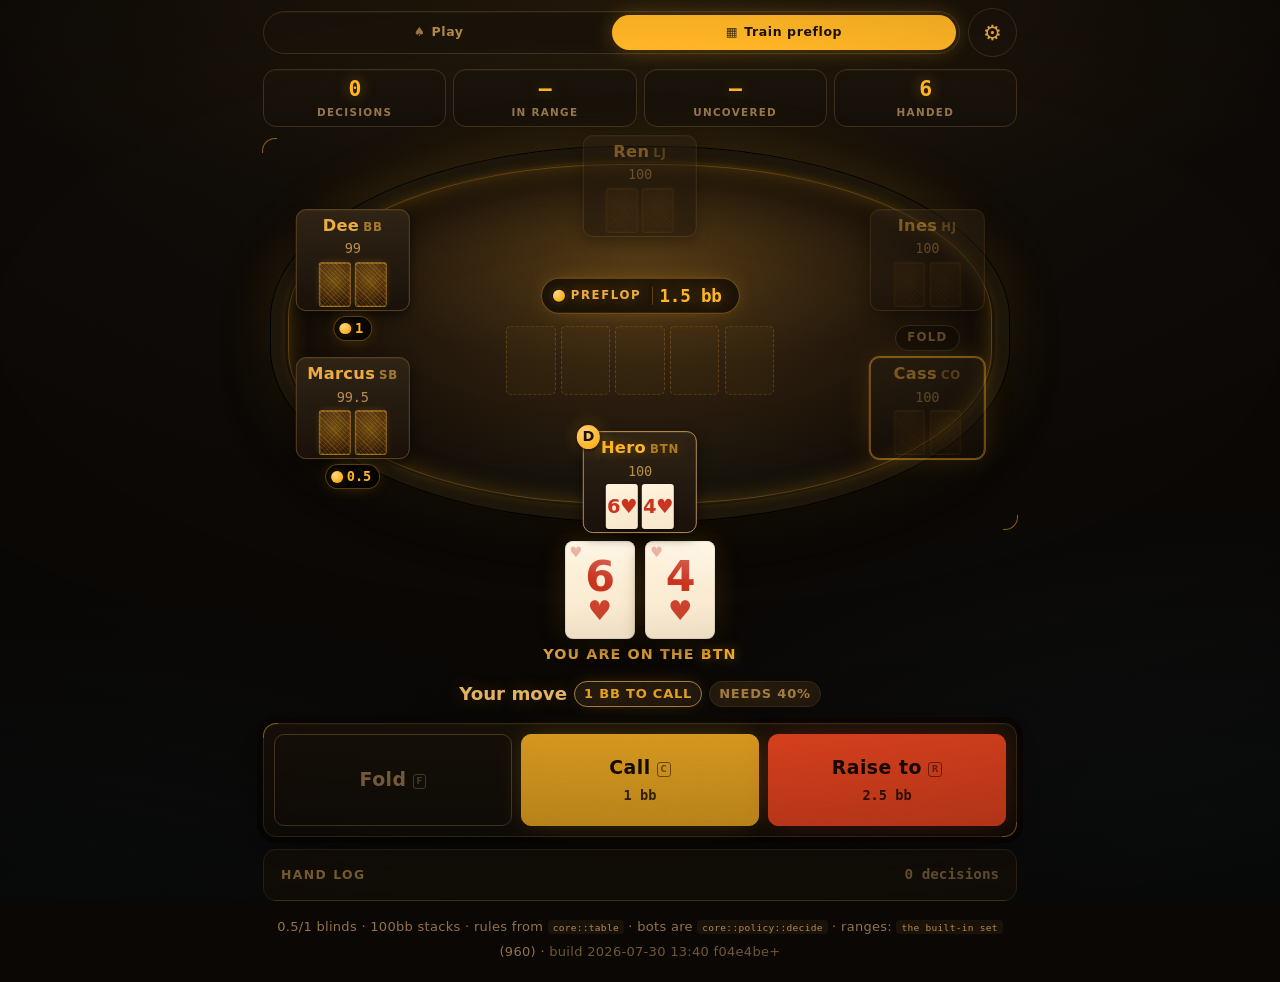
==== play.html @ 9b0150e5 "Ship the rebuilt default charts and the depth-aware engine charts.json is the regenerated set: 960 c" ====
<!DOCTYPE html>
<html lang="en">
<meta charset="utf-8">
<meta name="viewport" content="width=device-width,initial-scale=1,viewport-fit=cover">
<meta name="theme-color" content="#0a0705">
<meta name="apple-mobile-web-app-capable" content="yes">
<meta name="apple-mobile-web-app-status-bar-style" content="black-translucent">
<meta name="apple-mobile-web-app-title" content="Play">
<meta name="description" content="Play poker against the trainer's bot. Free, offline, in your browser.">
<title>Play — Poker Trainer</title>
<!-- Icons. Same artwork as the trainer, so the two are one app on a home
     screen. Referenced rather than inlined: the trainer is a single file and
     has to carry its icon as a data URI, but this page already needs the
     .wasm and charts.json beside it, so a third sibling costs nothing and
     saves ~22 KB of base64 that gzip cannot compress. The service worker
     caches it, so it is there offline. -->
<link rel="icon" href="icon.png">
<link rel="apple-touch-icon" href="icon.png">
<link rel="manifest" href="manifest.webmanifest">
<!-- `apple-mobile-web-app-capable` above is the deprecated spelling and is
     kept for older iOS; this is the standard one. -->
<meta name="mobile-web-app-capable" content="yes">
<!-- A shared link is how most people will first see this. Without these it
     unfurls as a bare URL. -->
<meta property="og:type" content="website">
<meta property="og:title" content="Poker Trainer — play and drill preflop">
<meta property="og:description" content="Play poker against a bot that explains itself, and drill your preflop ranges. Free, offline, no account.">
<meta name="twitter:card" content="summary">
<!--
  A playable 2-6 seat table: you at the bottom, bots around the oval, refereed by
  the compiled `core::table` rules engine and played by `core::policy::decide`.

  ## The table layout is the trainer's, on purpose

  `template.html` already solved multiway rendering: an oval felt inside a rail,
  seats placed round an ellipse by `seatXY(k, n)` with **hero rotated to bottom
  centre**, a dealer button, per-seat pods showing position/stack/cards, bet chips
  outside the pod, and action tags. That is also the layout every real poker
  client converges on (hero bottom centre, actor highlighted, bets between seat
  and pot).

  The first version of this page ignored all of it and drew a vertical list of
  seat cards, which is why it was hard to read. This one reuses the trainer's
  geometry and pod structure so the two pages feel like one app.

  ## No poker rule is implemented in this file

  Every question of what is legal, what the minimum raise is, who owes what, who
  won and how side pots split is answered by the engine across the wasm boundary.
  This file renders the snapshot, draws one button per entry in the engine's own
  `legal` array, clamps the slider to the engine's own [min_raise_to,
  max_raise_to], and posts the choice back to be accepted or refused.

  Two models of the same quantity disagree; one of this project's worst bugs was
  two disagreeing min-raise rules. A JS rules engine would be a third model,
  validated by nothing. So when this page needs a rule, it asks.

  The one place that comes close is the action **replay** (`revealTo`), which
  redraws the pot and the chips in front of each seat as the opponents act. It
  does not accumulate anything: every number it draws is a field the engine put
  on the event itself (`pot` before the action, `in` for that seat's street
  total), and the frame after the last event is the authoritative snapshot. So a
  drift would last one animation frame and then correct itself in view.

  ## Degrading when a field is missing

  Optional snapshot fields (`hero_hand`, `hands`) are read with a guard rather
  than assumed. The `.wasm` and this page are separate files served from the
  same directory and a browser can hold a cached copy of one and a fresh copy
  of the other, so "the engine is older than the page" is a state that happens
  to real users. It must degrade to less information, never to a broken page.
-->
<style>
/* ==================================================================== *
 * Design tokens. The whole theme lives here — nothing below names a
 * colour, so a retheme is a token swap.
 *
 * ## The look: an amber instrument at night, with the lights low
 *
 * Four rules, and everything else falls out of them.
 *
 * 1. **One illuminant.** A single amber lamp and a single red-orange
 *    needle. Amber near 590 nm is the least disruptive light to a
 *    dark-adapted eye — it is why night instrument panels have been this
 *    colour since the 1970s, and it is why it is the right palette for
 *    playing in a dark room.
 *
 * 2. **Warm key, cool fill.** The light is amber; the shadow it does not
 *    reach carries a trace of deep teal (`--cool`). That complementary
 *    pair is where the cyberpunk lives, and it is held under about 6%
 *    opacity so it reads as *depth* rather than as a second colour. Two
 *    saturated hues fighting each other is the look being avoided.
 *
 * 3. **Meaning is intensity, not hue.** Fold is unlit, call is lit, raise
 *    is the needle. A panel tells you things by how brightly a thing is
 *    lit, and that survives being read at a glance on a phone in a way
 *    that "green means call" does not.
 *
 * 4. **Retro vibe, modern build.** No scanlines, no dot matrix, no pixel
 *    type. The reference is a high-resolution screen *evoking* an old
 *    instrument, not a scan of one: real type, real spacing, soft bloom,
 *    fine grain. Every piece of text is legible first and atmospheric
 *    second.
 * ==================================================================== */
:root{
  /* ground — warm near-black, never pure #000 */
  --bg:#0a0705;
  --bg2:#130e08;
  --panel:#191209;
  --panel2:#231a0f;
  --line:#3d2e1b;
  --line2:#584223;

  /* the illuminant, hot to cold */
  --amber:#ffb224;        /* the lamp: primary actions, key numbers */
  --amber-hi:#ffe0b0;     /* filament: headline text */
  --amber-mid:#eda93f;    /* lit, secondary */
  --amber-dim:#b48949;    /* backlit label */
  --amber-faint:#927348;  /* barely lit: hints, disabled */
  --amber-ink:#1a1003;    /* text ON amber */
  --glow:rgba(255,178,36,.4);
  --glow-soft:rgba(255,178,36,.14);

  /* the needle */
  /* The unlit end of the action ramp. It was only ever written as a literal
     fallback inside `var(--fold-bar,#4a3922)`, so the fold bar stayed this
     dark brown in the light theme too — a token that is never defined is not
     a token. Defined here and overridden below, it is now the third member of
     the ramp alongside `--needle` (raise) and `--amber` (call), and the grade
     bars and the range grid both draw from it. */
  --fold-bar:#4a3922;
  /* The needle is red-orange, and it had drifted toward plain orange: at hue
     16 deg it sat only ~23 deg from the amber lamp at 39 deg, which is not much
     separation for the two colours that have to mean "raise" and "call" side
     by side in a range grid. Pulled to ~11 deg — clearly red-orange, still not
     red, and still bright enough to carry dark ink (5.7:1 against
     `--needle-ink`). */
  --needle:#ff4a22;
  --needle-ink:#1c0900;
  --needle-glow:rgba(255,74,34,.45);

  /* the cool fill — shadows and edges only, never text */
  --cool:rgba(64,180,200,.055);

  /* semantic */
  --txt:var(--amber-hi);
  --dim:var(--amber-dim);
  --faint:var(--amber-faint);

  /* felt: a table lit from above by one warm lamp */
  --felt1:#3d2a13; --felt2:#1e1409; --felt3:#0c0805;
  --rail:#1c1509;

  /* ---- playing card stock ----
     ## Why the "white" of a card is not #ffffff
     The eye adapts its white point to whatever is lighting a scene. In a room
     lit only by this interface that white point sits on the amber, and a truly
     neutral patch dropped into it reads *cyan* — cooler than everything the eye
     has adapted to. So the stock is white shifted toward the illuminant: about
     16% of the amber mixed in for the lit face, ~26% for the shaded half.
     Enough to belong to the scene, not enough to read as cream. */
  --card:#fff3dc;         /* lit face  — white + 16% amber */
  --card2:#f7e6c9;        /* shaded    — white + 26% amber */
  --card-back:#f0dcb8;    /* face down — a white card back, not a dark hole */
  --card-back2:#d6bd92;
  --card-blk:#221b12;     /* spades   L≈0.01 */
  --card-red:#c8321e;     /* hearts   L≈0.18 */
  --card-blue:#6450bd;    /* diamonds L≈0.12 — blue-violet, not blue */
  --card-green:#0f6640;   /* clubs    L≈0.10 — deliberately below hearts */

  --safeT:env(safe-area-inset-top); --safeB:env(safe-area-inset-bottom);
  --r:13px;               /* corner radius, one value */
  --hud:rgba(255,178,36,.55);
  --mono:ui-monospace,"SF Mono",SFMono-Regular,Menlo,"Roboto Mono","DejaVu Sans Mono",monospace;
}
/* A daylight variant of the same instrument: burnt amber ink on warm
   parchment. Same tokens, so nothing below this block changes. */
:root[data-theme="light"]{
  --bg:#f4ecdd; --bg2:#ebe0ca; --panel:#fffbf2; --panel2:#f6ebd4;
  --line:#d9c8a6; --line2:#bfa87e;
  --amber:#95500a; --amber-hi:#2f1d08; --amber-mid:#7d450a;
  --amber-dim:#6a5024; --amber-faint:#8f7a58; --amber-ink:#fffbf2;
  --glow:rgba(149,80,10,.2); --glow-soft:rgba(149,80,10,.08);
  --needle:#b62408; --needle-ink:#fffbf2; --needle-glow:rgba(182,36,8,.22);
  --fold-bar:#ddcaa6;     /* unlit, but on paper: the light theme's "off" */
  --cool:rgba(40,90,110,.05);
  --felt1:#cdae7d; --felt2:#b0916a; --felt3:#8a7050;
  --rail:#6a5539;
  --card:#fffdf7; --card2:#f3ecdd; --card-back:#efe6d6; --card-back2:#dccfb8;
  --card-blk:#241a0c; --card-red:#bd3208; --card-blue:#4f3da3; --card-green:#0d5c39;
  --hud:rgba(149,80,10,.5);
}

*{box-sizing:border-box;-webkit-tap-highlight-color:transparent}
/* `overflow-x: clip`, not `hidden`, and this is the difference between the
   page scrolling and not. `hidden` on `body` forces `overflow-y` to compute to
   `auto`, which turns `body` into a scroll container: the document gets a
   second competing scrollport and `position: sticky` on the action pad starts
   resolving against `body` — which never scrolls, because it grows to fit its
   content — so the pad stops sticking and takes the raise slider off the bottom
   of the screen with it. `clip` does the same visual job (seat pods overhang
   the table edge and must not widen the page) without creating a scrollport. */
html,body{margin:0}
body{
  overflow-x:clip;
  /* One lamp above and behind the table, a cool fill at the corners.
     Everything else falls to black, which is what makes it read as "lit"
     rather than merely "brown". */
  background:
    radial-gradient(85% 42% at 50% -2%, rgba(255,178,36,.07), transparent 70%),
    radial-gradient(70% 50% at 6% 100%, var(--cool), transparent 70%),
    radial-gradient(70% 50% at 94% 90%, var(--cool), transparent 70%),
    radial-gradient(130% 95% at 50% 6%, var(--bg2), var(--bg) 56%),
    var(--bg);
  background-attachment:fixed;
  color:var(--txt);
  font:15px/1.5 ui-sans-serif,system-ui,-apple-system,"Segoe UI",Roboto,
       "Helvetica Neue",Arial,sans-serif;
  -webkit-font-smoothing:antialiased;
  text-rendering:optimizeLegibility;
  display:flex;flex-direction:column;align-items:center;
  padding:var(--safeT) 10px var(--safeB);
  min-height:100dvh;
}
/* Fine film grain. High-frequency noise at very low opacity is what keeps
   large dark gradients from banding on an OLED phone, and it is the texture
   that reads as "high resolution" rather than "retro filter". */
body::after{
  content:"";position:fixed;inset:0;pointer-events:none;z-index:200;opacity:.14;
  background-image:url("data:image/svg+xml;utf8,\
<svg xmlns='http://www.w3.org/2000/svg' width='160' height='160'>\
<filter id='n'><feTurbulence type='fractalNoise' baseFrequency='.9' numOctaves='3'/>\
<feColorMatrix type='saturate' values='0'/></filter>\
<rect width='160' height='160' filter='url(%23n)'/></svg>");
  mix-blend-mode:overlay;
}
/* Vignette. Pulls the eye to the table and stops the edges of a phone screen
   glowing at you in a dark room. */
body::before{
  content:"";position:fixed;inset:0;pointer-events:none;z-index:199;
  background:radial-gradient(125% 78% at 50% 36%,transparent 40%,rgba(0,0,0,.55) 100%);
}
:root[data-theme="light"] body::after{opacity:.06;mix-blend-mode:multiply}
:root[data-theme="light"] body::before{
  background:radial-gradient(125% 78% at 50% 36%,transparent 55%,rgba(90,60,20,.09) 100%)}

/* A column that fills the screen, with the felt taking whatever is left over.
   An earlier version gave the table a fixed aspect ratio, which meant the sum
   of every fixed-height row decided whether the page fitted — and on an 800px
   phone it did not: the bet slider fell off the bottom exactly when you were
   deciding how much to raise. */
.app{width:100%;max-width:580px;display:flex;flex-direction:column;gap:9px;
  padding:8px 0 18px;position:relative;z-index:1;
  min-height:calc(100dvh - var(--safeT) - var(--safeB))}

/* Instrument numerals: monospaced and tabular everywhere a number can change,
   so nothing shifts sideways as the chips move. */
.stat b,.stk,.bet,#pot,.srow .amt,summary .m,.lr .la,#btns button .sub,.delta{
  font-family:var(--mono);font-variant-numeric:tabular-nums}

/* HUD corner ticks — two short amber rules at opposite corners of a panel.
   The cyberpunk hint, applied only to the two elements that frame the game so
   it stays an accent rather than a motif. */
.hud{position:relative}
.hud::before,.hud::after{content:"";position:absolute;width:14px;height:14px;
  pointer-events:none;opacity:.9}
.hud::before{top:-1px;left:-1px;border-top:1.5px solid var(--hud);
  border-left:1.5px solid var(--hud);border-top-left-radius:var(--r)}
.hud::after{bottom:-1px;right:-1px;border-bottom:1.5px solid var(--hud);
  border-right:1.5px solid var(--hud);border-bottom-right-radius:var(--r)}

/* ---- top bar: app switcher + settings ---- */
#top{display:flex;align-items:center;gap:8px}
.swap{display:flex;background:var(--panel);border:1px solid var(--line);
  border-radius:999px;padding:3px;gap:2px;flex:1;min-width:0;
  box-shadow:inset 0 1px 0 rgba(255,178,36,.06)}
.swap button{flex:1;text-align:center;border:0;cursor:pointer;background:transparent;
  color:var(--dim);font:inherit;
  font-size:12.5px;font-weight:700;letter-spacing:.6px;padding:8px 6px;
  border-radius:999px;white-space:nowrap;overflow:hidden;text-overflow:ellipsis;
  transition:color .16s,background .16s,box-shadow .16s}
.swap button .g{opacity:.85;margin-right:6px}
.swap button.on{background:var(--amber);color:var(--amber-ink);
  box-shadow:0 0 22px -3px var(--glow)}
.swap button:not(.on):hover{color:var(--amber-hi);background:var(--panel2)}
.iconbtn{background:var(--panel);border:1px solid var(--line);color:var(--amber-mid);
  border-radius:999px;width:38px;height:38px;font-size:16px;cursor:pointer;
  display:flex;align-items:center;justify-content:center;flex:0 0 auto;
  transition:color .15s,border-color .15s,box-shadow .15s}
.iconbtn:hover{color:var(--amber);border-color:var(--amber-dim);
  box-shadow:0 0 18px -4px var(--glow)}

/* ---- session strip ---- */
#strip{display:flex;gap:7px}
.stat{flex:1;background:linear-gradient(var(--panel),var(--bg2));
  border:1px solid var(--line);border-radius:var(--r);
  padding:7px 4px 6px;text-align:center;min-width:0;
  box-shadow:inset 0 1px 0 rgba(255,178,36,.05)}
.stat b{display:block;font-size:16.5px;font-weight:700;line-height:1.15;
  color:var(--amber);text-shadow:0 0 15px var(--glow);letter-spacing:-.5px}
.stat b.neg{color:var(--needle);text-shadow:0 0 15px var(--needle-glow)}
.stat span{font-size:8px;letter-spacing:1.3px;color:var(--faint);text-transform:uppercase;
  display:block;margin-top:3px;font-weight:700}

/* ---- the table ---- */
#tableWrap{position:relative;width:100%;flex:1 1 auto;
  /* The floor depends on how many seats there are, and it has to. Six-handed
     the felt must stack a top seat, its chips, the pot, five board cards, the
     hero seat and *its* chips — about 300px before anything overlaps. Heads-up
     there is no top-and-bottom crowding at all. `--tmin` is set from the seat
     count in `newTable`. The ceiling is generous because on a tall desktop
     window the felt is the part worth the extra pixels. */
  min-height:calc(var(--tmin,300px) * var(--u));
  max-height:min(64vh, calc(590px * var(--u)))}
#table{position:absolute;inset:8px;border-radius:48% / 46%;
  background:
    radial-gradient(ellipse 60% 44% at 50% 28%, rgba(255,178,36,.115), transparent 72%),
    radial-gradient(ellipse 80% 60% at 50% 108%, var(--cool), transparent 65%),
    radial-gradient(ellipse at 50% 36%,var(--felt1),var(--felt2) 55%,var(--felt3) 100%);
  border:calc(11px * var(--u)) solid var(--rail);
  box-shadow:
    0 0 0 1px #000,
    inset 0 0 74px rgba(0,0,0,.82),
    inset 0 2px 0 rgba(255,178,36,.1),
    0 20px 44px rgba(0,0,0,.7),
    0 0 70px -24px var(--glow)}
/* the rim light — the single strongest cue that this is a lit instrument */
#table::after{content:"";position:absolute;inset:3px;border-radius:47%/45%;
  border:1px solid rgba(255,178,36,.32);
  box-shadow:0 0 28px -7px var(--glow) inset, 0 0 16px -6px var(--glow);
  pointer-events:none;transition:border-color .3s,box-shadow .3s}
/* a new street: the rim flares for a beat, then settles */
#table.sweep::after{border-color:rgba(255,178,36,.85);
  box-shadow:0 0 48px -6px var(--glow) inset, 0 0 36px -6px var(--glow);
  transition-duration:.1s}

/* centre: pot + board */
#centre{position:absolute;left:50%;top:51%;transform:translate(-50%,-50%);
  text-align:center;width:78%;z-index:3}
#pot{display:inline-flex;align-items:center;gap:6px;
  background:rgba(0,0,0,.58);border:1px solid rgba(255,178,36,.36);
  border-radius:999px;padding:3px 13px 3px 9px;font-size:13.5px;font-weight:700;
  color:var(--amber);white-space:nowrap;text-shadow:0 0 15px var(--glow);
  box-shadow:0 0 24px -8px var(--glow);letter-spacing:-.2px}
/* The street used to be a large watermark word across the felt. On a phone the
   felt is ~250-300px tall and has to hold a top seat and its chips, the pot,
   five board cards, the hero seat and *its* chips — there is no band left that
   a decorative word can occupy without landing on one of them, and at two seats
   it collided with both the opponent's pod and the pot. So the street is now
   part of the pot readout, where it is always legible and never collides. */
#pot .ps{font-size:9px;font-weight:800;letter-spacing:1.6px;color:var(--amber-mid);
  font-family:ui-sans-serif,system-ui,sans-serif;padding-right:8px;margin-right:1px;
  border-right:1px solid rgba(255,178,36,.28)}
#board{display:flex;gap:4px;justify-content:center;margin-top:9px;min-height:58px;align-items:center}

/* ==================================================================== *
 * Playing cards — shared by poker-trainer.html and play.html.
 *
 * Inlined into both at build time by `build.py`, so there is one card
 * recipe rather than two that drift. It was two: the four-colour deck
 * had to be written twice on the day it was added, which is exactly the
 * duplication this removes.
 *
 * Colour tokens live in each page's own `:root` (they are theme, not
 * card structure) and are named identically in both.
 * ==================================================================== */

/* One recipe, sized by a modifier class.
   **The rank is the biggest thing on the card.** An earlier draft made the
   suit the large centre pip, which looks handsome and inverts what you need:
   at a glance you read "king", and the suit only matters when it might be a
   flush. The corner mark is a small suit glyph, for the character of a real
   card rather than a second thing to read. */
.pc{position:relative;background:linear-gradient(158deg,var(--card),var(--card2));
  box-shadow:0 3px 10px rgba(0,0,0,.72),0 0 22px -6px var(--glow),
             inset 0 0 0 1px rgba(0,0,0,.09);
  display:flex;flex-direction:column;align-items:center;justify-content:center;
  overflow:hidden;line-height:.92}
.pc .ix{position:absolute;top:2px;left:3.5px;line-height:1;opacity:.42}
.pc .r{font-weight:800;letter-spacing:-1px}
.pc .s{opacity:.92}
.pc::after{content:"";position:absolute;inset:0;pointer-events:none;
  background:linear-gradient(200deg,rgba(255,255,255,.4),transparent 44%)}

/* ---- the four-colour deck ----
   Black spades, red hearts, blue diamonds, green clubs: the scheme every
   online room and study tool standardised on, so it is already familiar.
   Each is warm-shifted to sit on this cream rather than glow off it.

   The weakness of four colours is that **red and green is exactly the pair
   ~8% of men cannot separate by hue**. So they are separated by *lightness*
   too — clubs sit well below hearts, spades below both — and the suit glyph
   carries the meaning regardless. Colour here is reinforcement, never the
   only cue. */
.pc.s,.mini.s{color:var(--card-blk)}
.pc.h,.mini.h{color:var(--card-red)}
.pc.d,.mini.d{color:var(--card-blue)}
.pc.c,.mini.c{color:var(--card-green)}

/* ---- the back ----
   A face-down card is a *card*, and on this table it is a lit one: the back is
   the only surface in the deck that belongs to the interface rather than to the
   paper, so it is the one place the amber can come through.
   It used to be pale stock with a brown weave, which read as a blank rather
   than as something switched on.

   Four layers, and each is doing a job at 17px, which is the size that decides
   whether this works at all:

   1. a **fine diagonal circuit hatch** in amber, the etched-trace look, kept
      under 22% so it reads as texture and not as stripes;
   2. a **second hatch at the opposite angle**, much fainter, so the two cross
      into a weave instead of a corduroy — one direction alone looks like a
      barcode when six of these sit side by side;
   3. a **centre bloom**, the lamp behind the card;
   4. a **dark amber ground** so the glow has something to sit in.

   The inset ring is the card's edge catching the light, and the outer glow is
   deliberately tiny — six backs at a six-handed table, each with a big halo,
   turns the felt into a smear. */
.mini.back{
  background:
    repeating-linear-gradient(45deg,
      transparent 0 2px, rgba(255,178,36,.20) 2px 3px),
    repeating-linear-gradient(-45deg,
      transparent 0 4px, rgba(255,178,36,.07) 4px 5px),
    radial-gradient(120% 90% at 50% 40%,
      rgba(255,178,36,.30), rgba(255,97,39,.10) 55%, transparent 72%),
    linear-gradient(155deg,#3a2a12,#241906 60%,#1a1206);
  border:1px solid rgba(255,178,36,.42);
  color:transparent;
  box-shadow:
    inset 0 0 0 1px rgba(255,178,36,.13),
    inset 0 1px 0 rgba(255,214,140,.20),
    0 1px 3px rgba(0,0,0,.6),
    0 0 7px -2px var(--glow);
}
/* On paper the same card is printed, not lit: the amber becomes ink on a warm
   stock rather than a lamp behind it, or the backs turn into six dark holes in
   a light table. */
:root[data-theme="light"] .mini.back{
  background:
    repeating-linear-gradient(45deg,
      transparent 0 2px, rgba(149,80,10,.20) 2px 3px),
    repeating-linear-gradient(-45deg,
      transparent 0 4px, rgba(149,80,10,.09) 4px 5px),
    radial-gradient(120% 90% at 50% 40%,
      rgba(200,120,30,.20), transparent 70%),
    linear-gradient(155deg,#f0e2c6,#e3d0aa);
  border:1px solid rgba(149,80,10,.34);
  box-shadow:
    inset 0 0 0 1px rgba(149,80,10,.10),
    0 1px 3px rgba(0,0,0,.18);
}


/* sizes are this page's; the recipe above is shared with the trainer */
.bcard{width:38px;height:53px;border-radius:5px;
  animation:deal .3s cubic-bezier(.2,.9,.3,1.25)}
.bcard .ix{font-size:8px}
.bcard .r{font-size:23px}
.bcard .s{font-size:15px;margin-top:1px}
.bcard.hole{background:rgba(255,178,36,.028);box-shadow:none;
  border:1px dashed rgba(255,178,36,.22)}
.bcard.hole::after{display:none}
.hcard{width:54px;height:75px;border-radius:8px;
  box-shadow:0 7px 18px rgba(0,0,0,.72),0 0 32px -8px var(--glow),
             inset 0 0 0 1px rgba(0,0,0,.09);
  animation:deal .34s cubic-bezier(.2,.9,.3,1.25)}
.hcard .ix{font-size:11px;top:4px;left:5px}
.hcard .r{font-size:33px}
.hcard .s{font-size:21px;margin-top:2px}

@keyframes deal{from{transform:translateY(-12px) rotateX(48deg) scale(.76);opacity:0}
                to{transform:none;opacity:1}}

/* seats */
.seat{position:absolute;transform:translate(-50%,-50%);width:88px;text-align:center;z-index:6;
  transition:opacity .25s;cursor:pointer}
/* A seat is a control — it opens that position's range — so it has to look
   like one on hover and be reachable and visible from the keyboard. */
@media(hover:hover){ .seat:hover .pod{border-color:var(--amber-dim)} }
.seat:focus{outline:none}
.seat:focus-visible .pod{outline:2px solid var(--amber);outline-offset:2px}
.pod{background:linear-gradient(#2d2214,#181009);border:1px solid var(--line2);
  border-radius:10px;padding:4px 3px 3px;position:relative;
  box-shadow:0 4px 12px rgba(0,0,0,.6),inset 0 1px 0 rgba(255,178,36,.07);
  transition:box-shadow .18s,border-color .18s}
.seat.hero .pod{border-color:var(--amber-dim)}
.seat.acting .pod{border-color:var(--amber);
  box-shadow:0 0 0 1px var(--amber),0 0 28px -3px var(--glow)}
.seat.won .pod{border-color:var(--amber);
  box-shadow:0 0 0 1px var(--amber),0 0 36px -2px var(--glow);
  animation:pulse 1.05s ease-in-out 2}
@keyframes pulse{50%{box-shadow:0 0 0 2px var(--amber),0 0 52px 0 var(--glow)}}
.seat.folded{opacity:.44}
.seat.folded .cards{opacity:.3}
.pos{font-size:12.5px;font-weight:800;letter-spacing:.3px;color:var(--amber-mid);
  white-space:nowrap;overflow:hidden;text-overflow:ellipsis}
/* The position, kept beside the name rather than replacing it: you need to
   know Sally is in the big blind, but you remember her as Sally. */
.pos .pl{font-weight:700;font-size:.72em;letter-spacing:.8px;opacity:.62;
  margin-left:4px}
.seat.hero .pos{color:var(--amber);text-shadow:0 0 14px var(--glow)}
.stk{font-size:10.5px;color:var(--dim);letter-spacing:-.2px}
.stk .ai{color:var(--needle);font-weight:700;letter-spacing:.4px}
/* Bigger than they were. The back is now a designed surface rather than a
   blank, and at 17x24 it was too small to show a weave — the hatch collapsed
   into mush. 21x30 keeps two cards plus the gap at 44px inside an 88px pod,
   so nothing moved sideways, and the scaled block below grows them further
   on a large window where there is room to spare. */
.cards{display:flex;gap:3px;justify-content:center;margin-top:3px;height:30px}
/* The made hand in words, under the cards at a showdown. It is the line that
   turns "they won" into something you can learn from, and the engine has been
   sending one per seat all along. A muck is dimmed for the same reason its
   cards are: it is not table information, it is here because this is a
   trainer. */
/* Seat equity, under the position. Their **range's** share of the pot, not
   their hand's — see `frame()`. Deliberately quieter than the stack: it is
   study information sitting on a live table, and it must not compete with the
   things the hand is actually made of. */
.seq{font-size:10px;font-weight:800;font-family:var(--mono);color:var(--amber-mid);
  letter-spacing:-.2px;line-height:1.1;margin-top:1px}
.seq .sqr{font-size:7.5px;font-weight:700;font-family:inherit;color:var(--faint);
  letter-spacing:.3px;margin-left:1px}
.seat.hero .seq{color:var(--amber)}
.made{font-size:9.5px;font-weight:700;letter-spacing:.2px;color:var(--amber-mid);
  margin-top:3px;line-height:1.15;white-space:nowrap;overflow:hidden;
  text-overflow:ellipsis;max-width:100%}
.made.muck{color:var(--faint);font-weight:600;font-style:italic}
.seat.won .made{color:var(--amber);text-shadow:0 0 12px var(--glow)}
.mini{width:21px;height:30px;border-radius:3px;
  background:linear-gradient(160deg,var(--card),var(--card2));color:var(--card-blk);
  font-size:13px;font-weight:800;display:flex;align-items:center;justify-content:center;
  box-shadow:0 1px 3px rgba(0,0,0,.65);line-height:1;letter-spacing:-.5px}
.mini.s{color:var(--card-blk)} .mini.h{color:var(--card-red)}
.mini.d{color:var(--card-blue)} .mini.c{color:var(--card-green)}
/* **The card back lives in `shared/cards.css` and nowhere else.** A duplicate
   of it used to sit right here, *after* the shared file is inlined, so this
   copy silently won every cascade — which meant editing the shared deck
   changed the trainer and left this page exactly as it was. That is the
   duplication the shared file was created to delete, still present in the one
   place it was hardest to notice. Do not reintroduce it: if a back needs
   changing, change it once, there. */
.mini.muck{opacity:.5;filter:saturate(.5)}
.dchip{position:absolute;top:-7px;left:-7px;width:18px;height:18px;border-radius:50%;
  background:radial-gradient(circle at 35% 30%,#ffd074,var(--amber) 70%);
  color:var(--amber-ink);font-size:11px;font-weight:900;
  display:flex;align-items:center;justify-content:center;
  box-shadow:0 1px 5px rgba(0,0,0,.85),0 0 18px -2px var(--glow);z-index:4}

/* a bet: an actual chip beside the number, so the table reads as poker */
.disc{width:9px;height:9px;border-radius:50%;flex:0 0 auto;
  background:radial-gradient(circle at 34% 30%,#ffd680,var(--amber) 62%,#c07f10);
  box-shadow:0 0 0 1px rgba(0,0,0,.5),0 0 9px -1px var(--glow)}
.bet{position:absolute;left:50%;transform:translateX(-50%);top:100%;margin-top:5px;
  font-size:10.5px;font-weight:700;color:var(--amber);background:rgba(0,0,0,.72);
  border:1px solid rgba(255,178,36,.32);box-shadow:0 0 18px -6px var(--glow);
  padding:1.5px 8px 1.5px 5px;border-radius:999px;white-space:nowrap;
  display:inline-flex;align-items:center;gap:4px}
/* Only a chip that just moved animates — see `lastBet` in `frame()`. */
.bet.pop{animation:chip .24s ease}
.seat.hero .bet{top:auto;bottom:100%;margin:0 0 5px}
@keyframes chip{from{transform:translateX(-50%) scale(.5);opacity:0}}

/* the action tag that flashes on a seat as it acts */
.tag{position:absolute;left:50%;transform:translateX(-50%);bottom:100%;margin-bottom:6px;
  font-size:9px;font-weight:800;letter-spacing:1.3px;text-transform:uppercase;
  padding:2.5px 9px;border-radius:999px;white-space:nowrap;
  background:var(--amber);color:var(--amber-ink);box-shadow:0 0 24px -3px var(--glow);
  animation:tagin .2s ease;z-index:8}
.seat.hero .tag{bottom:auto;top:100%;margin:6px 0 0}
.tag.t-fold{background:rgba(0,0,0,.6);color:var(--amber-dim);box-shadow:none;
  border:1px solid var(--line2)}
.tag.t-raise{background:var(--needle);color:var(--needle-ink);
  box-shadow:0 0 24px -3px var(--needle-glow)}
@keyframes tagin{from{transform:translateX(-50%) translateY(6px);opacity:0}}
/* what a seat won, floating up off the pod */
.delta{position:absolute;left:50%;bottom:100%;margin-bottom:26px;
  font-size:12px;font-weight:800;color:var(--amber);white-space:nowrap;z-index:9;
  text-shadow:0 0 16px var(--glow);
  animation:rise 1.6s ease-out forwards;pointer-events:none}
@keyframes rise{
  0%{transform:translate(-50%,10px);opacity:0}
  20%{transform:translate(-50%,0);opacity:1}
  72%{opacity:1}
  100%{transform:translate(-50%,-18px);opacity:0}}

/* ---- your hand ---- */
#hero{display:flex;flex-direction:column;align-items:center;gap:5px;min-height:96px;
  justify-content:center}
#heroCards{display:flex;gap:8px}
#heroRead{font-size:11px;font-weight:700;letter-spacing:1.1px;text-transform:uppercase;
  color:var(--amber-mid);min-height:15px;text-align:center}
#heroRead b{color:var(--amber);font-weight:800;text-shadow:0 0 13px var(--glow)}
#heroRead .sep{color:var(--faint);margin:0 7px;font-weight:400}

/* ---- trainer mode: what the flop is worth ---- */
#equity{background:linear-gradient(var(--panel),var(--bg2));border:1px solid var(--line);
  border-radius:var(--r);padding:10px 13px;box-shadow:inset 0 1px 0 rgba(255,178,36,.05)}
#equity .erow{display:flex;align-items:baseline;gap:10px;padding:3px 0}
#equity .elab{flex:1;font-size:11.5px;letter-spacing:.6px;text-transform:uppercase;
  color:var(--dim);font-weight:700}
#equity b{font-family:var(--mono);font-variant-numeric:tabular-nums;font-size:16px;
  color:var(--amber);text-shadow:0 0 14px var(--glow)}
#equity b.soft{color:var(--amber-dim);text-shadow:none}
#equity sup{color:var(--needle);font-weight:800}
/* Opponents sit under hero's row and read as a breakdown of it, not as three
   competing headlines: indented, smaller, unlit. Their shares plus hero's are
   the whole pot. */
#equity .erow.opp{padding:1px 0 1px 12px}
#equity .erow.opp .elab{font-size:10.5px;color:var(--faint);text-transform:none;
  letter-spacing:.2px}
#equity .erow.opp .elab i{font-style:normal;font-family:var(--mono);
  color:var(--amber-dim);font-size:9.5px;margin-left:4px}
#equity .erow.opp b{font-size:12.5px;color:var(--dim);text-shadow:none}
/* Hero's range is a reference, not a fourth player: ruled off above. */
#equity .erow.ref{margin-top:6px;padding-top:7px;border-top:1px solid var(--line)}
/* The price. Green when your hand clears it, needle when it does not — this is
   the one row where the comparison, not the number, is the point. */
#equity .erow.odds{margin-top:4px}
#equity .erow.odds .elab i{font-style:normal;text-transform:none;letter-spacing:0;
  color:var(--faint);font-weight:600;font-size:10px;margin-left:5px}
#equity b.good{color:var(--amber)}
#equity b.bad{color:var(--needle);text-shadow:0 0 14px var(--needle-glow)}
#equity .enote{margin:7px 0 0;font-size:10.5px;color:var(--faint);line-height:1.5}

/* ---- trainer mode: the grade for your preflop decision ---- */
#grade{background:linear-gradient(var(--panel),var(--bg2));border:1px solid var(--line);
  border-radius:var(--r);padding:11px 13px;box-shadow:inset 0 1px 0 rgba(255,178,36,.05)}
#grade .gh{display:flex;align-items:baseline;gap:9px;margin-bottom:9px}
#grade .verdict{font-size:15px;font-weight:800;letter-spacing:.3px}
#grade .verdict.ok{color:var(--amber);text-shadow:0 0 16px var(--glow)}
#grade .verdict.no{color:var(--needle)}
#grade .verdict.none{color:var(--faint)}
#grade .gspot{font-size:10px;letter-spacing:1.2px;text-transform:uppercase;
  color:var(--faint);margin-left:auto;font-weight:700}
/* **Hand notation is case-significant and must never be transformed.** The
   trailing `s`/`o` in `KQs`/`KQo` IS the suited/offsuit marker, so the
   uppercase treatment the rest of this label wants turned `KQo` into `KQO` —
   which is not a hand, and reads as a typo to anyone who knows the notation.
   The scenario beside it is prose and is still uppercased. */
#grade .gspot .hand{text-transform:none;font-family:var(--mono);
  letter-spacing:0;color:var(--dim)}
/* The chart row as three bars, the same encoding the range grid uses, so a
   mix reads the same way in both places. */
#grade .bars{display:flex;height:22px;border-radius:6px;overflow:hidden;
  border:1px solid var(--line2)}
#grade .bars i{display:block;position:relative}
#grade .bars i.r{background:var(--needle)}
#grade .bars i.c{background:var(--amber)}
#grade .bars i.f{background:var(--fold-bar,#4a3922)}
#grade .key{display:flex;gap:14px;margin-top:8px;font-size:11px;color:var(--dim);
  flex-wrap:wrap}
#grade .key span{display:inline-flex;align-items:center;gap:5px;
  font-variant-numeric:tabular-nums}
#grade .key i{width:10px;height:10px;border-radius:3px}
#grade .key b{color:var(--txt);font-family:var(--mono)}
#grade .yours{margin-left:auto;color:var(--amber-mid);font-weight:700}
#grade .note{margin-top:8px;font-size:11px;color:var(--faint);line-height:1.5}
/* One block per decision in the spot. The rule separates them without adding
   another panel — three verdicts in three boxes would out-shout the flop. */
#grade .gblk + .gblk{margin-top:11px;padding-top:11px;border-top:1px solid var(--line)}
#grade .gcount{font-size:10px;letter-spacing:1.2px;text-transform:uppercase;
  color:var(--faint);font-weight:700;margin-bottom:8px}

/* ---- prompt ---- */
/* Warmer than the body text on purpose: this is the line that tells you it is
   your turn, and in a dark room a near-white prompt is the one cold thing on
   screen. Amber-forward, still light enough to read at a glance. */
#say{text-align:center;font-size:14px;font-weight:650;min-height:26px;
  display:flex;align-items:center;justify-content:center;gap:7px;flex-wrap:wrap;
  color:#ffc96e;text-shadow:0 0 18px rgba(255,178,36,.28)}
#say .pill{font-size:10px;font-weight:700;padding:2.5px 9px;border-radius:999px;
  background:var(--panel2);border:1px solid var(--line);color:var(--dim);
  letter-spacing:.8px;text-transform:uppercase;font-variant-numeric:tabular-nums}
#say .pill.hot{border-color:var(--amber-dim);color:var(--amber);
  box-shadow:0 0 18px -6px var(--glow)}
#say.win{color:var(--amber);text-shadow:0 0 20px var(--glow)}
#say.lose{color:var(--needle)}
#say.bug{color:var(--needle)}
#say .think{display:inline-flex;gap:5px;align-items:center;color:var(--dim);
  font-weight:700;letter-spacing:1.4px;text-transform:uppercase;font-size:10.5px}
#say .think i{width:5px;height:5px;border-radius:50%;background:var(--amber);
  box-shadow:0 0 9px var(--glow);animation:blink 1s infinite}
#say .think i:nth-child(2){animation-delay:.15s}
#say .think i:nth-child(3){animation-delay:.3s}
@keyframes blink{0%,60%,100%{opacity:.18}30%{opacity:1}}

/* ---- action pad ---- */
/* Sticky, so the controls are reachable whatever the screen height.
   The alternative was making everything else small enough to guarantee a fit,
   which fails on the one layout that matters most: a short phone with the
   raise slider open. Now the page may scroll, and the thing you need to touch
   never leaves the screen. */
#pad{background:linear-gradient(var(--panel),var(--bg2));
  border:1px solid var(--line);border-radius:var(--r);padding:10px;
  position:sticky;bottom:calc(6px + var(--safeB));z-index:20;
  box-shadow:inset 0 1px 0 rgba(255,178,36,.05),0 10px 30px -14px #000,
             0 0 0 6px var(--bg)}
#btns{display:flex;gap:7px}
#btns button{flex:1;padding:15px 6px;border-radius:10px;border:1px solid var(--line2);
  background:var(--panel2);color:var(--amber-mid);font:inherit;font-weight:700;font-size:14.5px;
  cursor:pointer;letter-spacing:.5px;position:relative;
  transition:transform .07s,filter .15s,box-shadow .15s,opacity .15s}
#btns button:active{transform:translateY(1px) scale(.995)}
#btns button .sub{display:block;font-size:10.5px;font-weight:600;opacity:.85;
  margin-top:3px;letter-spacing:0}
#btns button .k{display:none}
@media(hover:hover) and (min-width:430px){
  #btns button .k{display:inline-block;opacity:.55;font-size:8.5px;margin-left:6px;
    border:1px solid currentColor;border-radius:3px;padding:0 3px;vertical-align:2px;
    font-weight:700;letter-spacing:0}
}
/* fold is unlit, call is lit, raise is the needle */
#btns button.b-fold{color:var(--faint);border-color:var(--line2);background:transparent}
#btns button.b-fold:hover:not(:disabled){color:var(--amber-dim);border-color:var(--amber-faint)}
#btns button.b-check,#btns button.b-call{background:var(--amber);color:var(--amber-ink);
  border-color:var(--amber);box-shadow:0 0 28px -7px var(--glow)}
#btns button.b-raise{background:var(--needle);color:var(--needle-ink);border-color:var(--needle);
  box-shadow:0 0 28px -7px var(--needle-glow)}
#btns button.b-next{background:var(--amber);color:var(--amber-ink);border-color:var(--amber);
  box-shadow:0 0 28px -7px var(--glow)}
#btns button:hover:not(:disabled){filter:brightness(1.1)}
#btns button:disabled{opacity:.32;cursor:default;filter:none;box-shadow:none}

#sizer{margin-top:10px;padding-top:11px;border-top:1px solid var(--line)}
.srow{display:flex;align-items:center;gap:12px}
.srow .amt{font-size:19px;font-weight:800;min-width:92px;text-align:right;color:var(--amber);
  text-shadow:0 0 18px var(--glow);letter-spacing:-.8px}
/* A custom track, because the platform range input is the one control that
   would announce itself as somebody else's widget. */
input[type=range]{-webkit-appearance:none;appearance:none;flex:1;min-width:0;
  height:26px;background:transparent;cursor:pointer}
/* The groove has to be visible on its own.
   It used to be `--panel2` with a dark border and an inset black shadow, which
   on a near-black panel is indistinguishable from the panel — so at a low bet
   size, where the amber fill is a couple of percent, there was no bar at all:
   just the thumb apparently floating in space. The unfilled part is now an
   amber-tinted groove, so the control reads as a track with a thumb on it at
   every value. */
input[type=range]::-webkit-slider-runnable-track{height:8px;border-radius:999px;
  background:linear-gradient(90deg,var(--amber) var(--pct,0%),
             rgba(255,178,36,.17) var(--pct,0%));
  border:1px solid rgba(255,178,36,.32);
  box-shadow:inset 0 1px 2px rgba(0,0,0,.45)}
input[type=range]::-moz-range-track{height:8px;border-radius:999px;
  background:rgba(255,178,36,.17);border:1px solid rgba(255,178,36,.32)}
input[type=range]::-moz-range-progress{height:8px;border-radius:999px;background:var(--amber)}
input[type=range]::-webkit-slider-thumb{-webkit-appearance:none;appearance:none;
  width:22px;height:22px;border-radius:50%;margin-top:-8px;
  background:radial-gradient(circle at 34% 30%,#ffd680,var(--amber) 64%,#c07f10);
  border:1px solid #8a5a08;box-shadow:0 2px 6px rgba(0,0,0,.8),0 0 18px -2px var(--glow)}
input[type=range]::-moz-range-thumb{width:22px;height:22px;border-radius:50%;border:1px solid #8a5a08;
  background:radial-gradient(circle at 34% 30%,#ffd680,var(--amber) 64%,#c07f10);
  box-shadow:0 2px 6px rgba(0,0,0,.8),0 0 18px -2px var(--glow)}
#quick{display:flex;gap:5px;margin-top:10px}
#quick button{flex:1;padding:8px 2px;font-size:11.5px;font-weight:700;border-radius:8px;
  border:1px solid var(--line2);background:transparent;color:var(--dim);cursor:pointer;
  transition:color .12s,border-color .12s,box-shadow .12s,background .12s}
#quick button:hover{color:var(--amber);border-color:var(--amber-dim)}
#quick button.on{color:var(--amber-ink);background:var(--amber);border-color:var(--amber);
  box-shadow:0 0 20px -6px var(--glow)}
#shint{font-size:10.5px;color:var(--faint);text-align:center;margin-top:10px;
  font-variant-numeric:tabular-nums;letter-spacing:.3px}

/* ---- log ---- */
details{background:var(--panel);border:1px solid var(--line);border-radius:var(--r)}
summary{cursor:pointer;padding:11px 13px;font-size:9.5px;font-weight:700;
  display:flex;justify-content:space-between;align-items:center;list-style:none;
  letter-spacing:1.5px;text-transform:uppercase;color:var(--dim)}
summary::-webkit-details-marker{display:none}
summary .m{color:var(--faint);font-weight:600;text-transform:none;letter-spacing:0;font-size:11px}
#log{padding:0 13px 11px;max-height:216px;overflow-y:auto}
/* The platform scrollbar is a white stripe on a page this dark, and it is the
   one piece of chrome that gives away that this is a web page. */
#log,#sheetBox,#sheet{scrollbar-width:thin;scrollbar-color:var(--amber-faint) transparent}
#log::-webkit-scrollbar,#sheetBox::-webkit-scrollbar,#sheet::-webkit-scrollbar{width:9px}
#log::-webkit-scrollbar-track,#sheetBox::-webkit-scrollbar-track,
#sheet::-webkit-scrollbar-track{background:transparent}
#log::-webkit-scrollbar-thumb,#sheetBox::-webkit-scrollbar-thumb,
#sheet::-webkit-scrollbar-thumb{
  background:var(--amber-faint);border-radius:999px;border:2px solid transparent;
  background-clip:content-box}
#log::-webkit-scrollbar-thumb:hover,#sheetBox::-webkit-scrollbar-thumb:hover{
  background:var(--amber-faint);background-clip:content-box}
.lr{display:flex;gap:9px;font-size:12px;padding:4.5px 0;border-top:1px solid var(--line);
  align-items:baseline}
.lr:first-child{border-top:0}
.lr .lw{font-weight:700;min-width:58px;color:var(--amber-mid);flex:0 0 auto}
.lr .lw.me{color:var(--amber)}
.lr .la{color:var(--dim);font-size:11.5px;flex:1}
.lr .lp{color:var(--faint);font-size:10.5px;flex:0 0 auto;text-align:right;
  font-family:var(--mono);font-variant-numeric:tabular-nums}
.lr .lp::before{content:"pot ";font-family:inherit;opacity:.7}
.lr.brk{color:var(--amber-faint);justify-content:center;letter-spacing:2.4px;
  text-transform:uppercase;font-size:9px;font-weight:800;padding:7px 0 5px}
/* The build stamp. Dim — it is diagnostic, not decoration. */
.foot .build{color:var(--faint);opacity:.75;cursor:help}
.foot{font-size:10px;color:var(--faint);text-align:center;line-height:1.9;margin:2px 0 0;
  letter-spacing:.3px}
.foot code{background:var(--panel);padding:1.5px 5px;border-radius:4px;color:var(--amber-dim);
  font-family:var(--mono);font-size:9.5px}
.err{color:var(--needle)}
.note.ok{color:var(--amber-mid)}
/* The banner doubles as the failure line — see `fail()`. It has to read as an
   error there and as information otherwise. */
#banner.err{border-color:var(--needle);color:var(--needle);
  background:rgba(255,74,34,.07)}
#banner{background:rgba(255,178,36,.09);border:1px solid var(--amber-dim);color:var(--amber);
  border-radius:10px;padding:9px 12px;font-size:12px;text-align:center;font-weight:600;
  box-shadow:0 0 26px -10px var(--glow)}

/* ---- settings sheet ---- */
/* Bottom sheet on a phone, dialog on anything bigger.
   Anchoring to the bottom is right when the only thing that reaches the
   controls is a thumb. On a desktop window it means the panel opens 40% of the
   way down the screen for no reason, which is where it was starting. The wide
   layout below puts it near the top instead. */
#sheet{position:fixed;inset:0;z-index:300;display:flex;align-items:flex-end;justify-content:center;
  background:rgba(0,0,0,.78);backdrop-filter:blur(5px);padding:0;
  /* A wheel over the dark backdrop must not scroll the table behind it. */
  overscroll-behavior:contain}
#sheet[hidden]{display:none}
/* The amber glow at the top/bottom edge appears **only while there is more
   content in that direction** and fades out as you reach the end. Two of the
   four layers are `local` (they scroll with the content and cover the glow at
   the ends) and two are `scroll` (fixed to the box). It is pure CSS, needs no
   scroll listener, and it is the affordance this panel was missing: it scrolled
   perfectly well, it just looked like it ended where the screen did. */
#sheetBox{
  background:
    linear-gradient(var(--bg2) 30%, transparent) top / 100% 44px no-repeat local,
    linear-gradient(transparent, var(--bg2) 72%) bottom / 100% 44px no-repeat local,
    radial-gradient(farthest-side at 50% 0, rgba(255,178,36,.3), transparent)
      top / 100% 16px no-repeat scroll,
    radial-gradient(farthest-side at 50% 100%, rgba(255,178,36,.3), transparent)
      bottom / 100% 16px no-repeat scroll,
    var(--bg2);
  width:100%;max-width:580px;
  border:1px solid var(--line);border-bottom:0;border-radius:20px 20px 0 0;
  padding:15px 16px calc(24px + var(--safeB));max-height:88dvh;overflow-y:auto;
  overscroll-behavior:contain;
  box-shadow:0 -24px 70px -22px var(--glow);
  animation:up .26s cubic-bezier(.2,.9,.3,1)}
@keyframes up{from{transform:translateY(28px);opacity:0}}
.sh{display:flex;align-items:center;margin-bottom:4px}
.sh h2{font-size:14px;margin:0;flex:1;letter-spacing:2px;color:var(--amber);
  text-transform:uppercase;text-shadow:0 0 15px var(--glow);font-weight:800}
.grp{margin-top:17px}
.grp h3{font-size:8.5px;letter-spacing:1.8px;text-transform:uppercase;color:var(--faint);
  margin:0 0 9px;font-weight:700}
.chips{display:flex;gap:6px;flex-wrap:wrap}
.chips button{padding:10px 15px;border-radius:999px;border:1px solid var(--line2);
  background:transparent;color:var(--dim);font:inherit;font-size:12.5px;font-weight:700;
  cursor:pointer;transition:all .14s}
.chips button.on{background:var(--amber);color:var(--amber-ink);border-color:var(--amber);
  box-shadow:0 0 24px -5px var(--glow)}
.chips button:not(.on):hover{color:var(--amber);border-color:var(--amber-dim)}
.chips button small{opacity:.62;font-weight:600}
.note{font-size:11px;color:var(--faint);margin:9px 0 0;line-height:1.65}
.rowt{display:flex;align-items:center;gap:10px;padding:11px 0;border-top:1px solid var(--line)}
.rowt:first-of-type{border-top:0}
.rowt .lab{flex:1;font-size:13px;font-weight:600;color:var(--txt)}
.rowt .lab small{display:block;font-size:10.5px;color:var(--faint);font-weight:400;
  margin-top:3px;line-height:1.55}
/* the villain picker */
.vrow{display:flex;align-items:center;gap:10px;padding:7px 0;border-top:1px solid var(--line)}
.vrow:first-child{border-top:0}
.vrow .vseat{flex:0 0 auto;min-width:52px;font-size:11px;font-weight:800;letter-spacing:1px;
  text-transform:uppercase;color:var(--faint)}
.vrow select{flex:1;min-width:0;background:var(--panel2);color:var(--txt);
  border:1px solid var(--line2);border-radius:9px;padding:9px 10px;font:inherit;
  font-size:13px;font-weight:700}
.vrow select:focus{outline:none;border-color:var(--amber-dim)}
.sw{width:46px;height:26px;border-radius:999px;border:1px solid var(--line2);
  background:var(--panel2);position:relative;cursor:pointer;flex:0 0 auto;transition:all .17s}
.sw::after{content:"";position:absolute;top:2px;left:2px;width:20px;height:20px;border-radius:50%;
  background:var(--amber-faint);transition:all .17s}
.sw.on{background:var(--amber);border-color:var(--amber);box-shadow:0 0 22px -5px var(--glow)}
.sw.on::after{left:22px;background:var(--amber-ink)}

/* ==================================================================== *
 * the range viewer
 *
 * Tap a seat, see what that position plays here. It reuses `#sheet`'s
 * geometry and backdrop so there is one panel shape in this app rather
 * than two.
 *
 * The grid uses the intensity ramp the trainer's grid uses and the grade
 * bars above already use: **fold unlit, call lit, raise hot**. A mixed cell
 * lands visually between its two parents, which is what a mix means — the
 * red/green/blue it replaced mixed to a muddy olive that read as a fourth
 * category, and was illegible to a red-green colourblind player. Because the
 * ramp spans dark to bright, the label colour cannot be a constant: it is
 * picked from the cell's own luminance.
 * ==================================================================== */
#rsheet{position:fixed;inset:0;z-index:320;display:flex;align-items:flex-end;
  justify-content:center;background:rgba(0,0,0,.82);backdrop-filter:blur(5px);
  overscroll-behavior:contain;overflow:auto}
#rsheet[hidden]{display:none}
#rbox{width:100%;max-width:580px;background:var(--panel);border-radius:var(--r) var(--r) 0 0;
  border:1px solid var(--line);border-bottom:none;padding:16px 15px calc(18px + env(safe-area-inset-bottom));
  max-height:92vh;overflow:auto;overscroll-behavior:contain}
#rsheet .sh{display:flex;align-items:center;justify-content:space-between;margin-bottom:2px}
#rsheet h2{font-size:15px;margin:0;color:var(--txt)}
#rsheet .rsub{font-size:11px;color:var(--faint);margin:2px 0 11px}
#rsheet .rsub b{color:var(--amber-mid);font-family:var(--mono)}
/* Who you are looking at, and which node. Two rows of chips, same control as
   the settings sheet so there is one chip in this app. */
#rwho,#rscen,#rvs{display:flex;flex-wrap:wrap;gap:6px;margin-bottom:9px;align-items:center}
#rwho button,#rscen button,#rvs button{background:var(--panel2);color:var(--dim);
  border:1px solid var(--line2);border-radius:999px;padding:7px 12px;font:inherit;
  font-size:11.5px;font-weight:700;cursor:pointer}
#rwho button.on,#rscen button.on,#rvs button.on{background:var(--amber);
  color:var(--amber-ink);border-color:var(--amber)}
#rvs .vlab{font-size:10px;letter-spacing:1px;text-transform:uppercase;color:var(--faint);
  font-weight:700;margin-right:2px}
#rvs[hidden]{display:none}
#rwho button.me{border-color:var(--amber-dim)}
#rgrid{display:grid;grid-template-columns:repeat(13,1fr);gap:1px;
  border:1px solid var(--line2);border-radius:8px;overflow:hidden}
#rgrid i{font-style:normal;display:flex;align-items:center;justify-content:center;
  aspect-ratio:1;font-size:8.5px;font-weight:800;font-family:var(--mono);
  letter-spacing:-.4px;line-height:1;overflow:hidden;position:relative;
  background:var(--fold-bar);cursor:default}
/* The label sits across up to three different bar colours — bright orange,
   bright amber, dark brown — so no single ink is readable on all of them and
   the luminance test the blended version used has nothing to test any more.
   A light label with a dark halo is legible over every one of them. */
#rgrid i span{position:relative;z-index:1;color:#fff6e6;
  text-shadow:0 0 2px rgba(0,0,0,.95),0 1px 1px rgba(0,0,0,.85)}
:root[data-theme="light"] #rgrid i span{color:#1a1003;
  text-shadow:0 0 2px rgba(255,255,255,.95),0 1px 1px rgba(255,255,255,.85)}
/* A class the chart has no row for. Not the same as a hand it always folds. */
#rgrid i.gap{background:repeating-linear-gradient(45deg,
  var(--panel2) 0 3px, var(--panel) 3px 6px)}
#rgrid i.gap span{opacity:.45}
#rkey .hint{margin-left:auto;color:var(--faint)}
/* Your own hand, when you are looking at your own seat and holding one. */
#rgrid i.you{box-shadow:inset 0 0 0 2px var(--txt);position:relative;z-index:2}
/* The same cell when the app opened this to tell you the line was off chart:
   it has to be findable in a 169-cell grid at a glance. */
#rgrid i.dev{box-shadow:inset 0 0 0 2px var(--needle),0 0 0 2px var(--needle),
  0 0 18px var(--needle-glow);z-index:3;animation:devpulse 1.1s ease-out 3}
@keyframes devpulse{0%,100%{transform:scale(1)}45%{transform:scale(1.14)}}
#rwarn .hand{font-family:var(--mono);text-transform:none}
#rkey{display:flex;gap:13px;margin-top:9px;font-size:11px;color:var(--dim);flex-wrap:wrap}
#rkey span{display:inline-flex;align-items:center;gap:5px}
#rkey i{width:10px;height:10px;border-radius:3px;font-style:normal}
#rnone{font-size:12px;color:var(--faint);padding:22px 4px;text-align:center;line-height:1.6}
/* Exact frequencies on hover. `pointer-events:none` matters: the tooltip
   follows the cursor, so a tooltip that could be hovered would sit under the
   pointer and flicker the cell out from beneath it. */
#rtip{position:fixed;z-index:400;pointer-events:none;background:var(--panel2);
  border:1px solid var(--amber-dim,var(--line2));border-radius:8px;
  padding:7px 9px;font-size:11.5px;font-weight:700;color:var(--txt);
  box-shadow:0 6px 20px rgba(0,0,0,.6);white-space:nowrap;max-width:90vw}
#rtip[hidden]{display:none}
#rtip .th{font-family:var(--mono);color:var(--amber);margin-bottom:4px;
  font-size:12.5px}
#rtip .tr{display:flex;align-items:center;gap:6px;justify-content:space-between}
#rtip .tr i{width:9px;height:9px;border-radius:2px;font-style:normal;flex:0 0 auto}
#rtip .tr b{font-family:var(--mono);margin-left:10px}
#rtip .tn{color:var(--dim);font-weight:600}
#rtip .tgap{color:var(--faint);font-weight:600}
/* The peek warning, in trainer mode only. */
#rwarn{font-size:11px;color:var(--needle);margin:0 0 10px;line-height:1.55;
  border:1px solid var(--needle);border-radius:9px;padding:8px 10px;
  background:rgba(255,97,39,.06)}
@media (min-width:700px){
  #rsheet{align-items:flex-start;padding:34px 16px}
  #rbox{border-radius:var(--r);border-bottom:1px solid var(--line);max-height:none}
  #rgrid i{font-size:11px}
}

/* Wide screens: a dialog that opens near the top of the window, not a sheet
   glued to the bottom edge. */
@media (min-width:700px){
  /* **The overlay scrolls, not the panel inside it.**
     With a 928px dialog in a 1600px window there is ~350px of dark backdrop
     down each side, and a mouse wheel over that backdrop is not over the
     panel — so it scrolled the table behind the dialog instead, and the
     settings appeared to be stuck. Moving the scrollport out to the overlay
     means the wheel works anywhere over the dimmed area, which is what a
     pointer user expects. `flex-start` is what makes this safe: with
     `flex-end` an overflowing flex item has its *top* clipped and becomes
     unreachable, which is the usual way this pattern goes wrong. */
  #sheet{align-items:flex-start;padding:clamp(20px,7vh,110px) 14px 28px;
    overflow-y:auto}
  #sheetBox{border-radius:20px;border-bottom:1px solid var(--line);
    max-height:none;overflow:visible;padding-bottom:22px;
    box-shadow:0 30px 80px -24px #000, 0 0 60px -22px var(--glow)}
}

/* Short screens: the table gives up height first, because the action pad and
   your own two cards are what you actually need to see. */
@media (max-height:740px){
  #tableWrap{min-height:200px}
  .hcard{width:50px;height:70px}
  .hcard .r{font-size:30px}
  .hcard .s{font-size:19px}
  #hero{min-height:86px;gap:5px}
  #btns button{padding:13px 6px}
  .foot{display:none}          /* the credits are the first thing to go */
}
/* ==================================================================== *
 * Bigger screens
 *
 * The layout above is designed for a phone, and on a desktop it left a
 * 580px column stranded in the middle of a 1900px window. Widening the
 * container alone would have given a large table with tiny cards on it,
 * so instead there is **one scale factor** and everything that should
 * grow is expressed against it. Proportions are therefore identical at
 * every size — it is the same design, larger.
 *
 * Both dimensions are in each query on purpose. Width alone would blow
 * the table up on a short landscape laptop and push the action buttons
 * off the bottom, which is the one thing that must never happen.
 * ==================================================================== */
/* `--ucard` runs ahead of `--u`: the seat pods have slack that the rest of
   the layout does not, and the card back is the one element that gets better
   the more pixels it has. */
:root{--u:1;--us:1;--ucard:1}
@media (min-width:700px)  and (min-height:720px){ :root{--u:1.15;--us:1.12;--ucard:1.25} }
@media (min-width:900px)  and (min-height:860px){ :root{--u:1.3; --us:1.18;--ucard:1.5} }
@media (min-width:1150px) and (min-height:1000px){ :root{--u:1.45;--us:1.22;--ucard:1.75} }
@media (min-width:1500px) and (min-height:1200px){ :root{--u:1.6; --us:1.25;--ucard:2} }

.app{max-width:calc(580px * var(--u));gap:calc(9px * var(--u))}
#sheetBox{max-width:calc(580px * var(--u))}

/* table */
/* The ceiling is deliberately more generous than the phone default: on a
   tall desktop window the felt is the part worth the extra pixels, and the
   old cap left several hundred px of empty page below the log. The floor
   still scales with `--u`, because seats that are 1.6x bigger need 1.6x the
   vertical room before they touch the board. */
#tableWrap{min-height:calc(var(--tmin,300px) * var(--u));
  max-height:min(64vh, calc(590px * var(--u)))}
#table{border-width:calc(11px * var(--u))}
#pot{font-size:calc(13.5px * var(--u));padding:calc(3px * var(--u)) calc(13px * var(--u))
     calc(3px * var(--u)) calc(9px * var(--u))}
#pot .ps{font-size:calc(9px * var(--u));padding-right:calc(8px * var(--u))}
.disc{width:calc(9px * var(--u));height:calc(9px * var(--u))}
#board{gap:calc(4px * var(--u));min-height:calc(58px * var(--u))}

/* cards */
.bcard{width:calc(38px * var(--u));height:calc(53px * var(--u))}
.bcard .ix{font-size:calc(8px * var(--u))}
.bcard .r{font-size:calc(23px * var(--u))}
.bcard .s{font-size:calc(15px * var(--u))}
.hcard{width:calc(54px * var(--u));height:calc(75px * var(--u))}
.hcard .ix{font-size:calc(11px * var(--u))}
.hcard .r{font-size:calc(33px * var(--u))}
.hcard .s{font-size:calc(21px * var(--u))}
#heroCards{gap:calc(8px * var(--u))}
#hero{min-height:calc(96px * var(--u))}

/* seats */
.seat{width:calc(88px * var(--u))}
.pos{font-size:calc(12.5px * var(--u))}
.stk{font-size:calc(10.5px * var(--u))}
.cards{height:calc(30px * var(--ucard)); gap:calc(3px * var(--ucard))}
.mini{width:calc(21px * var(--ucard));height:calc(30px * var(--ucard));
  font-size:calc(13px * var(--ucard))}
.dchip{width:calc(18px * var(--u));height:calc(18px * var(--u));font-size:calc(11px * var(--u))}
.bet{font-size:calc(10.5px * var(--u))}
.tag{font-size:calc(9px * var(--u));padding:calc(2.5px * var(--u)) calc(9px * var(--u))}
.delta{font-size:calc(12px * var(--u))}

/* chrome */
.swap a{font-size:calc(12.5px * var(--u));padding:calc(8px * var(--u)) calc(6px * var(--u))}
.iconbtn{width:calc(38px * var(--u));height:calc(38px * var(--u));font-size:calc(16px * var(--u))}
.stat b{font-size:calc(16.5px * var(--u))}
.stat span{font-size:calc(8px * var(--u))}
#heroRead{font-size:calc(11px * var(--u))}
#say{font-size:calc(14px * var(--u));min-height:calc(26px * var(--u))}
#say .pill{font-size:calc(10px * var(--u))}

/* controls */
#btns{gap:calc(7px * var(--u))}
#btns button{padding:calc(15px * var(--u)) calc(6px * var(--u));font-size:calc(14.5px * var(--u))}
#btns button .sub{font-size:calc(10.5px * var(--u))}
.srow .amt{font-size:calc(19px * var(--u));min-width:calc(92px * var(--u))}
input[type=range]{height:calc(26px * var(--u))}
input[type=range]::-webkit-slider-runnable-track{height:calc(8px * var(--u))}
input[type=range]::-moz-range-track{height:calc(8px * var(--u))}
input[type=range]::-moz-range-progress{height:calc(8px * var(--u))}
input[type=range]::-webkit-slider-thumb{width:calc(22px * var(--u));height:calc(22px * var(--u));
  margin-top:calc(-8px * var(--u))}
input[type=range]::-moz-range-thumb{width:calc(22px * var(--u));height:calc(22px * var(--u))}
#quick button{font-size:calc(11.5px * var(--u));padding:calc(8px * var(--u)) 2px}
#shint{font-size:calc(10.5px * var(--u))}

/* log + settings */
summary{font-size:calc(9.5px * var(--u));padding:calc(11px * var(--u)) calc(13px * var(--u))}
summary .m{font-size:calc(11px * var(--u))}
#log{max-height:calc(216px * var(--u))}
.lr{font-size:calc(12px * var(--u))}
.lr .lw{min-width:calc(58px * var(--u))}
.lr .la{font-size:calc(11.5px * var(--u))}
.lr .lp{font-size:calc(10.5px * var(--u))}
.foot{font-size:calc(10px * var(--u))}
.sh h2{font-size:calc(14px * var(--us))}
.grp h3{font-size:calc(8.5px * var(--us))}
.chips button{font-size:calc(12.5px * var(--us));padding:calc(9px * var(--us)) calc(14px * var(--us))}
.rowt .lab{font-size:calc(13px * var(--us))}
.rowt .lab small{font-size:calc(10.5px * var(--us))}
.note{font-size:calc(11px * var(--us))}

/* Respect a stated preference for less motion: the replay still happens, it
   just stops sliding and pulsing. */
@media (prefers-reduced-motion: reduce){
  *{animation-duration:.01ms !important;animation-iteration-count:1 !important;
    transition-duration:.01ms !important}
}
</style>

<div class="app">
  <div id="top">
    <!-- Not a <nav>: these switch a mode, they do not navigate. -->
    <div class="swap" id="modes" role="group" aria-label="Mode">
      <button id="mPlay" aria-pressed="false"><span class="g">♠</span>Play</button>
      <button id="mTrain" class="on" aria-pressed="true"><span class="g">▦</span>Train preflop</button>
    </div>
    <button class="iconbtn" id="setBtn" title="Settings" aria-label="Settings">⚙</button>
  </div>

  <div id="strip">
    <div class="stat"><b id="sHands">0</b><span id="sHandsU">hands</span></div>
    <div class="stat"><b id="sNet">0</b><span id="sNetU">net bb</span></div>
    <div class="stat"><b id="sRate">–</b><span id="sRateU">bb / 100</span></div>
    <div class="stat"><b id="sTable">6</b><span>handed</span></div>
  </div>

  <div id="banner" role="status" aria-live="polite" hidden></div>

  <div id="tableWrap" class="hud">
    <div id="table"></div>
    <div id="seats"></div>
    <div id="centre">
      <div id="pot"><i class="disc"></i><span class="ps" id="potStreet">PREFLOP</span><span id="potN">0</span></div>
      <div id="board"></div>
    </div>
  </div>

  <!-- The grade sits **above** the equity: it is the answer to the question you
       just answered, and the equity is context for the flop that followed. -->
  <div id="grade" role="status" aria-live="polite" hidden></div>
  <div id="equity" hidden></div>

  <div id="hero">
    <div id="heroCards"></div>
    <div id="heroRead"></div>
  </div>
  <!-- The running commentary: whose move, the price, the result. It is the
     only place several of those are said at all, so it has to be announced.
     `polite` and not `assertive`: it must not interrupt. -->
  <div id="say" role="status" aria-live="polite" aria-atomic="true"></div>

  <div id="pad" class="hud">
    <div id="btns"></div>
    <div id="sizer" hidden>
      <div class="srow">
        <input type="range" id="slider" min="0" max="0" step="1" aria-label="Raise amount">
        <span class="amt" id="amt">0</span>
      </div>
      <div id="quick"></div>
      <div id="shint"></div>
    </div>
  </div>

  <details id="logBox">
    <summary><span>Hand log</span><span class="m" id="logMeta"></span></summary>
    <div id="log"></div>
  </details>

  <p class="foot" id="foot">loading engine…</p>
</div>

<!-- settings -->
<div id="sheet" hidden role="dialog" aria-modal="true" aria-labelledby="setTitle">
  <div id="sheetBox">
    <div class="sh"><h2 id="setTitle">Settings</h2><button class="iconbtn" id="setClose" aria-label="Close">✕</button></div>
    <p class="note">Changing the table or the stacks starts a fresh session.</p>

    <div class="grp"><h3>Table</h3><div class="chips" id="cTable"></div></div>
    <div class="grp"><h3>Who you are playing</h3>
      <div id="cVillains"></div>
      <div class="chips" style="margin-top:9px">
        <button id="shuffleBtn">Shuffle the table</button>
      </div>
      <p class="note">A seat left on <b>Random</b> draws someone new each time you
        shuffle or start a session. Pick a name and they keep that seat, including
        through a shuffle. Each name always plays its own settings — working out
        what those are is the exercise.</p>
    </div>
    <div class="grp"><h3>Starting stacks</h3><div class="chips" id="cDepth"></div></div>
    <div class="grp"><h3>Where you sit</h3><div class="chips" id="cSeat"></div>
      <p class="note" id="seatNote">Position is most of preflop and the ranges you
        are marked against are per-position, so <b>Rotate</b> moves you one seat
        every hand and deals you the whole table over time. Pick a position to
        drill it. Applies to <b>both</b> Play and Train.</p>
    </div>
    <div class="grp"><h3>Preflop ranges</h3>
      <p class="note" id="chartNow"></p>
      <div class="chips">
        <button id="chartPick">Load a range file…</button>
        <button id="chartReset">Use the built-in set</button>
      </div>
      <input type="file" id="chartFile" accept=".json,application/json" hidden>
      <p class="note" id="chartMsg"></p>
      <p class="note">One file does both jobs: the opponents open, 3-bet and
        defend from it, and trainer mode marks you against the same rows. Load
        your own to drill a different set of spots.</p>
    </div>
    <div class="grp"><h3>Show chips as</h3><div class="chips" id="cUnits"></div></div>
    <div class="grp"><h3>Speed</h3>
      <div class="chips" id="cSpeed"></div>
      <p class="note">How fast the opponents' actions play out. The bots think at
        the same speed either way — this is only the replay.</p>
    </div>
    <div class="grp"><h3>Theme</h3><div class="chips" id="cTheme"></div></div>
    <div class="grp"><h3>Help me learn</h3>
      <div class="rowt"><div class="lab">Name my hand
        <small>Reads your two cards against the board. No advice — just what you have.</small></div>
        <div class="sw" id="tRead"></div></div>
      <div class="rowt"><div class="lab">Pot odds
        <small>The price you are being laid, and the equity it needs to be worth calling.</small></div>
        <div class="sw" id="tOdds"></div></div>
      <div class="rowt"><div class="lab">Show mucked cards
        <small>What they had when nobody had to show. Not table-legal — it is here to learn from.</small></div>
        <div class="sw" id="tMuck"></div></div>
      <div class="rowt"><div class="lab">Warn me off chart
        <small>Playing (not drilling): if you take a preflop line the chart plays under 5% of the time, show the range and where you were.</small></div>
        <div class="sw" id="tNudge"></div></div>
    </div>
    <div class="grp"><h3>This session</h3>
      <div class="chips"><button id="resetBtn">Start a fresh session</button></div>
      <p class="note" id="resetNow"></p>
      <p class="note">Changing the table, the stacks or the ranges already does
        this as a side effect. This is the way to do it on purpose.</p>
    </div>
    <p class="note" id="setFoot"></p>
  </div>
</div>

<!-- range viewer -->
<div id="rsheet" hidden role="dialog" aria-modal="true" aria-labelledby="rtitle">
  <div id="rbox">
    <div class="sh"><h2 id="rtitle">Range</h2>
      <button class="iconbtn" id="rClose" aria-label="Close">✕</button></div>
    <p class="rsub" id="rsub"></p>
    <p id="rwarn" hidden></p>
    <div id="rwho"></div>
    <div id="rscen"></div>
    <div id="rvs" hidden></div>
    <div id="rgrid"></div>
    <div id="rkey"></div>
    <p id="rnone" hidden></p>
  </div>
  <div id="rtip" hidden role="tooltip"></div>
</div>

<script>
/* ==================================================================== *
 * wasm boundary. Raw extern "C" + manual pointers, the convention this
 * project's wasm surface already uses (no wasm-bindgen in the toolchain).
 * ==================================================================== */
const WASM_URL = "preflop_wasm.wasm";

/* Three wasm-bindgen imports we must satisfy. They are NOT ours and nothing
   calls them: rs_poker -> rand -> getrandom/default, built with
   `--cfg getrandom_backend="wasm_js"`. Every RNG in the engine is explicitly
   seeded (the replay design requires it), so these are dead references the
   linker could not drop. Instantiating with {} throws "expected 3 imports,
   found 0" and the page dies before the first hand — a real failure this page
   hit. They throw rather than returning 0: a silent stub would hand the engine
   a predictable "random" number, surfacing as subtly bad play instead of an
   error. Verified unreachable over hundreds of hands. */
const IMPORTS = {
  __wbindgen_placeholder__:{ __wbindgen_describe:()=>{throw new Error("__wbindgen_describe called")} },
  __wbindgen_externref_xform__:{
    __wbindgen_externref_table_set_null:()=>{throw new Error("externref_table_set_null called")},
    __wbindgen_externref_table_grow:()=>{throw new Error("externref_table_grow called")},
  },
};
let W=null, PTR=0, CAP=8192, hasProfiles=false, hasCharts=false, hasHero=false;
const enc=new TextEncoder();
let chartsJson=null, chartEntries=0, chartName="";
const dec=new TextDecoder();
const $=id=>document.getElementById(id);
const sleep=ms=>new Promise(r=>setTimeout(r,ms));
/* A filename is data from outside this page and several readouts put it into
   `innerHTML`. Everything else interpolated here is the engine's own JSON. */
const esc=s=>String(s).replace(/[&<>"']/g,c=>
  ({"&":"&amp;","<":"&lt;",">":"&gt;",'"':"&quot;","'":"&#39;"}[c]));

/* Let the browser paint before a call that blocks it. The bot's decisions all
   happen inside one synchronous wasm call, so without this the "thinking"
   state is queued and painted only after the thinking has finished.

   **The timeout is not belt-and-braces, it is the whole correctness argument.**
   `requestAnimationFrame` does not fire at all while a tab is hidden, occluded
   or backgrounded, so `await`ing it can wait for ever — and because this is
   awaited inside `act()`, "for ever" means the hand freezes on "thinking" with
   every button disabled and nothing in the console. Tapping an action and then
   switching apps is completely ordinary on a phone, so this has to make
   progress without a frame. Whichever fires first wins: on a visible tab the
   two frames land in ~33 ms and a real paint happens; on a hidden one the timer
   keeps the game moving. */
const paint=()=>new Promise(r=>{
  let done=false;
  const go=()=>{ if(!done){ done=true; r(); } };
  requestAnimationFrame(()=>requestAnimationFrame(go));
  setTimeout(go,80);
});

/* The preflop ranges, fetched once. They do two jobs: the bots open, 3-bet and
   defend from them, and trainer mode grades your preflop decision against the
   row for the hand you were dealt. One file for both, so the range you are
   marked against is by construction the range they are playing.

   A failure here is **not fatal**. Without charts the bots fall back to the
   engine's chartless pricer and trainer mode says so rather than grading you
   against nothing. */
const CHART_KEY="play.charts", CHART_NAME_KEY="play.charts.name";
async function loadCharts(){
  if(!hasCharts) return;
  /* **A range file you loaded wins over the shipped default, and survives a
     reload.** Training a different set of spots is the whole reason to load
     one, so having to pick the file again on every visit would defeat it. */
  try{
    const saved=localStorage.getItem(CHART_KEY);
    if(saved){
      chartsJson=saved;
      chartName=localStorage.getItem(CHART_NAME_KEY)||"your range file";
      return;
    }
  }catch(e){}
  try{
    const r = await fetch("charts.json");
    if(!r.ok) throw new Error("charts.json " + r.status);
    chartsJson = await r.text();
    chartName = "the built-in set";
  }catch(e){ console.warn("no preflop charts:", e.message); return; }
  // Fetch only. Handing them to the engine needs a session to hand them *to*,
  // and there is none until `wasm_play_new` — an earlier version pushed them
  // here and got the no-session sentinel back, which looks identical to a file
  // that failed to parse.
}

/* Applied after every `wasm_play_new`, which is what creates the session and
   also what clears any charts it already had.

   `wasm_play_set_charts` returns the number of entries it accepted and **0 for
   every failure** — null pointer, empty, oversized, not UTF-8, or not a chart
   set. So `chartEntries` is the single honest answer to "are we grading against
   anything", and it is what trainer mode and the settings readout both test. */
/* The buffer the chart file is handed across in.
   **Allocated once and reused.** `wasm_alloc` is `Vec::with_capacity` +
   `mem::forget`, so every call leaks by construction, and `wasm_dealloc` — which
   exists, at `lib.rs:80` — had no caller anywhere in the JS. Trainer mode calls
   `reapplyCharts` once per hand (`wasm_play_new` clears the charts, so it must),
   and trainer mode is the default, so a drill leaked the whole chart file every
   spot: measured at **917,504 bytes per hand**, monotonic, ~103 MiB per hundred
   spots on the shipped set. A profiling session drove one tab from 7 MiB to
   335 MiB.

   Reuse rather than `wasm_dealloc` after each call: dealloc measured 9x better
   but still left ~85 KB per call of fragmentation, and reuse measured exactly
   zero growth. The cost is one more pointer beside `PTR`/`CAP`. */
let CPTR=0, CCAP=0;
function reapplyCharts(){
  chartEntries = 0;
  if(!hasCharts || !chartsJson) return;
  const bytes = enc.encode(chartsJson);
  // Grow only when a larger file arrives — that leaks the old buffer once, which
  // is the price of `wasm_alloc` having no shrink, and happens on a file change
  // rather than on a hand.
  if(bytes.length > CCAP){
    const p = W.wasm_alloc(bytes.length);
    if(!p) return;
    CPTR = p; CCAP = bytes.length;
  }
  // The view is built after any allocation and used immediately: growing wasm
  // memory detaches every older view onto the buffer.
  new Uint8Array(W.memory.buffer, CPTR, bytes.length).set(bytes);
  chartEntries = W.wasm_play_set_charts(CPTR, bytes.length);
}

/* Swap in a different range file. Returns the entry count, or 0.

   **On failure the previous set is put back.** A file that does not parse must
   cost you the file, not the ranges you were already using: the alternative is
   a drill that silently stops grading, which looks exactly like a drill where
   you are getting everything right. */
function useCharts(text, name){
  const prevJson=chartsJson, prevName=chartName;
  chartsJson=text; chartName=name;
  reapplyCharts();
  if(chartEntries) return chartEntries;
  chartsJson=prevJson; chartName=prevName;
  reapplyCharts();               // restores both the set and the count
  return 0;
}

/* Remember it across reloads. A chart set is ~1 MB and `localStorage` is
   typically capped around 5 MB, so this genuinely can fail — and when it does
   the right answer is to keep using the file and say it will not survive a
   reload, not to refuse the file. */
function saveCharts(text,name){
  try{
    localStorage.setItem(CHART_KEY,text);
    localStorage.setItem(CHART_NAME_KEY,name);
    return true;
  }catch(e){ return false; }
}

/* Equity for the spot on screen, or null before there is a board. */
function equityNow(){
  if(!("wasm_play_equity" in W)) return null;
  const n = Number(W.wasm_play_equity(PTR, CAP));
  if(n < 0) return null;
  try{ return JSON.parse(dec.decode(new Uint8Array(W.memory.buffer, PTR, n))); }
  catch(e){ return null; }
}

/* Hero's chart row for the spot on screen, or null when there is nothing to
   grade. **Null means "do not grade", never "you were wrong"** — a gap in the
   chart file is not a mistake by the player. */
function heroChart(){
  if(!hasCharts || !chartEntries) return null;
  const n = Number(W.wasm_play_hero_chart(PTR, CAP));
  if(n < 0) return null;
  try{ return JSON.parse(dec.decode(new Uint8Array(W.memory.buffer, PTR, n))); }
  catch(e){ return null; }
}

/* ==================================================================== *
 * the range viewer
 *
 * Tap a seat, see what that position plays. Everything about *which* chart
 * that is comes from the engine: `wasm_play_seat_chart` calls
 * `ChartSet::by_seat`, which is the one place that knows seat 0 is the
 * button, that a small table drops the earliest positions, that heads-up is
 * a different tree, and that the big blind in an unraised pot is facing a
 * limp. Re-deriving any of that here would be a second model of chart
 * selection — the named sin — and the two would disagree the first time
 * either changed.
 * ==================================================================== */
const SCENARIOS=[["Open",0],["vs Open",1],["vs 3-Bet",2],["vs 4-Bet",3],["vs 5-Bet",4]];
const SCEN_IDX={rfi:0,vs_rfi:1,vs_3bet:2,vs_4bet:3,vs_5bet:4};
const RANKS13=["A","K","Q","J","T","9","8","7","6","5","4","3","2"];
const ACTS=["Raise","Call","Fold"];
/* **A cell is three bars, not one blended colour.**
   The blend put a 50/50 raise/fold hand at the same visual point as a hand the
   chart always calls, because mixing the two ends of the ramp lands you in the
   middle of it — the encoding could not tell "half the time I jam" from "every
   time I flat". Three hard-stopped segments show the actual split, and the
   width *is* the frequency, so a 15% raise is a 15%-wide bar you can compare
   across the grid by eye.

   Built as one `linear-gradient` rather than three child nodes: 169 cells x 3
   would be 507 extra elements repainted on every scenario change, and a
   gradient with hard stops draws exactly the same thing.

   The colours are `var()`, not literals, so the grid, the grade bars and the
   legend cannot drift apart and the light theme works — which is what the old
   hardcoded `RAMP` table could not promise. */
function cellBars(pc){
  const a=pc[0], b=pc[0]+pc[1];
  return "linear-gradient(90deg,"+
    "var(--needle) 0 "+a.toFixed(3)+"%,"+
    "var(--amber) "+a.toFixed(3)+"% "+b.toFixed(3)+"%,"+
    "var(--fold-bar) "+b.toFixed(3)+"% 100%)";
}
/* One decimal, but only when it earns one: "100%" reads better than "100.0%",
   and a chart weight of 0.0725 is a real 7.3% that must not round to 7%. */
const freq=x=>(Math.abs(x-Math.round(x))<0.05?x.toFixed(0):x.toFixed(1))+"%";

let rSeat=0, rScen=0, rVs=null;   // whose range, at which node, against whom
let rVsOpen=null;     // the opponent the engine says hero is facing, if any
/* Play mode: the preflop action you just took was one the chart barely plays.
   `{row, idx}` — the chart row you were on, and which of raise/call/fold you
   chose. Null the rest of the time. */
let deviation=null;

/* Ask the engine for a seat's grid. `-1` is "no particular opponent", which is
   what a browser asking "what does the cutoff open?" means. */
function seatChart(seat, scen, vs){
  if(!("wasm_play_seat_chart" in W) || !chartEntries) return null;
  // A 169-class grid is ~5.5 KB and the shared buffer starts at 8 KB, which is
  // too close to rely on: the engine returns the same sentinel for "no chart
  // here" as for "it did not fit", so a buffer a few hundred bytes short would
  // report a missing range rather than a truncated one.
  if(!ensureCap(24576)) return null;
  const n = Number(W.wasm_play_seat_chart(seat, vs==null?-1:vs, scen, PTR, CAP));
  if(n < 0) return null;
  try{ return JSON.parse(dec.decode(new Uint8Array(W.memory.buffer, PTR, n))); }
  catch(e){ return null; }
}

/* The 13x13, high card first along both axes: suited above the diagonal,
   offsuit below, pairs on it. That is the layout every chart in poker uses and
   the one the trainer draws, so a range has the same silhouette in both. */
function classAt(i,j){
  const a=RANKS13[i], b=RANKS13[j];
  return i===j ? a+a : (i<j ? a+b+"s" : b+a+"o");
}

/* Play mode's off-chart nudge. Trainer mode grades every spot and shows the
   verdict afterwards; play mode is a game, not a drill, so it stays quiet —
   **except** when you take a line the chart hardly ever takes. That is the
   moment the information is worth interrupting for, and it is the one case
   where "you are not being graded" and "nobody told me" are the same
   complaint.

   The threshold is `GRADE_MIN`, the same 5% trainer mode marks against, so the
   two modes cannot disagree about what "off chart" means. */
function offChartCheck(code){
  const row=heroChart();
  if(!row) return null;                 // no chart here: nothing to be off
  const i=RCF[code], w=row.w||[0,0,0];
  return (w[i]||0) >= GRADE_MIN ? null : {row, idx:i};
}
function showOffChart(dev){
  deviation=dev;
  // Open on the node the decision was actually made at, not the one the hand
  // has since moved to.
  openRange(ST.hero_seat, {scen: SCEN_IDX[dev.row.scenario]||0,
                           vs: Number.isFinite(dev.row.vs)?dev.row.vs:null, auto:true});
}

function openRange(seat, opts){
  if(!chartEntries) return;
  opts=opts||{};
  /* **Peeking in a drill is allowed and is recorded.** Hiding the study
     material would be the wrong trade — you learn a range by looking at it —
     but a spot you looked up before acting is not evidence that you knew it,
     so it must not count towards the accuracy figure. It is marked here, at
     the moment of looking, and only while a decision is still outstanding. */
  // `opts.auto` means the app opened this, not you — the off-chart nudge. It
  // must not be charged as a peek: you did not look anything up, you were told.
  if(training && !opts.auto && !peeked && ST && ST.phase!=="complete" && ST.street===0){
    peeked=true; drill.peeks++;
  }
  /* Open on the node hero is actually at, so the first thing you see is the
     spot in front of you rather than an opening range you did not ask for.
     The node comes from the engine's own detection (`hero_chart_row`), not
     from counting raises in the event log here. */
  const hr = (ST && ST.street===0) ? heroChart() : null;
  rSeat=seat;
  rScen = opts.scen!=null ? opts.scen : (hr ? (SCEN_IDX[hr.scenario]||0) : 0);
  /* **Open on the opponent hero is actually facing.** `hero_chart_row` now sends
     `vs`, so this no longer has to guess — and `drawRange`'s guess was the
     lowest-numbered seat with any chart, i.e. almost always the small blind. On
     the button facing a big-blind 3-bet that drew the SB's grid, asserted "vs SB"
     in the chip row, and showed KQs raising 16% where the node hero was graded on
     says 7.5%. The nudge was worse: it quoted the correct node's numbers and
     outlined a cell from a different one. */
  rVsOpen = opts.vs!=null ? opts.vs : (hr && Number.isFinite(hr.vs) ? hr.vs : null);
  /* **The big blind has no open.** It is never first in, so no chart set has a
     `BB` `rfi` row — the only unraised-pot node it has is facing a limp, which
     needs a limper named. Landing there by default means the first thing you
     see on the BB is a tab that cannot answer until you pick someone. Asking
     the engine whether this seat has a plain open, rather than hard-coding
     "seat 2 is the big blind", keeps the rule in one place and gets heads-up
     right for free. */
  if(opts.scen==null && rScen===0 && !seatChart(seat, 0, null)) rScen=1;
  rVs=rVsOpen;
  rOpener=document.activeElement;
  $("rsheet").hidden=false;
  document.body.style.overflow="hidden";
  drawRange();
  $("rClose").focus({preventScroll:true});
}
let rOpener=null;     // what had focus before the viewer opened
function closeRange(){
  // The nudge describes one decision. It must not still be on screen the next
  // time you open a range for your own reasons.
  deviation=null;
  $("rsheet").hidden=true;
  document.body.style.overflow="";
  // Focus goes back where it came from. `sheet(false)` already did this; the
  // range viewer left it on a button inside a now-hidden dialog, which loses the
  // keyboard user's place on the felt entirely.
  /* Focus goes back to whatever opened this, and **if that cannot take focus,
     it is taken away from the dialog anyway**. `body.focus()` is a no-op, so
     when the viewer was opened from something unfocusable the ring stayed on
     `#rClose` — inside an element that is now `hidden`, which is a worse place
     to leave a keyboard user than nowhere. */
  const back = rOpener;
  rOpener=null;
  if(back && document.body.contains(back)){
    try{ back.focus({preventScroll:true}); }catch(e){}
  }
  if($("rsheet").contains(document.activeElement)) {
    try{ document.activeElement.blur(); }catch(e){}
  }
}

function drawRange(){
  const who=$("rwho"), scen=$("rscen"), grid=$("rgrid"), key=$("rkey"),
        none=$("rnone"), warn=$("rwarn");
  // Who: one chip per seat, hero included and marked. Tapping a chip is the
  // same action as tapping the seat on the felt.
  who.innerHTML="";
  for(let s=0;s<(ST?ST.seats:0);s++){
    const b=document.createElement("button");
    b.textContent=(seatName(s)||"Seat "+s)+" · "+((ST.labels&&ST.labels[s])||"");
    b.className=(s===rSeat?"on":"")+(s===ST.hero_seat?" me":"");
    b.onclick=()=>{ rSeat=s; drawRange(); };
    who.appendChild(b);
  }
  scen.innerHTML="";
  for(const [lab,idx] of SCENARIOS){
    const b=document.createElement("button");
    b.textContent=lab; if(idx===rScen) b.className="on";
    b.onclick=()=>{ rScen=idx; rVs=null; drawRange(); };
    scen.appendChild(b);
  }

  /* **Which nodes need a named opponent is the engine's rule, so ask it.**
     `resolve_node` keys any node facing aggression by who put the money in and
     refuses to answer without one — "falling back to *some* `vs` would be
     inventing an opponent", which is right. But it is not only the non-open
     scenarios: the **big blind in an unraised pot is facing a limp**, so `Rfi`
     at the BB is also keyed by whoever entered. Deciding here that "Open needs
     no opponent" reimplemented that rule and got it wrong, and the symptom was
     a flat "no chart for this seat" on the big blind with a perfectly good
     range file loaded.

     So: try without an opponent, and if the engine declines, that is the node
     telling us it needs one. No rule about which nodes those are lives here. */
  let c = seatChart(rSeat, rScen, null);
  const needsVs = !c;
  const vsRow=$("rvs");
  if(!needsVs){ vsRow.hidden=true; rVs=null; }
  else{
    const others=[];
    for(let s=0;s<ST.seats;s++) if(s!==rSeat) others.push(s);
    // Land on an opponent the file actually covers, rather than on an error you
    // then have to click your way out of.
    // Only guess when the engine had no opinion — browsing a seat that is not
    // hero, or a node hero never faced.
    if(rVs===null || rVs===rSeat || !seatChart(rSeat,rScen,rVs))
      rVs = others.find(s=>seatChart(rSeat,rScen,s)) ?? (others[0] ?? null);
    c = rVs===null ? null : seatChart(rSeat, rScen, rVs);
    vsRow.hidden=false; vsRow.innerHTML="";
    const lab=document.createElement("span");
    lab.className="vlab";
    lab.textContent = rScen===0 ? "limp from" : "vs";
    vsRow.appendChild(lab);
    for(const s of others){
      const b=document.createElement("button");
      b.textContent=(ST.labels&&ST.labels[s])||("seat "+s);
      if(s===rVs) b.className="on";
      // Grey out an opponent this file has nothing for, rather than letting
      // you click into an empty grid and wonder which choice was wrong.
      if(!seatChart(rSeat,rScen,s)) b.disabled=true;
      b.onclick=()=>{ rVs=s; drawRange(); };
      vsRow.appendChild(b);
    }
  }

  /* Two things can want this slot, and only one of them is ever true at a
     time: you looked a spot up in a drill, or the app is telling you the line
     you just took is off the chart. */
  if(deviation){
    const {row, idx} = deviation;
    const w=row.w.map(x=>Math.max(0,+x||0));
    const tot=w.reduce((a,b)=>a+b,0)||1;
    const pcs=w.map(x=>x/tot*100);
    const mine=pcs[idx];
    // What it does instead: the heaviest action that is not the one you took.
    let alt=0; for(let k=0;k<3;k++) if(k!==idx && pcs[k]>pcs[alt]) alt=k;
    if(alt===idx) alt=(idx+1)%3;
    warn.hidden=false;
    warn.innerHTML='<b>Off chart — you '+ACT_PAST[idx]+' '+
      '<span class="hand">'+esc(row.hand)+'</span>.</b> '+
      'This chart '+ACTS[idx].toLowerCase()+'s it '+freq(mine)+' of the time here'+
      (pcs[alt]>0 ? '; it '+ACTS[alt].toLowerCase()+'s '+freq(pcs[alt])+'.'
                  : '.')+
      ' Your hand is outlined below.';
  } else {
    warn.hidden = !(training && peeked);
    if(!warn.hidden)
      warn.textContent="You looked this spot up before acting, so it will not "+
        "count towards your in-range score.";
  }

  // `c` was resolved above, together with whether this node needs an opponent.
  // `seatName` already returns "Hero" for the human, so do not label it twice.
  const nm=seatName(rSeat)||("Seat "+rSeat);
  $("rtitle").textContent=nm;
  if(!c){
    grid.innerHTML=""; key.innerHTML=""; none.hidden=false;
    $("rsub").textContent="";
    none.textContent = needsVs
      ? "This file has no chart for "+nm+" here against any of the other seats."
      : "This file has no chart for "+nm+" at this node. That is a gap in the "+
        "file, not a range that folds everything.";
    return;
  }
  none.hidden=true;
  $("rsub").innerHTML=c.label+" · "+
    (SCENARIOS.find(s=>s[1]===rScen)||["",""])[0]+
    (Number.isFinite(c.size) ? " · raise to <b>"+c.size+"bb</b>" : "");

  // Your own hand, so you can find it without hunting — only on your own seat,
  // and only from your own two cards, which are yours to look at.
  // On a deviation, outline the class that was actually graded rather than
  // re-deriving it from the cards — the hand has moved on by the time this
  // opens, and the two must not be able to disagree about which cell is yours.
  const mine = deviation ? deviation.row.hand
             : (rSeat===ST.hero_seat && ST.hero && ST.hero.length===2)
             ? handClass(ST.hero[0], ST.hero[1]) : null;

  let out="";
  for(let i=0;i<13;i++) for(let j=0;j<13;j++){
    const cls=classAt(i,j), w=c.grid[cls];
    const raw=[(w&&+w[0])||0, (w&&+w[1])||0, (w&&+w[2])||0];
    const sum=raw[0]+raw[1]+raw[2];
    /* **A class the file does not cover is absent, not "folds 100%".** The
       blend drew both as the same unlit brown, so a hole in a chart was
       indistinguishable from a hand it genuinely never plays. An uncovered
       cell gets no bars and says so on hover. */
    const have = !!w && sum>0;
    const pc = have ? raw.map(x=>x/sum*100) : null;
    const cl = (cls===mine ? (deviation?"you dev":"you") : "") + (have?"":" gap");
    // `aria-label` carries the same sentence the tooltip shows, so the exact
    // frequencies are available without a pointer at all.
    const lab = have
      ? cls+" — "+ACTS.map((n,k)=>n+" "+freq(pc[k])).join(", ")
      : cls+" — not in this chart";
    out+='<i class="'+cl.trim()+'" data-cls="'+cls+'"'+
         (have?' data-w="'+pc.map(x=>x.toFixed(2)).join(",")+'"':"")+
         ' aria-label="'+esc(lab)+'"'+
         (have?' style="background:'+cellBars(pc)+'"':"")+
         '><span>'+cls+'</span></i>';
  }
  grid.innerHTML=out;
  key.innerHTML=
    '<span><i style="background:var(--needle)"></i>Raise</span>'+
    '<span><i style="background:var(--amber)"></i>Call</span>'+
    '<span><i style="background:var(--fold-bar)"></i>Fold</span>'+
    '<span class="hint">'+(mine?"your hand is outlined · ":"")+
      'hover a hand for exact frequencies</span>';
}

/* The class name for two card ids, the way `core::range::combo_class` writes
   it — high card first, `s`/`o` suffix, pairs unsuffixed. */
function handClass(a,b){
  const ra=a>>2, rb=b>>2, suited=(a&3)===(b&3);
  const hi=Math.max(ra,rb), lo=Math.min(ra,rb);
  return hi===lo ? R[hi]+R[hi] : R[hi]+R[lo]+(suited?"s":"o");
}

/* ---- exact frequencies, on hover ----
   The bars answer "roughly how often"; this answers "how often exactly", which
   is the number you are actually trying to memorise. Delegated, because the
   grid is rebuilt whole on every seat, scenario and opponent change. */
function showTip(el, x, y){
  const tip=$("rtip");
  const cls=el.dataset.cls, w=el.dataset.w;
  if(!w){
    tip.innerHTML='<div class="th">'+esc(cls)+'</div>'+
      '<div class="tgap">not in this chart</div>';
  } else {
    const pc=w.split(",").map(Number);
    tip.innerHTML='<div class="th">'+esc(cls)+'</div>'+
      ACTS.map((n,k)=>'<div class="tr"><span class="tn"><i style="background:'+
        ["var(--needle)","var(--amber)","var(--fold-bar)"][k]+'"></i>'+n+
        '</span><b>'+freq(pc[k])+'</b></div>').join("");
  }
  tip.hidden=false;
  // Place it clear of the cursor, then pull it back inside the window rather
  // than letting it run off the right or bottom edge.
  const r=tip.getBoundingClientRect(), pad=10;
  let left=x+14, top=y+16;
  if(left+r.width+pad>innerWidth)  left=x-r.width-14;
  if(top+r.height+pad>innerHeight) top=y-r.height-14;
  tip.style.left=Math.max(pad,left)+"px";
  tip.style.top=Math.max(pad,top)+"px";
}
const hideTip=()=>{ $("rtip").hidden=true; };

$("rgrid").addEventListener("pointermove", e=>{
  // Touch has no hover, so a drag across the grid reads frequencies instead.
  const el=e.target.closest("i[data-cls]");
  if(el) showTip(el, e.clientX, e.clientY); else hideTip();
});
$("rgrid").addEventListener("pointerleave", hideTip);
$("rgrid").addEventListener("pointerdown", e=>{
  const el=e.target.closest("i[data-cls]");
  if(el) showTip(el, e.clientX, e.clientY);
});
// Scrolling the panel would leave the tooltip behind, pointing at nothing.
$("rbox").addEventListener("scroll", hideTip, {passive:true});

$("rClose").onclick=()=>{ hideTip(); closeRange(); };
$("rsheet").onclick=e=>{ if(e.target.id==="rsheet"){ hideTip(); closeRange(); } };
/* Delegated, because `#seats` is rebuilt on every replayed action — a listener
   attached to a pod would be discarded a frame later. */
$("seats").addEventListener("click",e=>{
  const el=e.target.closest("[data-seat]");
  if(el) openRange(Number(el.dataset.seat));
});
$("seats").addEventListener("keydown",e=>{
  if(e.key!=="Enter" && e.key!==" ") return;
  const el=e.target.closest("[data-seat]");
  if(el){ e.preventDefault(); openRange(Number(el.dataset.seat)); }
});

/* ==================================================================== *
 * the opponents
 *
 * Twelve named seats. A name is bound to a profile id **permanently**: Sally
 * is always resolved through the `sally` profile, so once you have worked out
 * how Sally plays, that is worth something the next time you see her. That is
 * the whole point of naming them, and it is why the binding lives in code
 * rather than being reassigned per session.
 *
 * **The names say nothing about how they play, deliberately.** Labelling a
 * seat "Calling Station" does the reading for you, and reading the opponent is
 * the skill this is meant to build. So they are just people's names.
 *
 * Right now every profile resolves to the same numbers — the parameter set is
 * fitted, and inventing five more by hand would be five unmeasured constants
 * wearing a profile's clothes. What exists today is the *structure*: each seat
 * already resolves its own `Params` through `core::params`, so dialling one in
 * is an edit to `PROFILE_DOC` below and nothing else. `ProfileSpec` is
 * `#[serde(default)]` at container level, so a profile overrides only the
 * dials it cares about and inherits the rest.
 * ==================================================================== */
const ROSTER = [
  {id:"sally",  name:"Sally"},   {id:"marcus", name:"Marcus"},
  {id:"dee",    name:"Dee"},     {id:"ollie",  name:"Ollie"},
  {id:"priya",  name:"Priya"},   {id:"ren",    name:"Ren"},
  {id:"bo",     name:"Bo"},      {id:"ines",   name:"Ines"},
  {id:"yuki",   name:"Yuki"},    {id:"cass",   name:"Cass"},
  {id:"tomas",  name:"Tomas"},   {id:"nina",   name:"Nina"},
];
const BY_ID = Object.fromEntries(ROSTER.map(r=>[r.id,r]));

/* The profile document handed to `core::params`. Every entry is currently the
   balanced set; the object exists so a future one is a data edit. */
const PROFILE_DOC = {
  schema: 2,
  default: "balanced",
  profiles: Object.fromEntries(
    [["balanced",{name:"balanced"}]].concat(ROSTER.map(r=>[r.id,{name:r.id}]))),
};

/* Who is sitting down. `null` in a slot means "pick someone at random when the
   session starts", which is the default: a fresh table should be a table you
   have not seen before. A pinned name stays pinned across sessions. */
function lineup(nBots){
  const picked = (cfg.villains||[]).slice(0,nBots);
  const used = new Set(picked.filter(Boolean));
  const pool = ROSTER.map(r=>r.id).filter(id=>!used.has(id));
  // Fisher-Yates over the unpinned remainder, so a random table never seats
  // the same person twice and never reorders a name you chose.
  for(let i=pool.length-1;i>0;i--){ const j=Math.floor(Math.random()*(i+1));
    [pool[i],pool[j]]=[pool[j],pool[i]]; }
  const out=[];
  for(let i=0;i<nBots;i++) out.push(picked[i] || pool.pop() || "balanced");
  return out;
}

/* Hand the engine the profile document plus this table's seating. Seat 0 is
   the human and takes no profile. */
function applyLineup(ids){
  seated = ids.slice();
  if(!hasProfiles) return 0;      // older engine: everyone plays the default
  // The engine indexes profiles by **seat**, and `seated` is indexed by chair,
  // so this is where the two meet. It used to be `[""].concat(ids)` — the human
  // hard-coded into slot 0 — which put the blank on whichever bot happened to
  // be on the button and dropped one bot's profile entirely.
  const bySeat = new Array(cfg.seats).fill("");
  for(let c=1;c<cfg.seats;c++) bySeat[seatOfChair(c)] = ids[c-1] || "";
  const json = JSON.stringify({doc:PROFILE_DOC, seats:bySeat});
  const bytes = enc.encode(json);
  const p = W.wasm_alloc(bytes.length);
  if(!p) return 0;
  // The view is built after the allocation and used immediately: growing wasm
  // memory detaches any older view onto the buffer.
  new Uint8Array(W.memory.buffer, p, bytes.length).set(bytes);
  const matched = W.wasm_play_set_profiles(p, bytes.length);
  // Handed back. Small — ~400 bytes a hand, which the allocator does reuse — but
  // `wasm_alloc` leaks unless something frees it, and this runs every hand.
  // Safe here: `set_profiles` parses into owned values and keeps no borrow.
  if("wasm_dealloc" in W) W.wasm_dealloc(p, bytes.length);
  if(matched !== ids.length)
    console.warn("seated "+matched+" of "+ids.length+" named profiles");
  return matched;
}
/* ==================================================================== *
 * chairs, and why a name is not bound to a seat
 *
 * The engine numbers seats by **position**: seat 0 is the button, always.
 * So once the human can sit anywhere, binding a name to a seat index means
 * every name changes position when the human moves — Sally is the cutoff this
 * hand and the big blind the next, and the table you spent an orbit reading
 * dissolves.
 *
 * A real table is the other way round. The *people* sit still and the *button*
 * moves, so a player's position changes hand to hand while the player on your
 * left stays the player on your left. That is the thing worth modelling,
 * because reading an opponent is the skill this app exists to build and it is
 * worthless if the opponent is a different person every hand.
 *
 * So names are bound to a **chair**: the clockwise offset from the human.
 * Chair 0 is you, chair 1 is the seat to your left, and they never move —
 * on screen or in the roster. `ST.labels[seat]` still gives the position,
 * which is what changes.
 *
 * The felt already worked this way: `frame()` draws chair `i` at `seatXY(i,n)`
 * with the human at bottom centre. Only the naming disagreed.
 * ==================================================================== */
const chairOf = seat => ((seat - heroSeat) % cfg.seats + cfg.seats) % cfg.seats;
const seatOfChair = chair => (heroSeat + chair) % cfg.seats;
const seatName = seat => {
  const c = chairOf(seat);
  if(c === 0) return "Hero";
  const id = seated[c-1];
  return BY_ID[id] ? BY_ID[id].name : "";
};

/* ==================================================================== *
 * settings
 * ==================================================================== */
const DEF={seats:6,depth:100,units:"bb",speed:"fast",theme:"dark",
           muck:true,odds:true,read:true,nudge:true,
           /* which seat you sit in; "rotate" moves you round every hand */
           seat:"rotate",
           /* one slot per bot seat; "" means "surprise me" */
           villains:["","","","",""]};
let cfg=Object.assign({},DEF);
try{ Object.assign(cfg, JSON.parse(localStorage.getItem("play.cfg")||"{}")); }catch(e){}
const saveCfg=()=>{ try{ localStorage.setItem("play.cfg",JSON.stringify(cfg)); }catch(e){} };
const SB=50, BB=100;                 // blinds, in chips
const stackChips=()=>cfg.depth*BB;   // depth is in big blinds
/* Replay pacing, in ms per opponent action. **Fast is the default**: 400 ms a
   seat means five opponents take two seconds before the action reaches you,
   and you spend most of a session waiting to play rather than playing. 170 ms
   is still slow enough to read who did what — the tags and chips land one at a
   time — without the wait being the dominant experience. Normal stays for
   anyone who wants to watch it unfold. */
const SPEED={off:0,fast:170,normal:400};
const stepMs=()=>SPEED[cfg.speed]??SPEED.fast;

function applyTheme(){
  const t = cfg.theme==="auto"
    ? (matchMedia("(prefers-color-scheme: light)").matches?"light":"dark")
    : cfg.theme;
  document.documentElement.setAttribute("data-theme",t);
  const m=document.querySelector('meta[name=theme-color]');
  if(m) m.setAttribute("content", t==="light"?"#f4ecdd":"#0a0705");
}
applyTheme();
matchMedia("(prefers-color-scheme: light)").addEventListener("change",()=>{
  if(cfg.theme==="auto") applyTheme();
});

/* ==================================================================== *
 * money. One function, so nothing shows chips where the rest of the page
 * shows blinds.
 * ==================================================================== */
function money(chips){
  const n=Number(chips)||0;
  if(cfg.units==="chips") return n.toLocaleString();
  const bb=n/BB;
  // Whole blinds read as whole numbers; fractions get one decimal. Two
  // decimals on a half-blind is noise, and rounding 0.5 to 0 is a lie.
  return (Number.isInteger(bb)?bb.toFixed(0):bb.toFixed(1)).replace(/\.0$/,"");
}
const unit=()=>cfg.units==="chips"?"":"bb";
const m2=chips=>{const s=money(chips),u=unit();return u?s+" "+u:s;};

/* ==================================================================== *
 * boot
 * ==================================================================== */
async function boot(){
  let mod;
  /* `cache:'no-cache'` for the same reason `sw.js` uses it on documents: a
     plain `fetch` goes through the browser's HTTP cache, so a rebuilt engine
     can sit on the server while the page keeps instantiating last week's. It
     is invisible when it happens — the page tests for new exports and degrades
     by dropping a feature, so a stale engine looks like a feature that was
     never built. That is exactly what it looked like on 2026-07-28.

     With the service worker installed this costs nothing: the worker answers
     from its own cache and never reaches the network. Without it, it is a
     conditional request — headers and a 304, not 890 KB. */
  const wreq = () => fetch(WASM_URL, {cache:'no-cache', credentials:'same-origin'});
  try{ mod=await WebAssembly.instantiateStreaming(wreq(),IMPORTS); }
  catch(e){
    try{ mod=await WebAssembly.instantiate(await (await wreq()).arrayBuffer(),IMPORTS); }
    catch(e2){ fail("could not load "+WASM_URL+" — "+e2.message); return; }
  }
  W=mod.instance.exports;
  for(const n of ["wasm_play_new","wasm_play_deal","wasm_play_act","wasm_play_settle",
                  "wasm_play_snapshot","wasm_play_snapshot_len","wasm_play_awaiting",
                  "wasm_alloc","memory"])
    if(!(n in W)){ fail("wasm missing export "+n); return; }
  /* Newer exports are checked separately and are **allowed to be absent**.
     The `.wasm` is cached stale-while-revalidate, so the first load after any
     deploy runs a fresh page against the previous engine — that is by design
     (it is what keeps startup fast) and it must cost you a feature, never the
     app. Without named profiles every seat plays the document default, which
     is what the table did before they existed. */
  hasProfiles = "wasm_play_set_profiles" in W;
  PTR=W.wasm_alloc(CAP);
  if(!PTR){ fail("wasm_alloc returned null"); return; }
  hasCharts = ("wasm_play_set_charts" in W) && ("wasm_play_hero_chart" in W);
  hasHero = "wasm_play_set_hero" in W;
  await loadCharts();
  buildSettings();
  /* Trainer mode cannot grade without ranges, and `loadCharts` is allowed to
     fail — an offline first visit, a 404, a corrupt saved file. Falling back to
     Play is the honest degradation: the table still deals, and the mode switch
     still says why when you press it. `chartEntries` is 0 until the first
     `reapplyCharts`, which happens inside `newTable`, so the check is on
     whether the text arrived rather than on the engine's count. */
  if(training && !chartsJson){
    training=false;
    $("mTrain").classList.remove("on");
    $("mPlay").classList.add("on");
  }
  document.body.classList.toggle("training", training);
  newTable();
}
/* The one visible failure line.
   **It goes in the banner, not the footer.** `.foot` is `display:none` under
   `@media (max-height:740px)`, which a 375x667 phone matches — so on the device
   this app is mainly for, a wasm that failed to load cleared every button and
   wrote the explanation into a hidden element. The whole "route it to the visible
   failure line" argument in `APP.md` §4.1 did not hold on the primary target.
   `#banner` is always visible and is already a live region, so the message is
   announced as well as shown. The footer keeps a copy for a desktop reader. */
function fail(m){
  const b=$("banner");
  if(b){ b.className="err"; b.textContent="Engine error: "+m+
           " — reloading the page usually clears it."; b.hidden=false; }
  const f=$("foot"); f.className="foot err"; f.textContent="engine error: "+m;
  $("btns").innerHTML=""; $("sizer").hidden=true;
}
/* The standing facts about this table, including **which ranges are in play**.
   That last one used to be visible only inside the settings sheet, so loading
   your own file looked like nothing had happened — the one place it showed was
   the place you had just closed. It belongs on the permanent line, because
   "which ranges am I playing and being marked against" is a fact about the
   session, not a transient confirmation. */
/* Injected by `build.py`. See there for why this is worth a line of screen. */
const BUILD_ID = "2026-07-30 13:40 f04e4be+";
function footNote(){
  const src = chartEntries
    ? " · ranges: <code>"+esc(chartName)+"</code> ("+chartEntries+")"
    : " · <b>no ranges</b> — bots use the built-in pricer";
  $("foot").innerHTML =
    (SB/BB)+"/1 blinds · "+cfg.depth+"bb stacks · rules from <code>core::table</code>"+
    " · bots are <code>core::policy::decide</code>"+src+
    ' · <span class="build" title="If this is not the build you expect, reload. '+
    'The .wasm is cached deliberately, so a stale engine costs a feature '+
    'silently.">build '+esc(BUILD_ID)+'</span>';
}

/* Grow the shared scratch buffer to at least `n` bytes. One place, because
   every reader shares `PTR`/`CAP` and a caller that assumed the buffer was big
   enough would read a truncated answer as a missing one. */
function ensureCap(n){
  if(n<=CAP) return true;
  CAP=n; PTR=W.wasm_alloc(CAP);
  if(!PTR){ fail("wasm_alloc returned null"); return false; }
  return true;
}

/* One call, one consistent picture — never fifteen accessors that could tear. */
function snap(){
  const need=Number(W.wasm_play_snapshot_len());
  if(need<0) return null;
  if(!ensureCap(need*2)) return null;
  const n=Number(W.wasm_play_snapshot(PTR,CAP));
  if(n<0) return null;
  try{ return JSON.parse(dec.decode(new Uint8Array(W.memory.buffer,PTR,n))); }
  catch(e){ fail("snapshot was not valid JSON"); return null; }
}

/* ---- cards: mirrors core::cards, id = rank<<2|suit, suits s h d c ---- */
const R=["2","3","4","5","6","7","8","9","T","J","Q","K","A"];
const S=["s","h","d","c"], G={s:"♠",h:"♥",d:"♦",c:"♣"};
/* ==================================================================== *
 * Playing cards — shared by poker-trainer.html and play.html.
 *
 * Inlined into both at build time. Each page keeps its own adapter from
 * whatever it stores a card as into `(rank, suitLetter)`:
 *
 *   play.html   a numeric id, `rank<<2 | suit`, matching `core::cards`
 *   the trainer a two-character string, "As"
 *
 * Everything downstream of that pair is here, so the deck looks the same
 * in both and a change to it is one edit.
 * ==================================================================== */
const CARD_GLYPH = {s:"♠", h:"♥", d:"♦", c:"♣"};

/* `T`, not `10`, everywhere.
   The trainer used to print a ten as "10" on the card while its own range
   grid wrote "T9s" two inches away — one app disagreeing with itself about
   what a ten is called. Poker software is near-universally `T`, and it keeps
   every rank one character wide, which is what stops the rank jumping around
   as the board changes. */
function cardParts(rank, suit){
  return {r: rank, sym: CARD_GLYPH[suit] || "?", cls: suit};
}

/* A full card face. `size` is the modifier class that gives it dimensions
   (`bcard`, `hcard`, `boardcard`, `bigcard`, `vcard`). */
function cardFace(rank, suit, size){
  const p = cardParts(rank, suit);
  return '<div class="pc ' + (size || "") + ' ' + p.cls + '">' +
         '<span class="ix">' + p.sym + '</span>' +
         '<span class="r">' + p.r + '</span>' +
         '<span class="s">' + p.sym + '</span></div>';
}

/* The tiny card shown in a seat pod. No corner index — at 17px there is no
   room for one and it would only add noise. */
function cardMini(rank, suit, extra){
  const p = cardParts(rank, suit);
  return '<div class="mini ' + p.cls + ' ' + (extra || "") + '">' +
         p.r + p.sym + '</div>';
}

/* This page stores a card the way `core::cards` does — `rank<<2 | suit` — so
   the adapter is just the decode. Everything after this pair is shared. */
const bcard=id=>cardFace(R[id>>2], S[id&3], "bcard");
const hcard=id=>cardFace(R[id>>2], S[id&3], "hcard");
const mini =(id,cls)=>cardMini(R[id>>2], S[id&3], cls);

/* ---- ellipse seat placement, hero rotated to bottom centre.
   Same geometry as the trainer's seatXY(). ---- */
function seatXY(k,n){
  const ang=(90 + k*360/n)*Math.PI/180;
  return {x:50+44*Math.cos(ang), y:50+38*Math.sin(ang)};
}

const STREETS=["PREFLOP","FLOP","TURN","RIVER"];
const BOARD_AT=[0,3,4,5];   // cards face up on each street. Poker, not a guess.
const A={fold:0,check:1,call:2,raise:3};

let ST=null;          // latest snapshot
let shown=0;          // history entries already replayed on screen
let busy=false;       // an action or a replay is in flight
/* Bumped by `newTable`. Anything that awaits across a possible reset captures
   this at entry and abandons the rest of its work if it has moved — otherwise a
   half-finished `act()` keeps drawing the session it started in, over the top of
   the one that replaced it. */
let gen=0;
let settled=false;
let sess={hands:0,net:0};
let potShown=-1;      // for the count-up; -1 means "no previous value"
let seated=[];        // profile id per CHAIR, index 0 = chair 1 (your left)
let heroSeat=0;       // the engine seat the human is in this hand

/* ==================================================================== *
 * trainer mode
 *
 * The same table, the same opponents, the same felt — one difference: a
 * hand is a *preflop spot*, so it resets every time and stops once the
 * flop is out.
 *
 * It is a mode of this page and not a separate app because they were two
 * apps and every difference between them turned out to be an accident:
 * two tables that drifted out of size, two card renderers, two copies of
 * the theme. What is genuinely different is the four lines below.
 * ==================================================================== */
/* **The app opens in trainer mode.** Drilling preflop is what it is for; the
   cash table is the place you go to try what you drilled. Starting in Play
   put the secondary thing first.

   `setMode` is the only writer, and it early-returns when the mode already
   matches — so this is initialised to the mode the markup shows as lit, and
   the two must not be allowed to disagree. `boot()` asserts they agree. */
let training=true;    // trainer mode on
/* **Every preflop decision in the spot, in order.** It was a single verdict,
   overwritten each time you acted — so in an open / 3-bet / your-response
   sequence the only thing you were ever shown was the last one, and facing a
   3-bet was the decision you got no feedback on at all. That is the decision
   most worth feedback: opening ranges are memorised long before 3-bet
   defence is. */
let grades=[];
/* **You chose to play this spot out, so stop asking.** This used to be
   `atFlop`, meaning "the play-on choice is on screen", and the two are not the
   same question: `Play it out` cleared it, so the very next `finish()` — the
   turn, or even a second decision on the flop — saw `street > 0` with the flag
   down and put the choice back up. One click has to mean the whole hand, so
   the latch records the *decision*, not the prompt, and only `newHand()`
   clears it. */
let playOut=false;
let drill={n:0, ok:0, skipped:0, peeks:0};
let peeked=false;     // you opened a range before acting on this spot
/* **The opponents' equity lives on the felt, not in a list under yours.**
   A column of percentages under "Your hand" made you map row three back onto a
   seat before it meant anything; the number belongs beside the player it
   describes. Keyed by seat, cleared with the hand, and drawn by `frame()`. */
let seatEq=null;

/* Which of raise/call/fold an action counts as, in the chart's own indices. */
const RCF = {3:0, 2:1, 1:1, 0:2};   // raise / call / check->call / fold

/* Grade one preflop decision against the chart row for the hand dealt.
   **A frequency is not a right answer.** A chart that raises 72o 8% of the
   time is not saying "raising 72o is wrong", it is saying it belongs in the
   range 8% of the time — so anything the chart plays with meaningful weight
   counts as correct, and the bars show you the actual mix rather than a
   verdict pretending to more precision than the chart has. */
const GRADE_MIN = 0.05;
function gradePreflop(code){
  if(!training) return;
  const row = heroChart();
  /* **"No chart here" must not look like a pass.** A spot the set does not
     cover used to produce silence — no verdict, no panel, nothing — which is
     indistinguishable from a spot you got right, and limped pots have no
     scenario at all so it is not a rare case. It stays out of the accuracy
     figure, because a gap in the file is not a mistake by the player, but it
     is counted and said out loud. */
  if(!row){ grades.push({none:true}); drill.skipped++; return; }
  const i = RCF[code];
  const w = row.w || [0,0,0];
  const ok = (w[i]||0) >= GRADE_MIN;
  grades.push({row, idx:i, ok, peeked});
  // You still get the feedback — that is the part worth having — but a spot you
  // looked up is not evidence that you knew it, so it stays out of the score.
  if(peeked) return;
  drill.n++; if(ok) drill.ok++;
}

/* What the flop is worth to you, before you decide whether to play it on.
   Three numbers, and they are deliberately not equally trustworthy — which is
   why they are shown together rather than as one "equity" figure. */
function showEquity(){
  const e = equityNow();
  const el = $("equity");
  if(!e){ el.hidden = true; seatEq = null; return; }
  /* **Whole percent, because the last decimal was noise.**
     These figures are sampled, and the standard error of a pot share is at most
     `0.5/sqrt(n)`. At n = 24,000 that is 0.32 points — inside the half-point a
     1-point step needs, and *three times coarser* than the 0.1-point step this
     used to print. An audit on 2026-07-29 measured the spread across 32 seeds at
     0.49x the bound, so the bound is real and the old display was showing a
     digit it had not earned. Buying an honest tenth would take n = 250,000,
     which is not available on the main thread the moment the flop lands.

     The pot-odds row is exact arithmetic rather than sampled, but it is rounded
     the same way on purpose: it exists to be compared with the equity above it,
     and a comparison between two different precisions invites false confidence
     in whichever looks sharper. */
  const pct = x => Math.round(x*100) + "%";
  const rows = [];
  const note = [];

  /* **Hero's hand and every opponent's share, from one showdown, so they sum to
     100%.** They are not independent estimates that happen to be shown
     together: a single sampled runout scores everybody, which is the only way a
     multiway breakdown can be read as a division of one pot. If these ever stop
     summing to 100 the calculation is wrong, and that is worth being able to see
     at a glance. */
  rows.push('<div class="erow"><span class="elab">Your hand</span><b>'+
            pct(e.hand)+'</b></div>');
  /* The opponents' shares go to their seats rather than into this list — see
     `seatEq`. They still come from the same showdown as hero's, so the felt and
     this panel add up to one pot between them. */
  const opp = Array.isArray(e.opp) ? e.opp : [];
  const nextEq = {};
  for(const o of opp) nextEq[o.seat] = o.eq;
  const changed = JSON.stringify(nextEq) !== JSON.stringify(seatEq);
  seatEq = nextEq;

  /* Hero's whole range, as a reference beside the hand: it answers "is this a
     good hand for the way I got here", which is a different question from "am I
     ahead". Absent when hero's own spot has no chart node — `null`, never the
     hand figure wearing a second label. */
  if(Number.isFinite(e.range)){
    rows.push('<div class="erow ref" title="The range your line reps, against '+
      'the same opponents. Their ranges come from their PREFLOP chart node and '+
      'nothing narrows them for how they have played since."><span class="elab">'+
      'Your range</span><b>'+pct(e.range)+'</b></div>');
  } else {
    note.push('No chart covers your spot, so there is no range figure to show — '+
      'the hand figure above is unaffected.');
  }

  /* **The price, next to the equity that has to beat it.** Pot odds were only
     ever a pill in the action line, which is the wrong place to compare them
     with a number in a different panel. Arithmetic on the engine's own `pot`
     and `to_call`, not a model of anything. */
  if(ST && ST.to_call>0){
    const need = ST.to_call/(ST.pot+ST.to_call);
    const ok = e.hand>=need;
    rows.push('<div class="erow odds"><span class="elab">Pot odds '+
      '<i>'+m2(ST.to_call)+' to call into '+m2(ST.pot)+'</i></span>'+
      '<b class="'+(ok?"good":"bad")+'">'+pct(need)+'</b></div>');
    // **From the rounded figures, not the raw ones.** The panel showed 50% and
    // 40% and the note said "beats the price by about 11 points", because the gap
    // was computed from 0.5046 and 0.39773. A footnote that visibly disagrees
    // with the two numbers above it is worse than no footnote.
    const gap = Math.abs(Math.round(e.hand*100) - Math.round(need*100));
    note.push(ok
      ? 'Your hand beats the price by about '+gap+' point'+(gap===1?'':'s')+'.'
      : 'Your hand is about '+gap+' point'+(gap===1?'':'s')+' short of the price '+
        '— a call needs implied odds or a read to make up the difference.');
  }

  /* **Say how much of the field was guessed.** Chart sets routinely omit the
     blind-versus-late 3-bet and 4-bet nodes, so in exactly the spot worth
     studying an opponent may have no charted range at all. They are taken as
     any two cards, which is a real assumption and has to be visible. */
  /* **When tuple rejection collapses, say so.** `n` is how many samples actually
     survived — not the count asked for — and it is the `n` in the error bound. A
     multiway pot against narrow ranges can drop an order of magnitude: an audit
     measured 19% acceptance six-handed against the tightest column in the
     shipped chart file, and 0.5% against a synthetic aces-kings-queens field.
     Below ~10,000 the bound exceeds half a point and the whole-percent display
     stops being honest, so the figures get their uncertainty stated rather than
     being printed in the same typeface as a solid one. */
  if(Number.isFinite(e.n) && e.n>0 && e.n<10000){
    const se = Math.max(1, Math.round(50/Math.sqrt(e.n)));
    note.push('Few card combinations were dealable here ('+e.n.toLocaleString()+
      ' samples), so these are approximate — give them ±'+se+' points.');
  }
  if(e.assumed>0)
    note.push(e.assumed===1
      ? "<b>One opponent's range is not in this chart file; it was taken as "+
        "any two cards.</b>"
      : "<b>"+e.assumed+" opponents' ranges are not in this chart file; they "+
        "were taken as any two cards.</b>");

  /* Realised equity is still returned by `Game::equity_now` and still not shown.
     Its only input was position, so it was `hand` unchanged in position — a
     third label over a copy of the first number. The day there is a bot worth
     measuring realisation against it has somewhere to go. */
  el.hidden = false;
  el.innerHTML = rows.join("") +
    (note.length ? '<p class="enote">'+note.join(" ")+'</p>' : "");
  // Repaint the seats so the new numbers appear on the felt. Only when they
  // actually changed: `frame` rebuilds every pod, and doing that unprompted is
  // how the chip-pop animation ends up firing on chips that did not move.
  if(changed && ST) frame((ST.history||[]).length);
}

const SPOT_NAME = {rfi:"Open", vs_rfi:"vs Open", vs_3bet:"vs 3-Bet",
                   vs_4bet:"vs 4-Bet", vs_5bet:"vs 5-Bet"};
const ACT_NAME = ["Raise","Call","Fold"];
/* Past tense spelled out. It was `ACT_NAME[idx].toLowerCase() + "ed"`, which
   gets "called" and "folded" right and produces **"you raiseed"** — English
   drops the silent e. A rule that is correct for two thirds of a three-element
   list is a table pretending to be a rule. */
const ACT_PAST = ["raised","called","folded"];

/* One block per decision. A spot with three of them is a spot where you were
   asked three questions, and each deserves its own answer. */
function gradeBlock(g){
  if(g.none)
    return '<div class="gblk"><div class="gh">'+
      '<span class="verdict none">— Not graded</span>'+
      '<span class="gspot">no chart for this spot</span></div>'+
      '<p class="note">The range file has no row for this node, so there is '+
      'nothing to mark you against. It does not count either way.</p></div>';
  const {row, idx, ok} = g;
  const w = row.w.map(x=>Math.max(0,x));
  const sum = w.reduce((a,b)=>a+b,0) || 1;
  const pc = w.map(x=>x/sum*100);
  return '<div class="gblk"><div class="gh">'+
      '<span class="verdict '+(ok?"ok":"no")+'">'+
        (ok?"✓ In range":"✗ Not in range")+'</span>'+
      '<span class="gspot"><span class="hand">'+row.hand+'</span> · '+
        (SPOT_NAME[row.scenario]||row.scenario)+'</span></div>'+
    '<div class="bars">'+
      ['r','c','f'].map((c,i)=>'<i class="'+c+'" style="width:'+pc[i].toFixed(2)+'%"></i>').join("")+
    '</div>'+
    '<div class="key">'+
      ACT_NAME.map((n,i)=>'<span><i style="background:'+
        ['var(--needle)','var(--amber)','var(--fold-bar)'][i]+'"></i>'+
        n+' <b>'+pc[i].toFixed(pc[i]%1?1:0)+'%</b></span>').join("")+
      '<span class="yours">you '+ACT_PAST[idx]+'</span>'+
    '</div>'+
    (g.peeked?'<p class="note">You looked this one up, so it is not counted '+
           'either way.</p>':"")+
    (ok?"":'<p class="note">The chart plays this hand a different way here. '+
           'That does not make your line unplayable — it means it is not in '+
           'the range you are drilling.</p>')+
    '</div>';
}

function showGrade(){
  const el=$("grade");
  if(!training || !grades.length){ el.hidden=true; return; }
  el.hidden=false;
  const many = grades.length>1;
  el.innerHTML =
    (many?'<div class="gcount">'+grades.length+' decisions this spot</div>':"")+
    grades.map(g=>gradeBlock(g, many)).join("");
}
let lastBet=[];       // per-seat street bet as last drawn, so only new chips pop
/* Hands before a bb/100 figure is shown at all. Even this is a small sample
   for a quantity as noisy as a poker win rate; it is the point below which
   the number is not merely imprecise but actively misleading. */
const RATE_MIN=15;

/* ==================================================================== *
 * session
 * ==================================================================== */
/* Start a session.
   **Refuses while an action is in flight.** It used to replace the engine's
   session unconditionally and then delegate the deal to `newHand()`, which
   early-returns on `busy` — so any control that lands mid-replay swapped the
   session out and never dealt into it, leaving "Your move" above no buttons at
   all, with a clean console and no way back but a reload. Every chip in the
   settings sheet, the mode switch, Shuffle and the session reset all come
   through here, and none of them are disabled during a replay.

   Returning false rather than queueing: the caller has to know it did not
   happen, or it will redraw its own controls as though it had. */
function newTable(){
  /* **A reset supersedes whatever was in flight.** `gen` is bumped and `busy`
     released, so the in-flight `act()`/`newHand()` abandons its remaining
     renders instead of painting a session that no longer exists.

     Refusing while busy was the other candidate and it is wrong: every caller
     has *already* changed `cfg` — the seat, the depth, the table size — so a
     refusal leaves the settings panel and the engine describing different
     tables. Waiting was the third, and it turns a click into a lockup for the
     length of a replay. */
  gen++; busy=false;
  const seed=BigInt((Date.now()^0x9e3779b9)>>>0);
  if(W.wasm_play_new(seed,cfg.seats,BigInt(SB),BigInt(BB),BigInt(stackChips()))!==1){
    fail("engine refused "+cfg.seats+" seats at "+cfg.depth+"bb"); return;
  }
  // Who is at the table. The engine mapping is (re)sent per hand by `newHand`,
  // because it depends on where the human is sitting and that moves.
  seated = lineup(cfg.seats-1);
  reapplyCharts();
  orbit=0; heroSeat=0;
  // **The drill counters reset too.** Settings says "changing the table or the
  // stacks starts a fresh session" and only `setMode` was honouring it, so
  // switching from 100bb to 20bb pooled the old spots into the new sample —
  // two stack depths averaged under one accuracy figure.
  sess={hands:0,net:0};
  drill={n:0,ok:0,skipped:0,peeks:0};
  $("sTable").textContent=cfg.seats;
  // See `#tableWrap`: the felt needs more vertical room the more seats have to
  // fit above and below the board.
  document.documentElement.style.setProperty("--tmin", cfg.seats<=2?"270px":"300px");
  footNote();
  newHand();
}

/* Seat the human for the hand about to be dealt.
   **Rotation is by one seat per hand**, which is exactly what moving round a
   real table does: the button passes, so over a full orbit you play every
   position once. Applied before `wasm_play_deal`, because the engine deals on
   the seating it has — moving after the deal would hand you somebody else's
   cards. Optional on the JS side: an older cached `.wasm` has no such export,
   and the honest degradation is that you stay on the button, which is what the
   table did before this existed. */
let orbit=0;
/* Where the human sits for the hand about to be dealt.
   **The button moves clockwise, so your position runs backwards through the
   seat indices.** Seat 0 is the button and the indices ascend with the order of
   play, so incrementing would take you BTN, SB, BB — i.e. straight from the
   button into posting the small blind, which is not what happens at a table.
   The button passes to your left, leaving you one seat further from it:
   BTN, CO, HJ, LJ, BB, SB, BTN. Counting down is what produces that. */
/* The position name for a seat, derived the way the engine derives it.
   Mirrors `wasm::game::seat_label`; kept here rather than read off `ST.labels`
   so the settings panel can label a table that does not exist yet. The two are
   pinned to each other by `the_two_position_tables_agree_at_every_seat_count`
   on the Rust side and by the seat picker matching the felt in use. */
function seatPos(seats, seat){
  if(seats<=2) return seat===0 ? "BTN/SB" : "BB";
  if(seat===0) return "BTN";
  if(seat===1) return "SB";
  if(seat===2) return "BB";
  return {1:"CO",2:"HJ",3:"LJ",4:"UTG+1",5:"UTG"}[seats-seat] || ("Seat "+seat);
}
/* What the seat setting *effectively* is, after clamping to the current table.
   The picker highlights this rather than the raw stored value, so a pin left over
   from a bigger table shows the seat you are actually in. */
function heroSeatSetting(){
  if(cfg.seat==="rotate") return "rotate";
  return String(Math.min(cfg.seats-1, Number(cfg.seat)||0));
}
function heroSeatFor(){
  const n=cfg.seats;
  if(cfg.seat!=="rotate") return Math.min(n-1, Number(cfg.seat)||0);
  return (n - (orbit % n)) % n;
}
function seatHero(){
  heroSeat = heroSeatFor();
  if(cfg.seat==="rotate") orbit++;
  if(hasHero) W.wasm_play_set_hero(heroSeat);
  else heroSeat = 0;             // an older engine cannot move it; do not pretend
}

async function newHand(){
  if(busy) return;
  busy=true;
  const myGen=gen;
  // `finally`, not a trailing assignment — see `act()`.
  try{
    settled=false; shown=0; potShown=-1; lastBet=[];
    grades=[]; playOut=false; peeked=false; deviation=null; seatEq=null;
    $("grade").hidden=true; $("equity").hidden=true;
    $("heroCards").dataset.key="";      // a new hand really is new cards
    // **A drill is a series of independent spots, not a session.** Carrying
    // stacks would make the twentieth spot a different question from the first
    // — you would be drilling 60bb play without having asked for it. A fresh
    // table each hand is the reset, and it has to re-apply the seating and the
    // ranges because `wasm_play_new` clears both.
    if(training){
      // Checked, like `newTable()` does. An unchecked refusal here leaves the
      // page rendering the *previous* session's snapshot while the counters
      // advance — a wrong answer rather than a crash, which is this codebase's
      // documented failure shape.
      if(W.wasm_play_new(BigInt((Math.random()*0x7fffffff)>>>0),
                         cfg.seats,BigInt(SB),BigInt(BB),BigInt(stackChips()))!==1){
        fail("engine refused "+cfg.seats+" seats at "+cfg.depth+"bb"); return;
      }
      if(!seated.length) seated = lineup(cfg.seats-1);
      reapplyCharts();      // `wasm_play_new` cleared them; nothing else does
    }
    /* **Seat the human first, then map the profiles onto seats.** Both must
       happen before the deal and in this order: `seated` is indexed by chair,
       and turning a chair into a seat needs to know where the human is. Sending
       the profiles first — which is what `newTable` used to do — mapped every
       name one chair out for the whole hand.

       Re-sent every hand, not just after a fresh session: the human moves each
       hand, so the seat a given name occupies moves with them. */
    seatHero();
    applyLineup(seated);
    $("say").textContent="";            // last hand's result is not this hand's
    $("btns").innerHTML="";
    $("heroRead").textContent="";
    if(W.wasm_play_deal(BigInt((Math.random()*0x7fffffff)>>>0))!==1){ fail("deal failed"); return; }
    ST=snap(); if(!ST) return;
    const b=$("banner");
    // A deal can top up a broken seat; the engine reports it as `rebought`. The
    // session net is THIS PAGE's running total, so it must be told, or it keeps
    // accumulating against stacks that changed underneath it.
    if(ST.rebought){
      sess={hands:0,net:0};
      b.textContent="Someone ran out of chips and was given a fresh stack — session reset.";
      b.hidden=false;
    } else b.hidden=true;
    await revealTo((ST.history||[]).length);
    if(myGen!==gen) return;
    await finish();
  } finally { if(myGen===gen) busy=false; }
}

/* ==================================================================== *
 * the replay
 *
 * The tape design computes every bot decision inside one `play()` call, so
 * without this the opponents act invisibly: six-handed you would be asked
 * to act having seen nothing at all of the five seats before you.
 *
 * `revealTo` walks the engine's own event log and draws one frame per
 * action. Nothing here accumulates: `e.pot` is the pot the engine recorded
 * before the action and `e.in` is what that seat already had in on the
 * street, so every number drawn is the engine's. `finish()` then renders
 * the authoritative snapshot over the top.
 * ==================================================================== */
async function revealTo(n){
  const h=ST.history||[];
  n=Math.min(n,h.length);
  if(stepMs()===0){ shown=n; return; }
  while(shown<n){
    const prev = shown>0 ? h[shown-1].street : 0;
    const e = h[shown];
    shown++;
    // A new street: the board comes out first, on its own beat, and the rim
    // flares for it.
    if(e.street>prev){
      frame(shown-1, e.street);        // clear the bets, deal the cards
      sweep();
      await sleep(Math.round(stepMs()*1.5));
    }
    frame(shown);
    // Hero's own action needs less time on screen than a stranger's.
    await sleep(e.seat===ST.hero_seat ? Math.round(stepMs()*0.55) : stepMs());
  }
}

/* The runout after everyone is all-in: cards appear one at a time rather
   than the board snapping from three to five. */
async function revealRunout(){
  const want=(ST.board||[]).length;
  const h=ST.history||[];
  const have=BOARD_AT[h.length?h[h.length-1].street:0];
  if(want<=have||stepMs()===0) return;
  for(let k=have+1;k<=want;k++){
    drawBoard(k); sweep();
    await sleep(Math.round(stepMs()*1.2));
  }
}

function sweep(){
  const t=$("table");
  t.classList.add("sweep");
  setTimeout(()=>t.classList.remove("sweep"),240);
}

/* ==================================================================== *
 * rendering
 *
 * `frame(k, streetOverride)` draws the table as it stood after `k` events.
 * `k === history.length` with no override is the live picture.
 * ==================================================================== */
function frame(k,streetOverride){
  if(!ST) return;
  const h=(ST.history||[]).slice(0,k);
  const n=ST.seats, hs=ST.hero_seat;
  const done=ST.phase==="complete";
  const live=(k>=(ST.history||[]).length) && streetOverride===undefined;
  /* **The live street is the engine's, not the last action's.**
     Deriving it from `h[h.length-1].street` is a second model of "what street
     is it", and it disagrees in exactly one case: when the new street has no
     actions on it yet. That happens whenever *hero* is first to act on a
     street — the flop is out, the snapshot says `street: 1`, and the newest
     event is still a preflop one, so the board was drawn with `BOARD_AT[0]`
     and no flop appeared at all.

     It used to be nearly unreachable because hero was pinned to the button and
     therefore acted last on every postflop street. Letting hero into the blinds
     made a latent bug a frequent one: the small blind is first to act postflop.

     The replay still derives its street from the events, which is correct —
     those frames are deliberately showing a moment in the past. */
  const street = streetOverride!==undefined ? streetOverride
               : (live && ST.street!=null) ? ST.street
               : (h.length ? h[h.length-1].street : 0);

  // --- chips: what each seat has in front of it now, and in total ---
  //
  // `bet` is this street; `paid` is the whole hand, which is what turns a
  // starting stack into the chips actually behind. Both are read off the
  // engine's own event fields — `e.in` is the seat's street total before the
  // action, `e.amount` the raise-to total or the chips a call cost — so the
  // only arithmetic here is a difference of two numbers the engine recorded.
  const bet=new Array(n).fill(0), paid=new Array(n).fill(0),
        folded=new Array(n).fill(false);
  // Blinds are posted before any event exists, so they have to be seeded.
  // Which seat posts what is read off the engine's own position labels rather
  // than re-deriving the blind rule here.
  for(let s=0;s<n;s++){
    const l=ST.labels[s]||"";
    if(l==="BB") paid[s]=BB;
    else if(l==="SB"||l==="BTN/SB") paid[s]=SB;
    bet[s]=paid[s];
  }
  let seenStreet=0;
  for(const e of h){
    if(e.street!==seenStreet){ seenStreet=e.street; bet.fill(0); }
    if(e.act==="fold"){ folded[e.seat]=true; continue; }
    const was=bet[e.seat];
    if(e.act==="raise")      bet[e.seat]=e.amount;
    else if(e.act==="call")  bet[e.seat]=e.in+e.amount;
    else                     bet[e.seat]=e.in;
    paid[e.seat]+=Math.max(0,bet[e.seat]-was);
  }

  // --- the pot ---
  let pot=SB+BB;
  if(h.length){
    const e=h[h.length-1];
    const added = e.act==="raise" ? e.amount-e.in : e.act==="call" ? e.amount : 0;
    pot = e.pot + added;
  }
  if(live && ST.pot!=null) pot=ST.pot;   // the snapshot wins when it has one

  const el=$("seats"); let out="";
  const actor = (streetOverride===undefined && h.length && !(done&&live)) ? h[h.length-1] : null;
  const winners = (done&&live&&ST.net) ? ST.net.map(x=>x>0) : null;

  for(let i=0;i<n;i++){
    const s=(hs+i)%n, me=s===hs, xy=seatXY(i,n);
    const isFolded = folded[s] || (live && ST.status && ST.status[s]===1);
    const allin    = live && ST.status && ST.status[s]===2;
    // Live: the snapshot's own stacks. Mid-replay: starting chips less what
    // has gone in so far, so the stack falls as the bet appears rather than
    // being already spent before you see the action.
    const stack = (live && ST.stacks) ? ST.stacks[s]
                : (ST.bankroll ? ST.bankroll[s]-paid[s] : stackChips()-paid[s]);
    const back='<div class="mini back">?</div><div class="mini back">?</div>';
    let cards;
    if(me) cards=(ST.hero||[]).map(c=>mini(c)).join("");
    else if(!(done&&live&&ST.holes)) cards=back;
    else {
      // At a showdown, everyone still in shows. Anyone who folded — and every
      // seat when the hand ended without a showdown — is a *muck*: not table
      // information, shown only because this is a trainer, and marked as such.
      const shows = ST.showdown && !isFolded;
      cards = shows ? ST.holes[s].map(c=>mini(c)).join("")
            : cfg.muck ? ST.holes[s].map(c=>mini(c,"muck")).join("")
            : back;
    }

    /* **What they actually had, in words.** `hands` carries one entry per seat
       (`null` for anyone who folded) and is only present at a showdown; it is
       built through `eval::strength_checked`, so a duplicate card comes back
       `null` rather than scoring five aces as a straight flush. This page used
       to draw exactly one of them — the first seat with a positive net — in a
       pill, and threw the rest away. Reading what everyone held against the
       board is most of what a hand is worth reviewing for.

       The muck rule is the cards' rule, unchanged: a seat that did not have to
       show is behind `cfg.muck` and is marked. */
    let made="";
    if(done&&live&&ST.hands&&ST.hands[s]){
      const opened = ST.showdown && !isFolded;
      if(opened || cfg.muck)
        made='<div class="made'+(opened?"":" muck")+'">'+ST.hands[s]+'</div>';
    }

    // Seat 0 is the button — the engine's definition, not a guess.
    const d=s===0?'<div class="dchip">D</div>':"";
    const acting = actor && actor.seat===s && !done;
    const won = winners && winners[s];
    const tag = actor && actor.seat===s ? tagFor(actor) : "";
    const delta = won ? '<div class="delta">+'+money(ST.net[s])+'</div>' : "";
    // A seat is a control: tapping it opens that position's range. `data-seat`
    // rather than an inline handler because `#seats` is rebuilt wholesale on
    // every frame of the replay, so one delegated listener outlives them all.
    out+='<div class="seat'+(me?" hero":"")+(isFolded?" folded":"")+
         (acting?" acting":"")+(won?" won":"")+'"'+
         ' data-seat="'+s+'" role="button" tabindex="0"'+
         ' aria-label="Show the range for '+esc(seatName(s)||("seat "+s))+'"'+
         ' style="left:'+xy.x+'%;top:'+xy.y+'%">'+delta+tag+
         '<div class="pod">'+d+
         '<div class="pos">'+seatName(s)+
           '<span class="pl">'+(ST.labels[s]||"")+'</span></div>'+
         // Under the position, which is where it is being looked for. Not drawn
         // for a seat that has folded: an equity for someone out of the hand is
         // a number with nothing behind it.
         /* **Their RANGE's equity, never their hand's.** The number is computed
            by drawing their combo from their charted range — `equity_all` never
            reads `deck`, so the value is a function of your cards, the public
            board and the public charts alone. It is bit-identical whatever they
            are actually holding, which is what makes it safe to show. The label
            says `rng` so it cannot be misread as a peek. */
         (seatEq && seatEq[s]!=null && !isFolded
            ? '<div class="seq" title="This player\'s RANGE against yours on this '+
              'board. It is not their hand — nothing here can see their cards.">'+
              Math.round(seatEq[s]*100)+'<span class="sqr">% rng</span></div>' : "")+
         '<div class="stk">'+money(stack)+(allin?' <span class="ai">ALL IN</span>':"")+'</div>'+
         '<div class="cards">'+cards+'</div>'+made+'</div>'+
         (bet[s]>0&&!isFolded
            ? '<div class="bet'+(lastBet[s]===bet[s]?"":" pop")+'"><i class="disc"></i>'+
              money(bet[s])+'</div>'
            : "")+
         '</div>';
  }
  el.innerHTML=out;
  // Remember what each seat had in front of it, so the next frame can tell a
  // chip that just moved from one that has been sitting there. Rebuilding
  // `#seats` re-creates every child, so without this every chip on the table
  // re-popped on every single action.
  lastBet = bet.slice();

  $("potStreet").textContent = (done&&live&&ST.showdown)?"SHOWDOWN":STREETS[street];
  setPot(pot);
  // **At the end of a hand, show every card that was dealt.**
  // During the replay the board is capped to the street being replayed, which
  // is right. On the final frame it must not be: after an all-in the runout is
  // dealt past the street the last *bet* happened on, so deriving the count
  // from `BOARD_AT[lastEventStreet]` threw away the turn and river the moment
  // the hand finished — you saw the money move and never saw what won it. The
  // engine already truncates `board` to what it actually dealt, so at the end
  // its length is the answer.
  drawBoard(done&&live ? (ST.board||[]).length : BOARD_AT[street]);
  drawHero();
  heroRead();
  drawLog(h);
}

/* The pot counts up rather than jumping, because a number that changes by
   sliding is a number you notice changing. */
function setPot(v){
  const el=$("potN");
  const from=potShown;
  potShown=v;
  if(from<0 || from===v || !stepMs()){ el.textContent=m2(v); return; }
  const t0=performance.now(), ms=260;
  const step=now=>{
    if(potShown!==v){ return; }          // a newer frame owns the pot now
    const p=Math.min(1,(now-t0)/ms);
    el.textContent=m2(Math.round(from+(v-from)*(1-Math.pow(1-p,3))));
    if(p<1) requestAnimationFrame(step); else el.textContent=m2(v);
  };
  requestAnimationFrame(step);
}

/* Your own two cards.
   **Only touched when they actually change.** `frame()` runs once per replayed
   villain action, and rewriting this element's HTML re-creates the two card
   nodes, which restarts their deal animation — so every time an opponent did
   anything, your hand flashed. They are dealt once and then they sit there,
   which is what cards do. Same guard as `drawBoard`. */
function drawHero(){
  const el=$("heroCards"), h=ST.hero||[];
  const key=h.join(",");
  if(el.dataset.key!==key){ el.dataset.key=key; el.innerHTML=h.map(hcard).join(""); }
}

/* The board, showing `count` of the cards the snapshot carries. */
function drawBoard(count){
  const b=ST.board||[];
  const c=Math.max(0,Math.min(count,b.length));
  const up=b.slice(0,c).map(bcard).join("");
  const holes='<div class="bcard hole"></div>'.repeat(Math.max(0,5-c));
  const el=$("board");
  // Rebuilding identical HTML restarts the deal animation on every frame, so
  // only touch the DOM when the board actually changed.
  const key=c+"/"+b.slice(0,c).join(",");
  if(el.dataset.key!==key){ el.dataset.key=key; el.innerHTML=up+holes; }
}

/* What you are holding, and where you are sitting. Both are facts about your
   own seat — no opinion about what to do with either.

   `hero_hand` is optional: an older cached `.wasm` beside a newer page will
   not send it, and the honest degradation is to show the position alone
   rather than to break. */
function heroRead(){
  const el=$("heroRead");
  if(!cfg.read || !ST){ el.textContent=""; return; }
  const seatName = ST.labels ? ST.labels[ST.hero_seat] : "";
  const hand = ST.hero_hand ||
    (ST.phase==="complete" && ST.hands ? ST.hands[ST.hero_seat] : null);
  const bits=[];
  if(hand) bits.push("You have <b>"+hand+"</b>");
  if(seatName) bits.push(hand ? seatName : "You are on the <b>"+seatName+"</b>");
  el.innerHTML=bits.join('<span class="sep">·</span>');
}

function tagFor(e){
  const cls = e.act==="fold" ? "t-fold" : (e.act==="raise" ? "t-raise" : "");
  // **A first bet postflop is a bet.** This read `e.in>0 || e.amount>BB`, where
  // the second clause existed to catch a preflop open (`e.in` is 0 there because
  // the opener has posted nothing). Postflop the minimum bet *is* one big blind,
  // so every opening bet above exactly 1bb tripped it and the log read
  // "Bo raises to 11 bb" for the first bet on a flop. The street is what
  // distinguishes the two cases, so ask the street.
  const opened = e.street===0 || e.in>0;
  const txt = e.act==="raise" ? (opened?"raise "+money(e.amount):"bet "+money(e.amount))
            : e.act==="call"  ? "call "+money(e.amount)
            : e.act==="check" ? "check" : "fold";
  return '<div class="tag '+cls+'">'+txt+'</div>';
}

function drawLog(h){
  const hs=ST.hero_seat;
  const rows=[]; let cur=-1;
  for(const e of h){
    if(e.street!==cur){cur=e.street;rows.push('<div class="lr brk">'+STREETS[cur]+'</div>');}
    const me=e.seat===hs;
    const opened = e.street===0 || e.in>0;   // see `tagFor`
    // Third person throughout, now that hero's rows are headed "Hero" rather
    // than "You". This used to carry two forms of every verb because "You
    // calls" is wrong — changing the subject to a name removed the need for the
    // special case rather than hiding it.
    const verb = e.act==="call"  ? "calls "+m2(e.amount)
               : e.act==="raise" ? (opened ? "raises to " : "bets ")+m2(e.amount)
               : e.act==="check" ? "checks"
               : "folds";
    // The pot after the action. The street column this replaced repeated what
    // the break row above already said; the pot is the number you actually
    // want beside a bet when you are reading a hand back.
    const added = e.act==="raise" ? e.amount-e.in : e.act==="call" ? e.amount : 0;
    rows.push('<div class="lr">'+
      '<span class="lw'+(me?" me":"")+'">'+(seatName(e.seat)||ST.labels[e.seat]||"?")+'</span>'+
      '<span class="la">'+verb+'</span>'+
      '<span class="lp">'+m2(e.pot+added)+'</span></div>');
  }
  $("log").innerHTML = rows.length?rows.join(""):'<div class="lr"><span class="la">no actions yet</span></div>';
  if(training){
    // A drill has no bankroll worth reporting — every spot starts level — so
    // the strip reports what a drill is actually about.
    /* **These are decisions, not spots.** `gradePreflop` runs once per preflop
       decision, so one hand where you open, get 3-bet and respond contributes
       three — and the strip called that "3 spots", two inches below a grade panel
       already reading "3 decisions this spot".

       The third tile is also gone. It showed `drill.ok` labelled "correct", which
       is fully determined by the two tiles beside it *and* an overclaim:
       `GRADE_MIN` asks whether the chart plays your action at all, which is
       coverage, not correctness — take the aggressive branch of every mixed node
       and you score 100% while playing a materially wrong strategy. It now
       reports what is genuinely missing from the sample instead. */
    $("sHands").textContent=drill.n;
    $("sHandsU").textContent=drill.n===1?"decision":"decisions";
    const acc=drill.n?Math.round(drill.ok/drill.n*100):null;
    const nb=$("sNet"); nb.textContent=acc===null?"–":acc+"%"; nb.className="";
    $("sNetU").textContent="in range";
    const rt=$("sRate");
    rt.textContent=drill.skipped?String(drill.skipped):"–"; rt.className="";
    rt.title=drill.skipped?"Decisions the chart file has no row for. They are not "+
      "counted either way.":"";
    $("sRateU").textContent="uncovered";
    // **The two kinds of spot that are not in the score have to be visible**,
    // or the count silently stops matching the number of hands you played and
    // the difference looks like a bug rather than a rule.
    const aside=[];
    if(drill.peeks)   aside.push(drill.peeks+" looked up");
    if(drill.skipped) aside.push(drill.skipped+" not covered");
    $("logMeta").textContent=drill.n+(drill.n===1?" decision":" decisions")+
      (acc===null?"":" · "+acc+"% in range")+
      (aside.length?" · "+aside.join(" · "):"");
    return;
  }
  const net=sess.net;
  $("sHands").textContent=sess.hands;
  $("sHandsU").textContent=sess.hands===1?"hand":"hands";
  const nb=$("sNet");
  nb.textContent=(net>=0?"+":"−")+money(Math.abs(net));
  nb.className=net<0?"neg":"";
  $("sNetU").textContent= cfg.units==="chips"?"net chips":"net bb";
  // bb/100 needs more than a handful of hands to mean anything. One winning
  // hand reads as "+1725 bb/100", which is arithmetically correct and is not a
  // win rate — it is one pot, expressed in a unit that implies a sample. This
  // whole project is built around not presenting noise as a measurement, so it
  // stays a dash until there is at least something to average over.
  const rt=$("sRate");
  $("sRateU").textContent="bb / 100";
  if(sess.hands>=RATE_MIN){
    const r=(net/BB)/sess.hands*100;
    rt.textContent=(r>=0?"+":"−")+Math.abs(r).toFixed(Math.abs(r)>=100?0:1);
    rt.className=r<0?"neg":"";
    rt.title="";
  } else {
    rt.textContent="–"; rt.className="";
    rt.title=(RATE_MIN-sess.hands)+" more hands before a win rate means anything";
  }
  $("logMeta").textContent=sess.hands+(sess.hands===1?" hand · ":" hands · ")+
                           (net>=0?"+":"−")+m2(Math.abs(net));
}

/* ==================================================================== *
 * the decision point
 * ==================================================================== */
async function finish(){
  /* Trainer mode: the spot ends when the flop lands.
     **The grade is shown here, with the flop.** It used to be withheld until
     you had chosen "play it out" or "next spot", on the reasoning that range
     information would answer the question you were about to be asked. That
     reasoning does not survive contact: the question at this point is only
     whether to keep playing the hand, and the grade is a verdict on a preflop
     decision that has already happened and cannot be taken back. Withholding it
     bought nothing and cost the feedback its moment — you read the flop, then
     had to click before finding out whether you should have been there. */
  if(training && !playOut && ST.phase!=="complete" && ST.street>0){
    frame((ST.history||[]).length);
    const say=$("say"); say.className="";
    say.innerHTML='Flop is out <span class="pill">preflop spot done</span>';
    showGrade();
    showEquity();
    const bt=$("btns"); bt.innerHTML=""; $("sizer").hidden=true;
    const mk=(txt,cls,fn)=>{const b=document.createElement("button");
      b.className=cls;b.textContent=txt;b.onclick=fn;bt.appendChild(b);return b;};
    // The equity panel described the flop as it stood when you were asked. Once
    // you play on it is a snapshot of a decision already taken, and leaving it
    // above a live turn reads as a live number.
    mk("Play it out","b-call",()=>{ playOut=true; showGrade(); showTurn(); });
    const nx=mk("Next spot","b-next",()=>{ showGrade(); setTimeout(()=>newHand(),0); });
    nx.focus({preventScroll:true});
    return;
  }
  if(ST.phase==="complete"){
    // The hand is over, so the action buttons are stale. They are cleared
    // *before* the runout rather than after it: a runout can take a second or
    // more, and leaving a greyed-out "Call 19 bb" under a board that is still
    // coming out reads as a frozen app rather than as a hand you are watching.
    $("btns").innerHTML=""; $("sizer").hidden=true;
    await revealRunout();
  }
  frame((ST.history||[]).length);
  if(ST.phase==="complete"){ showDone(); return; }   // `showDone` grades too
  /* **Feedback lands with the decision, not at the end of the street.**
     `showGrade` used to run only at the flop or when the hand finished, so a
     preflop sequence that came back round — you 3-bet the button from the small
     blind, the big blind 4-bets, you are asked again — showed you nothing about
     the 3-bet you had just made. It had been graded; it simply was not drawn
     until the spot was over, by which point you were two decisions past it.

     Showing the earlier verdicts beside a live decision does not give the
     answer away: they are verdicts on different nodes, already committed. */
  if(training) showGrade();
  showTurn();
}

/* The end of a spot you folded out of.
   Draws the table **as it stood when you folded** rather than as it finished:
   `frame(i + 1)` where `i` is your fold puts the board back to that street's
   count and leaves `live` false, so no runout appears and no showdown cards are
   dealt. The verdict is already up — it went up when the action landed — so all
   this adds is the way out.

   `settle()` still runs. The engine's hand completed and its bankroll must not
   be left half-applied just because the page stopped drawing. */
function endFoldedSpot(){
  const h = ST.history||[];
  let i = h.length-1;
  while(i>=0 && !(h[i].seat===ST.hero_seat && h[i].act==="fold")) i--;
  frame(i>=0 ? i+1 : h.length);
  $("equity").hidden = true; seatEq = null;   // no board worth pricing; you are out
  if(!settled && W.wasm_play_settle()===1) settled = true;
  const say=$("say"); say.className="";
  say.innerHTML='You folded <span class="pill">spot over</span>';
  const bt=$("btns"); bt.innerHTML=""; $("sizer").hidden=true;
  const b=document.createElement("button");
  b.className="b-next"; b.innerHTML='Next spot<span class="k">↵</span>';
  b.onclick=()=>newHand();
  bt.appendChild(b);
  try{ b.focus({preventScroll:true}); }catch(e){ b.focus(); }
}

function showTurn(){
  /* **Recomputed at every postflop decision, so the price and the equity are
     the same age.** It used to be drawn once when the flop landed and then
     hidden the moment you played on, because a flop-time number sitting above a
     live turn reads as a live number. Hiding it was the wrong half of that
     problem to fix: the pot-odds row has to be compared against equity *now*,
     so the answer is to keep it current rather than to take it away.

     `showEquity` self-hides when there is no board, which is what makes this
     safe to call unconditionally — preflop it draws nothing. */
  if(ST && ST.street>0) showEquity(); else { $("equity").hidden=true; seatEq=null; }
  const say=$("say"); say.className="";
  const bits=['Your move'];
  if(ST.to_call>0){
    bits.push('<span class="pill hot">'+m2(ST.to_call)+' to call</span>');
    if(cfg.odds){
      // Pot odds: the price, and the equity that price needs. Arithmetic on
      // the engine's own pot and to_call, not a model of anything.
      const need=ST.to_call/(ST.pot+ST.to_call);
      bits.push('<span class="pill">needs '+(need*100).toFixed(0)+'%</span>');
    }
  } else {
    bits.push('<span class="pill">nothing to call</span>');
  }
  say.innerHTML=bits.join(" ");

  const bt=$("btns"); bt.innerHTML="";
  const legal=ST.legal||[];
  const mk=(txt,sub,cls,key,fn)=>{
    const b=document.createElement("button");
    b.className=cls;
    b.innerHTML=txt+(key?'<span class="k">'+key+'</span>':"")+
                (sub?'<span class="sub">'+sub+'</span>':"");
    b.onclick=fn; bt.appendChild(b); return b;
  };

  // One button per entry in the engine's legal list. Nothing here decides
  // legality; if the engine did not list it, it is not drawn.
  if(legal.indexOf("fold")>=0)  mk("Fold","","b-fold","F",()=>act(A.fold,0));
  if(legal.indexOf("check")>=0) mk("Check","","b-check","C",()=>act(A.check,0));
  if(legal.indexOf("call")>=0)  mk("Call",m2(ST.to_call),"b-call","C",()=>act(A.call,0));

  const sz=$("sizer");
  if(legal.indexOf("raise")>=0){
    // The window is the engine's, verbatim. A raise is a street TOTAL ("raise
    // to") — reading it as an increment is the documented under-raise bug.
    const lo=ST.min_raise_to, hi=ST.max_raise_to, sl=$("slider");

    /* **Trainer mode preflop offers the chart's own size, and only that.**
       You are being graded against a row that says "raise to 2.5bb", so a
       slider asks you a question the grade is not asking — and it makes the
       drill a memory test for a number the chart already names.

       `raise_size` has been crossing the wasm boundary since
       `wasm_play_hero_chart` was written and nothing read it. It is a
       total-to size in big blinds, and it is `Option<f32>`: `vs_4bet` and
       `vs_5bet` name no size, so the slider comes back there rather than a
       size being invented. */
    const crow = ST.street===0 ? heroChart() : null;
    const wants = crow && Number.isFinite(crow.size) && crow.size>0
                ? Math.round(crow.size*BB) : 0;
    if(training && wants>0){
      sz.hidden=true;
      // The engine's window still wins — it is the authority on legality and
      // this page never argues with it. But a size that had to be moved is
      // not the chart's size any more, and saying so is cheaper than letting
      // a drill quietly teach the wrong number.
      const v=Math.max(lo,Math.min(hi,wants));
      mk(ST.to_call>0?"Raise to":"Bet", m2(v)+(v===wants?"":" · table minimum"),
         "b-raise","R",()=>act(A.raise,v));
      return;
    }
    sz.hidden=false;
    sl.min=lo; sl.max=hi; sl.step=1;
    /* **Preflop, start on the size the chart names.** The pot-fraction default
       below is a reasonable guess for a street with a board; preflop there is
       a table that says what this open or 3-bet is supposed to be, and opening
       on some other number invites you to drift off it by accident. The slider
       still moves — this is only where it starts — and `wants` is 0 at
       `vs_4bet`/`vs_5bet`, which name no size, so the guess is used there. */
    sl.value=Math.max(lo,Math.min(hi, wants>0 ? wants
             : Math.round(potRaise(ST.to_call>0?0.75:0.6))));
    const paintAmt=()=>{
      $("amt").textContent=m2(sl.value);
      // The slider's value is chips; everything a player reads is blinds. A
      // screen reader announces the raw value unless told otherwise, so it
      // would say "two hundred and ninety" for a 2.9 bb raise.
      sl.setAttribute("aria-valuetext", m2(sl.value));
      const more=Math.max(0,Number(sl.value)-ST.street_committed);
      $("shint").textContent="costs you "+m2(more)+" · pot becomes "+m2((ST.pot||0)+more);
      const span=Math.max(1,Number(sl.max)-Number(sl.min));
      sl.style.setProperty("--pct",((Number(sl.value)-Number(sl.min))/span*100).toFixed(1)+"%");
      const f=fracOf(Number(sl.value));
      [...$("quick").children].forEach(b=>b.classList.toggle("on",b.dataset.f===f));
    };
    sl.oninput=paintAmt;
    mk(ST.to_call>0?"Raise":"Bet","","b-raise","R",()=>act(A.raise,+sl.value));

    // Quick sizes, clamped into the engine's window. Suggestions for the
    // slider, not rules — whatever is submitted is still validated.
    //
    // A "pot" raise means: call what is owed, then raise by the pot that
    // makes. The version this replaced used `street_committed + pot`, which
    // facing a bet is *smaller than the engine's own minimum raise*, so the
    // button produced an illegal size that was silently clamped.
    const q=$("quick"); q.innerHTML="";
    const opts=[["min",lo,"min"],["⅓",potRaise(1/3),"0.33"],["½",potRaise(.5),"0.5"],
                ["¾",potRaise(.75),"0.75"],["pot",potRaise(1),"1"],["all in",hi,"max"]];
    for(const o of opts){
      const v=Math.max(lo,Math.min(hi,Math.round(o[1])));
      const b=document.createElement("button");
      b.textContent=o[0]; b.dataset.f=o[2];
      b.onclick=()=>{sl.value=v;paintAmt();};
      q.appendChild(b);
    }
    paintAmt();
  } else sz.hidden=true;
}

/* Raise-to total for a pot fraction `f`.
   `pot` from the engine already includes the outstanding bet, so calling makes
   it `pot + to_call`, and raising by `f` of that is the standard pot-fraction
   size. */
function potRaise(f){
  const pot=ST.pot||0, tc=ST.to_call||0, sc=ST.street_committed||0;
  return sc + tc + f*(pot+tc);
}
function fracOf(v){
  if(v===ST.min_raise_to) return "min";
  if(v===ST.max_raise_to) return "max";
  for(const f of [1/3,.5,.75,1]){
    if(Math.abs(v-Math.round(potRaise(f)))<1) return String(f===1/3?0.33:f);
  }
  return "";
}

function showDone(){
  $("sizer").hidden=true;
  /* **The equity readout does not outlive the hand.** `equity_now` reads the last
     captured hero decision, so once the hand is complete those figures are as old
     as that decision — and they were left on screen next to a finished board. A
     turn-time "54%" sat beside a hand that had just won, a pot-odds row priced a
     call that no longer existed, and a "25% rng" chip sat under a face-up two
     pair that lost. Stale sampled numbers under live labels, at the one moment
     the truth is fully known and visible. */
  $("equity").hidden=true; seatEq=null;
  const net=ST.net?ST.net[ST.hero_seat]:0, say=$("say");
  let msg,cls="";
  if(net>0){msg="You win "+m2(net);cls="win";}
  else if(net<0){msg="You lose "+m2(-net);cls="lose";}
  else msg="Break even";
  const iFolded=(ST.folded_seats||[]).indexOf(ST.hero_seat)>=0;
  const how = ST.showdown ? "showdown" : iFolded ? "you folded" : "they folded";
  say.className=cls;
  say.innerHTML=msg+' <span class="pill">'+how+'</span>';
  // At a showdown, say what beat what — the line that turns a result into a
  // lesson rather than a number.
  if(ST.showdown&&ST.hands&&ST.net){
    let best=-1;
    for(let i=0;i<ST.net.length;i++) if(ST.net[i]>0 && best<0) best=i;
    if(best>=0 && best!==ST.hero_seat && ST.hands[best])
      say.innerHTML+=' <span class="pill">'+(seatName(best)||ST.labels[best]||"they")+
                     ' had '+ST.hands[best]+'</span>';
  }
  if(ST.illegal>0){ // should always be 0; surfaced, not swallowed
    say.className="bug";
    say.innerHTML+=' <span class="pill">BUG: '+ST.illegal+' illegal</span>';
  }
  // Trainer mode: a spot that ends before the flop — you folded, or everyone
  // folded to you — still has to say whether that was right. Without this the
  // most common decision in a preflop drill is the one you get no feedback on.
  if(training) showGrade();
  if(!settled && W.wasm_play_settle()===1){
    // settle latches in the engine; this flag guards only the page's counters.
    sess.hands++; sess.net+=net; settled=true;
    ST=snap()||ST;                 // stacks moved; re-read rather than patch
    drawLog(ST.history||[]);
  }
  const bt=$("btns"); bt.innerHTML="";
  const b=document.createElement("button");
  // A drill deals spots, not hands, and everything else in trainer mode
  // already says so — the strip counts SPOTS and the log reads "1 spot". One
  // button saying "hand" is the odd one out.
  b.className="b-next";
  b.innerHTML=(training?'Next spot':'Next hand')+'<span class="k">↵</span>';
  b.onclick=()=>newHand();
  bt.appendChild(b);
  try{ b.focus({preventScroll:true}); }catch(e){ b.focus(); }
}

/* ==================================================================== *
 * acting
 * ==================================================================== */
async function act(code,amt){
  if(busy) return;
  busy=true;
  // Captured before the first `await`. Every resumption below checks it, and the
  // `finally` only releases the latch if this call still owns it — otherwise a
  // late-finishing action would clear the latch belonging to the session that
  // replaced it.
  const myGen=gen;
  // `finally`, not a trailing assignment. Every path out of here must clear
  // the latch: an exception between here and the end would leave `busy` true
  // for ever, and the symptom is the page sitting on "thinking" with every
  // button disabled and nothing in the console. A UI that can wedge silently
  // is worse than one that fails loudly.
  try{
    // Disable rather than blank: the buttons must not jump under a finger.
    [...$("btns").children].forEach(b=>b.disabled=true);
    $("say").innerHTML='<span class="think">thinking<i></i><i></i><i></i></span>';
    await paint();                    // let the thinking state reach the screen
    if(myGen!==gen) return;           // a reset landed; this hand is gone
    // Graded **before** the action is applied: `wasm_play_hero_chart` describes
    // the spot hero is looking at, and once the action lands that spot is gone.
    if(training && ST && ST.street===0) gradePreflop(code);
    // Play mode's off-chart nudge. Captured **before** the action for the same
    // reason trainer mode grades before it: `wasm_play_hero_chart` describes
    // the spot hero is looking at, and once the action lands that spot is gone.
    let dev=null;
    if(!training && cfg.nudge && ST && ST.street===0) dev=offChartCheck(code);
    if(W.wasm_play_act(code,BigInt(Math.round(amt)))!==1){
      /* **Redraw first, then say it.** This used to set `#say` and then call
         `showTurn()`, which opens with `say.className=""` and ends by rewriting
         `say.innerHTML` — so the only report that invariant 4 had fired was
         erased in the same tick that produced it. The rejection happened and was
         unobservable. */
      ST=snap()||ST; frame((ST.history||[]).length); showTurn();
      const s=$("say"); s.className="bug";
      s.textContent="the engine refused that action";
      return;
    }
    ST=snap();
    if(!ST) return;
    // The bots have already decided — what follows is a replay of it, so the
    // "thinking" indicator stops here rather than running for the animation.
    $("say").textContent="";
    /* **The verdict goes up the moment the action is accepted.**
       It used to wait for `finish()`, which is after the opponents' replay has
       animated and the next street has been dealt — most of a second at normal
       speed, and blind-versus-blind that is the whole hand. So you clicked, watched
       two players act, saw a flop, and *then* found out about the decision you
       had already stopped thinking about. Grading happened before the action all
       along (the node is gone once it lands); only the drawing was late.

       `finish()` still calls this, which is what adds the *next* decision's block
       to the list. Calling it twice is idempotent — it rebuilds from `grades`. */
    if(myGen!==gen) return;
    if(training) showGrade();
    /* **In a drill, folding ends the spot.** The engine plays the whole hand
       inside one `play()` call whatever you do, so without this you fold and
       then sit through four other people contesting a pot you are not in,
       followed by a showdown that tells you nothing about the decision you were
       being tested on. The spot was over when you folded.

       This is presentation only — the engine's hand still completed and still
       settles. What is skipped is the replay, the runout and the showdown. */
    if(training && code===A.fold){ endFoldedSpot(); return; }
    await revealTo((ST.history||[]).length);
    if(myGen!==gen) return;
    await finish();
    if(myGen!==gen) return;
    // After the hand has settled, not before: popping a modal over a running
    // replay hides the thing the replay is showing you.
    if(dev) showOffChart(dev);
  } finally { if(myGen===gen) busy=false; }
}

/* ==================================================================== *
 * settings sheet
 * ==================================================================== */
function chipRow(host,opts,cur,onPick){
  const el=$(host); el.innerHTML="";
  // `aria-pressed` as well as the class: selection was conveyed by colour alone,
  // so a screen reader could not tell which table size or theme was active.
  for(const o of opts){
    const b=document.createElement("button");
    b.innerHTML=o[0]+(o[2]?" <small>"+o[2]+"</small>":"");
    const on = String(o[1])===String(cur());
    if(on) b.classList.add("on");
    b.setAttribute("aria-pressed", on?"true":"false");
    b.onclick=()=>onPick(o[1]);
    el.appendChild(b);
  }
}
function buildSettings(){
  const redraw=()=>buildSettings();
  chipRow("cTable",[["Heads-up",2],["6-max",6],["3",3],["4",4],["5",5]],
    ()=>cfg.seats,v=>{ cfg.seats=v; saveCfg(); redraw(); newTable(); });
  chipRow("cDepth",[["20bb",20,"push/fold"],["50bb",50],["100bb",100,"cash"],["200bb",200,"deep"]],
    ()=>cfg.depth,v=>{ cfg.depth=v; saveCfg(); redraw(); newTable(); });
  /* Seats are named by position, not by index, because "HJ" is the thing you
     are choosing and the index that produces it changes with the table size. */
  /* **Labelled from the table you are about to have, not the one you just left.**
     These read `ST.labels`, and `redraw()` runs before `newTable()`, so switching
     to heads-up drew chips labelled BTN/SB — and the chip labelled "SB" seated you
     in the big blind. On a page whose premise is that position is most of preflop,
     a position picker naming the wrong position is the worst possible place for a
     stale read. `seatPos` derives the label from the seat count directly, the same
     way the engine does, so it cannot lag. */
  const seatOpts=[["Rotate","rotate"]];
  for(let s=0;s<cfg.seats;s++) seatOpts.push([seatPos(cfg.seats,s), String(s)]);
  /* A pin to a seat that no longer exists lit no chip at all — not even Rotate —
     while `heroSeatFor` silently clamped you to the last seat. Pick the CO
     six-handed, switch to heads-up, and you were pinned to the big blind with an
     empty selection. Clamp visibly instead. */
  chipRow("cSeat", seatOpts, ()=>String(heroSeatSetting()),
    v=>{ cfg.seat=v; saveCfg(); redraw(); newTable(); });
  /* **A feature the engine cannot do must say so, not just not happen.**
     `wasm_play_set_hero` is new, and the `.wasm` is cached, so the first load
     after a deploy runs a fresh page against the previous engine. Without this
     the seat chips look live, respond to clicks, save the setting — and you
     still get dealt the button every hand with nothing anywhere saying why.
     That is the silent-degradation trap this file guards against everywhere
     else, and it caught its own author. */
  if(!hasHero){
    [...$("cSeat").children].forEach(b=>{ b.disabled=true; b.classList.remove("on"); });
    const n=$("seatNote"); n.className="note err";
    n.innerHTML="Your browser is still running a cached older engine, which "+
      "cannot move your seat — you will be dealt the button every hand. "+
      "Reload the page to pick up the current one.";
  }
  chipRow("cUnits",[["Big blinds",'bb'],["Chips",'chips']],
    ()=>cfg.units,v=>{ cfg.units=v; saveCfg(); redraw(); footNote();
                       potShown=-1; if(ST) frame((ST.history||[]).length); });
  chipRow("cSpeed",[["Instant",'off'],["Fast",'fast'],["Normal",'normal']],
    ()=>cfg.speed,v=>{ cfg.speed=v; saveCfg(); redraw(); });
  chipRow("cTheme",[["Night",'dark'],["Day",'light'],["Auto",'auto']],
    ()=>cfg.theme,v=>{ cfg.theme=v; saveCfg(); applyTheme(); redraw(); });
  /* **Operable without a pointer, and its state announced.** These were bare
     `<div>`s: no role, no tabindex, no `aria-checked`, and the label beside them
     was a `<div>` rather than a `<label>`. The villain `<select>`s got a real
     label in the accessibility pass and these four were missed, so "Name my
     hand", "Pot odds", "Show mucked cards" and "Warn me off chart" could not be
     reached or read at all. */
  const tog=(id,key)=>{
    const el=$(id);
    const paint=()=>{ el.classList.toggle("on",!!cfg[key]);
                      el.setAttribute("aria-checked", cfg[key]?"true":"false"); };
    el.setAttribute("role","switch");
    el.setAttribute("tabindex","0");
    const lab=el.parentElement && el.parentElement.querySelector(".lab");
    if(lab && !el.getAttribute("aria-label"))
      el.setAttribute("aria-label", lab.textContent.trim().split("\n")[0]);
    paint();
    const flip=()=>{ cfg[key]=!cfg[key]; saveCfg(); paint();
                     if(ST) frame((ST.history||[]).length); };
    el.onclick=flip;
    el.onkeydown=e=>{ if(e.key===" "||e.key==="Enter"){ e.preventDefault(); flip(); } };
  };
  buildVillains();
  buildCharts();
  $("resetNow").textContent = training
    ? drill.n+(drill.n===1?" spot":" spots")+" so far"
    : sess.hands+(sess.hands===1?" hand":" hands")+" so far, "+
      (sess.net>=0?"+":"−")+m2(Math.abs(sess.net));
  tog("tRead","read"); tog("tOdds","odds"); tog("tMuck","muck"); tog("tNudge","nudge");
  $("setFoot").textContent="Everything here is stored on this device only.";
}

/* The ranges panel. `chartEntries` is the only thing consulted, because it is
   the only thing that is true: it is 0 whenever the engine did not accept a
   set, whatever the reason. */
function buildCharts(){
  const now=$("chartNow"), pick=$("chartPick"), reset=$("chartReset");
  if(!hasCharts){
    now.textContent="This engine build cannot load ranges — the opponents "+
      "play from the built-in pricer and trainer mode is unavailable.";
    pick.disabled=true; reset.disabled=true; return;
  }
  pick.disabled=false;
  const custom = chartName && chartName!=="the built-in set";
  reset.disabled=!custom;
  now.innerHTML = chartEntries
    ? "Playing and grading from <b>"+esc(chartName)+"</b> · "+chartEntries+
      (chartEntries===1?" chart":" charts")
    : "No ranges loaded. The opponents fall back to the built-in pricer and "+
      "trainer mode cannot grade.";
}
/* Open and close in one place, because both have to do the same two things:
   show/hide the panel, and stop/allow the page behind it scrolling. Without
   the lock, a wheel that lands on the dark backdrop rather than on the panel
   scrolls the table underneath, which reads as "the settings won't scroll". */
/* **Tab must not walk out of an open dialog.** Both panels declare
   `aria-modal="true"`, which tells assistive technology the rest of the page is
   inert — but it does not make it inert, so without this the focus ring leaves
   the panel and lands on the Fold button underneath it, which is still
   clickable. One implementation for both, keyed off whichever is open. */
function trapFocus(e){
  if(e.key!=="Tab") return;
  const box = $("rsheet").hidden===false ? $("rsheet")
            : $("sheet").hidden===false  ? $("sheet") : null;
  if(!box) return;
  const f=[...box.querySelectorAll(
    'button,select,input,a[href],[tabindex]:not([tabindex="-1"])')]
    .filter(el=>!el.disabled && el.offsetParent!==null);
  if(!f.length) return;
  const first=f[0], last=f[f.length-1];
  if(e.shiftKey && document.activeElement===first){ e.preventDefault(); last.focus(); }
  else if(!e.shiftKey && document.activeElement===last){ e.preventDefault(); first.focus(); }
  else if(!box.contains(document.activeElement)){ e.preventDefault(); first.focus(); }
}
document.addEventListener("keydown", trapFocus, true);

function sheet(open){
  // Re-render on open. Several rows only become true once a session exists —
  // the seat labels come from the snapshot and the chart count comes from the
  // engine accepting a set, and both are still empty when `boot()` first
  // builds this panel. A panel built once at startup shows startup's answers
  // for ever.
  if(open) buildSettings();
  $("sheet").hidden=!open;
  document.body.style.overflow = open ? "hidden" : "";
  if(open){ $("sheetBox").scrollTop=0; $("sheet").scrollTop=0;
            $("setClose").focus({preventScroll:true}); }
  else $("setBtn").focus({preventScroll:true});   // focus goes back where it came from
}
/* One row per bot seat: the position it sits in, and who is in it. Names
   already taken elsewhere at the table are dropped from the list, because two
   Sallys is not a table. */
function buildVillains(){
  const host=$("cVillains"); host.innerHTML="";
  const nBots=cfg.seats-1;
  const chosen=(cfg.villains||[]).slice(0,nBots);
  for(let i=0;i<nBots;i++){
    const row=document.createElement("div"); row.className="vrow";
    const seat=i+1;
    // A real <label for>, not a <span> that merely sits beside the control:
    // otherwise the position this seat is in is not announced with it.
    const lab=document.createElement("label"); lab.className="vseat";
    lab.htmlFor="vsel"+i;
    lab.textContent=seatPos(cfg.seats,seat);   // not ST.labels: see `cSeat`
    const sel=document.createElement("select");
    sel.id="vsel"+i;
    const any=document.createElement("option");
    any.value=""; any.textContent="Random";
    sel.appendChild(any);
    for(const r of ROSTER){
      // free, or already this seat's pick
      if(chosen.includes(r.id) && chosen[i]!==r.id) continue;
      const o=document.createElement("option");
      o.value=r.id; o.textContent=r.name;
      if(chosen[i]===r.id) o.selected=true;
      sel.appendChild(o);
    }
    sel.onchange=()=>{
      const v=(cfg.villains||[]).slice();
      while(v.length<nBots) v.push("");
      v[i]=sel.value; cfg.villains=v; saveCfg();
      buildVillains(); newTable();
    };
    row.appendChild(lab); row.appendChild(sel); host.appendChild(row);
  }
}
/* Resetting on purpose. Every other control that clears the running total does
   it as a *side effect* of changing something else, which is not discoverable
   and is not a thing you can ask for. */
$("resetBtn").onclick=()=>{ newTable(); sheet(false); };

/* ---- loading your own ranges ---- */
$("chartPick").onclick=()=>$("chartFile").click();
$("chartFile").onchange=async ev=>{
  const f=ev.target.files&&ev.target.files[0];
  ev.target.value="";                 // so the same file can be chosen twice
  if(!f) return;
  const msg=$("chartMsg");
  msg.className="note"; msg.textContent="reading "+f.name+"…";
  let text;
  try{ text=await f.text(); }
  catch(e){ msg.className="note err"; msg.textContent="could not read that file"; return; }
  if(!useCharts(text,f.name)){
    msg.className="note err";
    msg.textContent="the engine could not read that as a chart set — "+
                    "your previous ranges are still in use";
    buildCharts(); return;
  }
  // **Say that it worked.** Success used to clear this line, so a good load and
  // a load that never happened looked identical and the only confirmation was
  // buried in a panel you had to go and open.
  msg.className="note ok";
  msg.textContent = "Loaded "+f.name+" — "+chartEntries+
    (chartEntries===1?" chart":" charts")+" in play." +
    (saveCharts(text,f.name) ? " Remembered for next time."
      : " Too big to remember, so it resets when you reload.");
  buildCharts();
  newTable();                        // the ranges changed, so the table does
  // The banner is on the main screen and is a live region, so the confirmation
  // survives closing the sheet and is announced.
  const b=$("banner");
  b.textContent="Preflop ranges: "+f.name+" ("+chartEntries+" charts)";
  b.hidden=false;
  setTimeout(()=>{ if(b.textContent.startsWith("Preflop ranges:")) b.hidden=true; }, 6000);
};
$("chartReset").onclick=async ()=>{
  try{ localStorage.removeItem(CHART_KEY); localStorage.removeItem(CHART_NAME_KEY); }catch(e){}
  chartsJson=null; chartName=""; chartEntries=0;
  await loadCharts();
  $("chartMsg").className="note"; $("chartMsg").textContent="";
  // `newTable()` before `buildCharts()`, not after. `loadCharts()` only fetches;
  // the count comes from the engine accepting the set, which happens in
  // `reapplyCharts()` inside `newTable()`. Reading it first reported "no ranges
  // loaded" at the exact moment the ranges had just been restored.
  newTable();
  buildCharts();
};

$("shuffleBtn").onclick=()=>{
  // **Shuffle re-rolls the seats set to Random and leaves pinned names alone.**
  // A pin is a statement that you want to keep playing that person; throwing it
  // away on a shuffle would mean the only way to reshuffle the rest is to pin
  // them all again afterwards. `lineup()` already honours pins, so shuffling is
  // simply re-running it.
  newTable(); buildVillains();
};
/* Switching mode restarts the table: trainer mode resets stacks every hand and
   play mode carries them, so a session that changed halfway is neither. */
function setMode(t){
  if(training===t) return;
  training=t;
  $("mPlay").classList.toggle("on",!t);
  $("mTrain").classList.toggle("on",t);
  $("mPlay").setAttribute("aria-pressed", t?"false":"true");
  $("mTrain").setAttribute("aria-pressed", t?"true":"false");
  drill={n:0,ok:0,skipped:0,peeks:0};
  document.body.classList.toggle("training",t);
  newTable();
}
$("mPlay").onclick=()=>setMode(false);
$("mTrain").onclick=()=>{
  if(!chartEntries){
    const s=$("say"); s.className="bug";
    s.textContent="no preflop ranges loaded — trainer mode needs charts.json";
    return;
  }
  setMode(true);
};
$("setBtn").onclick=()=>sheet(true);
$("setClose").onclick=()=>sheet(false);
$("sheet").onclick=e=>{ if(e.target.id==="sheet") sheet(false); };

/* ==================================================================== *
 * keyboard. Deliberately not a shortcut for everything: F, C and R are the
 * three a player reaches for, and Enter repeats the leftmost button so
 * "next hand" is one key.
 * ==================================================================== */
document.addEventListener("keydown",e=>{
  // An open panel owns the keyboard. Without this, browsing a range and
  // pressing F folds the hand behind it.
  if($("rsheet").hidden===false){ if(e.key==="Escape") closeRange(); return; }
  if($("sheet").hidden===false){ if(e.key==="Escape") sheet(false); return; }
  if(e.metaKey||e.ctrlKey||e.altKey) return;
  const btns=[...$("btns").children].filter(b=>!b.disabled);
  const byClass=c=>btns.find(b=>b.classList.contains(c));
  const k=(e.key||"").toLowerCase();
  if(k==="enter"){ const b=byClass("b-next")||btns[0]; if(b){e.preventDefault();b.click();} return; }
  if(k==="f"){ const b=byClass("b-fold"); if(b){e.preventDefault();b.click();} return; }
  if(k==="c"){ const b=byClass("b-call")||byClass("b-check"); if(b){e.preventDefault();b.click();} return; }
  if(k==="r"){ const b=byClass("b-raise"); if(b){e.preventDefault();b.click();} return; }
  if((k==="arrowleft"||k==="arrowright")&&!$("sizer").hidden){
    const sl=$("slider"), stepN=Math.max(1,Math.round((sl.max-sl.min)/40));
    sl.value=Number(sl.value)+(k==="arrowright"?stepN:-stepN);
    sl.dispatchEvent(new Event("input")); e.preventDefault();
  }
});

/* Nothing here may fail silently. `act()` and `newHand()` are async, so a
   throw inside one becomes a rejected promise the browser discards — which is
   exactly how a wedged "thinking" state appears with an empty console. Both
   are routed to the visible failure the engine errors already use. */
addEventListener("error", e => fail((e.error&&e.error.message)||e.message||"unknown error"));
addEventListener("unhandledrejection", e =>
  fail("unhandled: "+((e.reason&&e.reason.message)||e.reason||"unknown")));

/* Offline. Shared with the trainer so one worker caches both apps plus the
   wasm; see sw.js for why its navigation fallback is shaped the way it is. */
if("serviceWorker" in navigator)
  addEventListener("load",()=>navigator.serviceWorker.register("sw.js").catch(()=>{}));

boot();
</script>
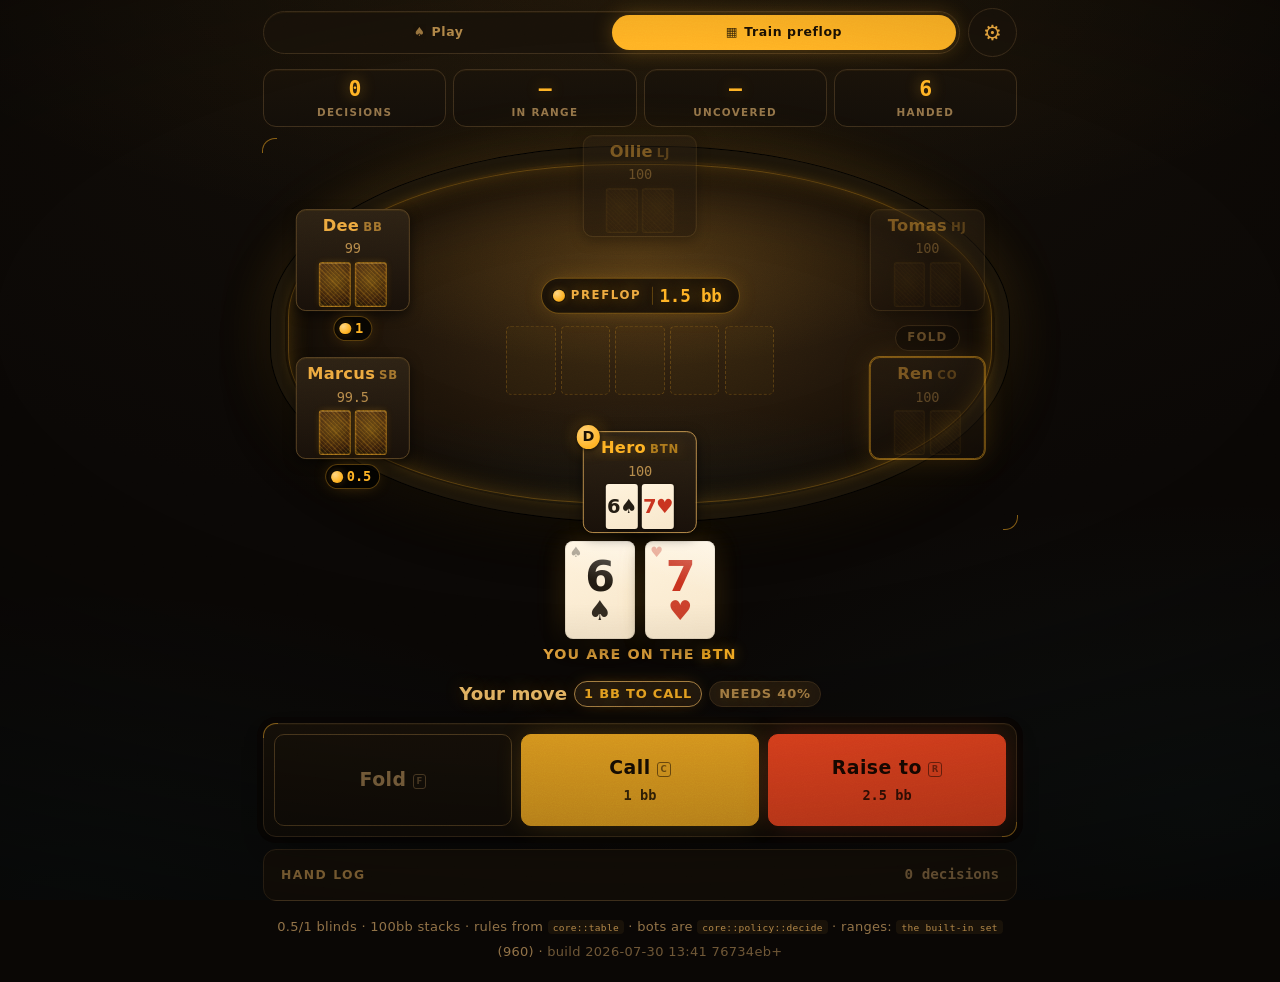
==== commit a27ebfec: "Restamp the build id after the cache bump Only BUILD_ID moved: the pages now record 76734eb, the com" ====
--- a/play.html
+++ b/play.html
@@ -2055,7 +2055,7 @@
    "which ranges am I playing and being marked against" is a fact about the
    session, not a transient confirmation. */
 /* Injected by `build.py`. See there for why this is worth a line of screen. */
-const BUILD_ID = "2026-07-30 13:40 f04e4be+";
+const BUILD_ID = "2026-07-30 13:41 76734eb+";
 function footNote(){
   const src = chartEntries
     ? " · ranges: <code>"+esc(chartName)+"</code> ("+chartEntries+")"
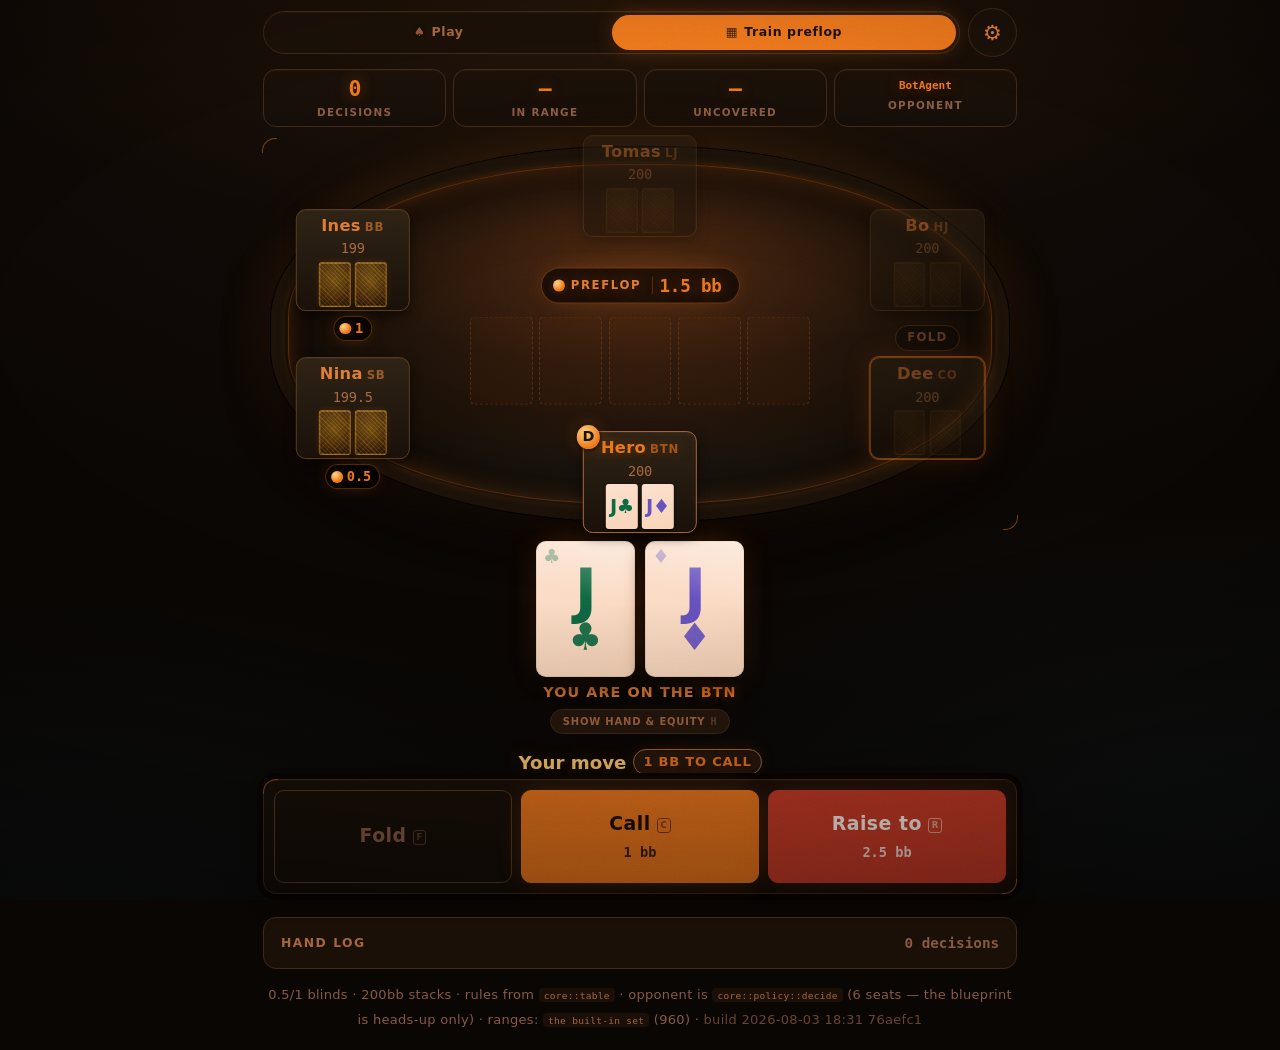
==== commit bc823e9f: "Rebuild: review fixes, depth-aware engine wasm, chart diff tool, sw v22 - index/play: Enter presses " ====
--- a/play.html
+++ b/play.html
@@ -2,7 +2,7 @@
 <html lang="en">
 <meta charset="utf-8">
 <meta name="viewport" content="width=device-width,initial-scale=1,viewport-fit=cover">
-<meta name="theme-color" content="#0a0705">
+<meta name="theme-color" content="#0a0604">
 <meta name="apple-mobile-web-app-capable" content="yes">
 <meta name="apple-mobile-web-app-status-bar-style" content="black-translucent">
 <meta name="apple-mobile-web-app-title" content="Play">
@@ -104,22 +104,22 @@
  * ==================================================================== */
 :root{
   /* ground — warm near-black, never pure #000 */
-  --bg:#0a0705;
-  --bg2:#130e08;
-  --panel:#191209;
-  --panel2:#231a0f;
-  --line:#3d2e1b;
-  --line2:#584223;
+  --bg:#0a0604;
+  --bg2:#140d07;
+  --panel:#1a1008;
+  --panel2:#25170d;
+  --line:#3f2a17;
+  --line2:#5a3c1e;
 
   /* the illuminant, hot to cold */
-  --amber:#ffb224;        /* the lamp: primary actions, key numbers */
-  --amber-hi:#ffe0b0;     /* filament: headline text */
-  --amber-mid:#eda93f;    /* lit, secondary */
-  --amber-dim:#b48949;    /* backlit label */
-  --amber-faint:#927348;  /* barely lit: hints, disabled */
+  --amber:#eb741c;        /* the lamp: primary actions, key numbers */
+  --amber-hi:#ffc99a;     /* filament: headline text */
+  --amber-mid:#dd7a33;    /* lit, secondary */
+  --amber-dim:#a56640;    /* backlit label */
+  --amber-faint:#875a41;  /* barely lit: hints, disabled */
   --amber-ink:#1a1003;    /* text ON amber */
-  --glow:rgba(255,178,36,.4);
-  --glow-soft:rgba(255,178,36,.14);
+  --glow:rgba(235,116,28,.4);
+  --glow-soft:rgba(235,116,28,.14);
 
   /* the needle */
   /* The unlit end of the action ramp. It was only ever written as a literal
@@ -129,15 +129,24 @@
      the ramp alongside `--needle` (raise) and `--amber` (call), and the grade
      bars and the range grid both draw from it. */
   --fold-bar:#4a3922;
-  /* The needle is red-orange, and it had drifted toward plain orange: at hue
-     16 deg it sat only ~23 deg from the amber lamp at 39 deg, which is not much
-     separation for the two colours that have to mean "raise" and "call" side
-     by side in a range grid. Pulled to ~11 deg — clearly red-orange, still not
-     red, and still bright enough to carry dark ink (5.7:1 against
-     `--needle-ink`). */
-  --needle:#ff4a22;
-  --needle-ink:#1c0900;
-  --needle-glow:rgba(255,74,34,.45);
+  /* The needle carries "raise", and it has to stay clear of the amber lamp
+     that carries "call" — the two sit adjacent in the range grid, so the hue
+     gap between them is load-bearing rather than decorative. The lamp has since
+     been pulled to ~25 deg, and the needle tracks it down to ~8 deg to keep
+     that gap around 17-20 deg.
+
+     **It is deliberately not a bright red.** At full chroma it read as a
+     warning rather than an action — the raise button is the most common thing
+     on the screen, not an alarm. Deepened to L .46 and desaturated to ~.67,
+     which reads as brick rather than neon.
+
+     That inverts the ink. Dark ink on this needle is 3.6:1, under the 4.5:1
+     an action label needs; warm near-white is 4.7:1. The light theme already
+     did exactly this — `#ad1408` on `#fffbf2` — so the two themes now agree
+     rather than one carrying an exception. */
+  --needle:#c33a26;
+  --needle-ink:#ffeee6;
+  --needle-glow:rgba(195,58,38,.4);
 
   /* the cool fill — shadows and edges only, never text */
   --cool:rgba(64,180,200,.055);
@@ -148,8 +157,8 @@
   --faint:var(--amber-faint);
 
   /* felt: a table lit from above by one warm lamp */
-  --felt1:#3d2a13; --felt2:#1e1409; --felt3:#0c0805;
-  --rail:#1c1509;
+  --felt1:#3a1f10; --felt2:#1c1108; --felt3:#0c0805;
+  --rail:#1a1108;
 
   /* ---- playing card stock ----
      ## Why the "white" of a card is not #ffffff
@@ -157,12 +166,12 @@
      lit only by this interface that white point sits on the amber, and a truly
      neutral patch dropped into it reads *cyan* — cooler than everything the eye
      has adapted to. So the stock is white shifted toward the illuminant: about
-     16% of the amber mixed in for the lit face, ~26% for the shaded half.
+     22% of the amber mixed in for the lit face, ~32% for the shaded half.
      Enough to belong to the scene, not enough to read as cream. */
-  --card:#fff3dc;         /* lit face  — white + 16% amber */
-  --card2:#f7e6c9;        /* shaded    — white + 26% amber */
-  --card-back:#f0dcb8;    /* face down — a white card back, not a dark hole */
-  --card-back2:#d6bd92;
+  --card:#fbe0cd;         /* lit face  — white + 16% amber */
+  --card2:#f9d3b6;        /* shaded    — white + 26% amber */
+  --card-back:#f0d4a9;    /* face down — a white card back, not a dark hole */
+  --card-back2:#d6b283;
   --card-blk:#221b12;     /* spades   L≈0.01 */
   --card-red:#c8321e;     /* hearts   L≈0.18 */
   --card-blue:#6450bd;    /* diamonds L≈0.12 — blue-violet, not blue */
@@ -170,7 +179,7 @@
 
   --safeT:env(safe-area-inset-top); --safeB:env(safe-area-inset-bottom);
   --r:13px;               /* corner radius, one value */
-  --hud:rgba(255,178,36,.55);
+  --hud:rgba(235,116,28,.55);
   --mono:ui-monospace,"SF Mono",SFMono-Regular,Menlo,"Roboto Mono","DejaVu Sans Mono",monospace;
 }
 /* A daylight variant of the same instrument: burnt amber ink on warm
@@ -178,17 +187,17 @@
 :root[data-theme="light"]{
   --bg:#f4ecdd; --bg2:#ebe0ca; --panel:#fffbf2; --panel2:#f6ebd4;
   --line:#d9c8a6; --line2:#bfa87e;
-  --amber:#95500a; --amber-hi:#2f1d08; --amber-mid:#7d450a;
-  --amber-dim:#6a5024; --amber-faint:#8f7a58; --amber-ink:#fffbf2;
-  --glow:rgba(149,80,10,.2); --glow-soft:rgba(149,80,10,.08);
-  --needle:#b62408; --needle-ink:#fffbf2; --needle-glow:rgba(182,36,8,.22);
+  --amber:#8f3608; --amber-hi:#2f1d08; --amber-mid:#782e08;
+  --amber-dim:#67401f; --amber-faint:#8a6a52; --amber-ink:#fffbf2;
+  --glow:rgba(143,54,8,.2); --glow-soft:rgba(143,54,8,.08);
+  --needle:#ad1408; --needle-ink:#fffbf2; --needle-glow:rgba(173,20,8,.22);
   --fold-bar:#ddcaa6;     /* unlit, but on paper: the light theme's "off" */
   --cool:rgba(40,90,110,.05);
   --felt1:#cdae7d; --felt2:#b0916a; --felt3:#8a7050;
   --rail:#6a5539;
   --card:#fffdf7; --card2:#f3ecdd; --card-back:#efe6d6; --card-back2:#dccfb8;
   --card-blk:#241a0c; --card-red:#bd3208; --card-blue:#4f3da3; --card-green:#0d5c39;
-  --hud:rgba(149,80,10,.5);
+  --hud:rgba(143,54,8,.5);
 }
 
 *{box-sizing:border-box;-webkit-tap-highlight-color:transparent}
@@ -207,7 +216,7 @@
      Everything else falls to black, which is what makes it read as "lit"
      rather than merely "brown". */
   background:
-    radial-gradient(85% 42% at 50% -2%, rgba(255,178,36,.07), transparent 70%),
+    radial-gradient(85% 42% at 50% -2%, rgba(235,116,28,.07), transparent 70%),
     radial-gradient(70% 50% at 6% 100%, var(--cool), transparent 70%),
     radial-gradient(70% 50% at 94% 90%, var(--cool), transparent 70%),
     radial-gradient(130% 95% at 50% 6%, var(--bg2), var(--bg) 56%),
@@ -273,7 +282,7 @@
 #top{display:flex;align-items:center;gap:8px}
 .swap{display:flex;background:var(--panel);border:1px solid var(--line);
   border-radius:999px;padding:3px;gap:2px;flex:1;min-width:0;
-  box-shadow:inset 0 1px 0 rgba(255,178,36,.06)}
+  box-shadow:inset 0 1px 0 rgba(235,116,28,.06)}
 .swap button{flex:1;text-align:center;border:0;cursor:pointer;background:transparent;
   color:var(--dim);font:inherit;
   font-size:12.5px;font-weight:700;letter-spacing:.6px;padding:8px 6px;
@@ -295,10 +304,14 @@
 .stat{flex:1;background:linear-gradient(var(--panel),var(--bg2));
   border:1px solid var(--line);border-radius:var(--r);
   padding:7px 4px 6px;text-align:center;min-width:0;
-  box-shadow:inset 0 1px 0 rgba(255,178,36,.05)}
+  box-shadow:inset 0 1px 0 rgba(235,116,28,.05)}
 .stat b{display:block;font-size:16.5px;font-weight:700;line-height:1.15;
   color:var(--amber);text-shadow:0 0 15px var(--glow);letter-spacing:-.5px}
 .stat b.neg{color:var(--needle);text-shadow:0 0 15px var(--needle-glow)}
+/* A word, not a number. 16.5px fits "0" and "-12.4"; it does not fit
+   "Blueprint" in a quarter of a 375px phone, and the tile is the permanent
+   answer to "which bot am I playing" so it must not be truncated. */
+.stat b.sm{font-size:11px;letter-spacing:0;line-height:1.6}
 .stat span{font-size:8px;letter-spacing:1.3px;color:var(--faint);text-transform:uppercase;
   display:block;margin-top:3px;font-weight:700}
 
@@ -314,23 +327,23 @@
   max-height:min(64vh, calc(590px * var(--u)))}
 #table{position:absolute;inset:8px;border-radius:48% / 46%;
   background:
-    radial-gradient(ellipse 60% 44% at 50% 28%, rgba(255,178,36,.115), transparent 72%),
+    radial-gradient(ellipse 60% 44% at 50% 28%, rgba(235,116,28,.115), transparent 72%),
     radial-gradient(ellipse 80% 60% at 50% 108%, var(--cool), transparent 65%),
     radial-gradient(ellipse at 50% 36%,var(--felt1),var(--felt2) 55%,var(--felt3) 100%);
   border:calc(11px * var(--u)) solid var(--rail);
   box-shadow:
     0 0 0 1px #000,
     inset 0 0 74px rgba(0,0,0,.82),
-    inset 0 2px 0 rgba(255,178,36,.1),
+    inset 0 2px 0 rgba(235,116,28,.1),
     0 20px 44px rgba(0,0,0,.7),
     0 0 70px -24px var(--glow)}
 /* the rim light — the single strongest cue that this is a lit instrument */
 #table::after{content:"";position:absolute;inset:3px;border-radius:47%/45%;
-  border:1px solid rgba(255,178,36,.32);
+  border:1px solid rgba(235,116,28,.32);
   box-shadow:0 0 28px -7px var(--glow) inset, 0 0 16px -6px var(--glow);
   pointer-events:none;transition:border-color .3s,box-shadow .3s}
 /* a new street: the rim flares for a beat, then settles */
-#table.sweep::after{border-color:rgba(255,178,36,.85);
+#table.sweep::after{border-color:rgba(235,116,28,.85);
   box-shadow:0 0 48px -6px var(--glow) inset, 0 0 36px -6px var(--glow);
   transition-duration:.1s}
 
@@ -338,7 +351,7 @@
 #centre{position:absolute;left:50%;top:51%;transform:translate(-50%,-50%);
   text-align:center;width:78%;z-index:3}
 #pot{display:inline-flex;align-items:center;gap:6px;
-  background:rgba(0,0,0,.58);border:1px solid rgba(255,178,36,.36);
+  background:rgba(0,0,0,.58);border:1px solid rgba(235,116,28,.36);
   border-radius:999px;padding:3px 13px 3px 9px;font-size:13.5px;font-weight:700;
   color:var(--amber);white-space:nowrap;text-shadow:0 0 15px var(--glow);
   box-shadow:0 0 24px -8px var(--glow);letter-spacing:-.2px}
@@ -350,7 +363,7 @@
    part of the pot readout, where it is always legible and never collides. */
 #pot .ps{font-size:9px;font-weight:800;letter-spacing:1.6px;color:var(--amber-mid);
   font-family:ui-sans-serif,system-ui,sans-serif;padding-right:8px;margin-right:1px;
-  border-right:1px solid rgba(255,178,36,.28)}
+  border-right:1px solid rgba(235,116,28,.28)}
 #board{display:flex;gap:4px;justify-content:center;margin-top:9px;min-height:58px;align-items:center}
 
 /* ==================================================================== *
@@ -460,23 +473,27 @@
 .bcard .ix{font-size:8px}
 .bcard .r{font-size:23px}
 .bcard .s{font-size:15px;margin-top:1px}
-.bcard.hole{background:rgba(255,178,36,.028);box-shadow:none;
-  border:1px dashed rgba(255,178,36,.22)}
+.bcard.hole{background:rgba(235,116,28,.028);box-shadow:none;
+  border:1px dashed rgba(235,116,28,.22)}
 .bcard.hole::after{display:none}
-.hcard{width:54px;height:75px;border-radius:8px;
+.hcard{width:76px;height:105px;border-radius:10px;
   box-shadow:0 7px 18px rgba(0,0,0,.72),0 0 32px -8px var(--glow),
              inset 0 0 0 1px rgba(0,0,0,.09);
   animation:deal .34s cubic-bezier(.2,.9,.3,1.25)}
-.hcard .ix{font-size:11px;top:4px;left:5px}
-.hcard .r{font-size:33px}
-.hcard .s{font-size:21px;margin-top:2px}
+.hcard .ix{font-size:15px;top:6px;left:7px}
+.hcard .r{font-size:46px}
+.hcard .s{font-size:29px;margin-top:2px}
 
 @keyframes deal{from{transform:translateY(-12px) rotateX(48deg) scale(.76);opacity:0}
                 to{transform:none;opacity:1}}
 
 /* seats */
-.seat{position:absolute;transform:translate(-50%,-50%);width:88px;text-align:center;z-index:6;
-  transition:opacity .25s;cursor:pointer}
+/* 88px was sized for a six-handed felt and for a roster of short first names.
+   Heads-up there are two plates on an otherwise empty ellipse and the name is
+   "Blueprint", which clipped to "Blueprin…" — on the one label that says which
+   bot you are playing. Set per table size by `newTable`, beside `--tmin`. */
+.seat{position:absolute;transform:translate(-50%,-50%);width:var(--seatw,88px);
+  text-align:center;z-index:6;transition:opacity .25s;cursor:pointer}
 /* A seat is a control — it opens that position's range — so it has to look
    like one on hover and be reachable and visible from the keyboard. */
 @media(hover:hover){ .seat:hover .pod{border-color:var(--amber-dim)} }
@@ -484,7 +501,7 @@
 .seat:focus-visible .pod{outline:2px solid var(--amber);outline-offset:2px}
 .pod{background:linear-gradient(#2d2214,#181009);border:1px solid var(--line2);
   border-radius:10px;padding:4px 3px 3px;position:relative;
-  box-shadow:0 4px 12px rgba(0,0,0,.6),inset 0 1px 0 rgba(255,178,36,.07);
+  box-shadow:0 4px 12px rgba(0,0,0,.6),inset 0 1px 0 rgba(235,116,28,.07);
   transition:box-shadow .18s,border-color .18s}
 .seat.hero .pod{border-color:var(--amber-dim)}
 .seat.acting .pod{border-color:var(--amber);
@@ -555,7 +572,7 @@
   box-shadow:0 0 0 1px rgba(0,0,0,.5),0 0 9px -1px var(--glow)}
 .bet{position:absolute;left:50%;transform:translateX(-50%);top:100%;margin-top:5px;
   font-size:10.5px;font-weight:700;color:var(--amber);background:rgba(0,0,0,.72);
-  border:1px solid rgba(255,178,36,.32);box-shadow:0 0 18px -6px var(--glow);
+  border:1px solid rgba(235,116,28,.32);box-shadow:0 0 18px -6px var(--glow);
   padding:1.5px 8px 1.5px 5px;border-radius:999px;white-space:nowrap;
   display:inline-flex;align-items:center;gap:4px}
 /* Only a chip that just moved animates — see `lastBet` in `frame()`. */
@@ -587,17 +604,27 @@
   100%{transform:translate(-50%,-18px);opacity:0}}
 
 /* ---- your hand ---- */
-#hero{display:flex;flex-direction:column;align-items:center;gap:5px;min-height:96px;
+#hero{display:flex;flex-direction:column;align-items:center;gap:5px;min-height:128px;
   justify-content:center}
 #heroCards{display:flex;gap:8px}
 #heroRead{font-size:11px;font-weight:700;letter-spacing:1.1px;text-transform:uppercase;
   color:var(--amber-mid);min-height:15px;text-align:center}
 #heroRead b{color:var(--amber);font-weight:800;text-shadow:0 0 13px var(--glow)}
 #heroRead .sep{color:var(--faint);margin:0 7px;font-weight:400}
+/* The reveal. Deliberately quiet: it is a thing you reach for, not a thing the
+   page is offering you, and the whole point of the feature is that the table
+   stops volunteering how good your hand is. Sized like `#say .pill` so it reads
+   as part of the same row rather than as an action button. */
+#revealBtn{font:inherit;font-size:10px;letter-spacing:.8px;text-transform:uppercase;
+  font-weight:700;padding:4px 12px;border-radius:999px;cursor:pointer;
+  background:var(--panel2);border:1px solid var(--line);color:var(--dim)}
+#revealBtn:hover{color:var(--amber);border-color:var(--amber-dim)}
+#revealBtn:focus-visible{outline:2px solid var(--amber);outline-offset:2px}
+#revealBtn .k{font-family:var(--mono);opacity:.5;margin-left:5px;font-weight:600}
 
 /* ---- trainer mode: what the flop is worth ---- */
 #equity{background:linear-gradient(var(--panel),var(--bg2));border:1px solid var(--line);
-  border-radius:var(--r);padding:10px 13px;box-shadow:inset 0 1px 0 rgba(255,178,36,.05)}
+  border-radius:var(--r);padding:10px 13px;box-shadow:inset 0 1px 0 rgba(235,116,28,.05)}
 #equity .erow{display:flex;align-items:baseline;gap:10px;padding:3px 0}
 #equity .elab{flex:1;font-size:11.5px;letter-spacing:.6px;text-transform:uppercase;
   color:var(--dim);font-weight:700}
@@ -627,7 +654,7 @@
 
 /* ---- trainer mode: the grade for your preflop decision ---- */
 #grade{background:linear-gradient(var(--panel),var(--bg2));border:1px solid var(--line);
-  border-radius:var(--r);padding:11px 13px;box-shadow:inset 0 1px 0 rgba(255,178,36,.05)}
+  border-radius:var(--r);padding:11px 13px;box-shadow:inset 0 1px 0 rgba(235,116,28,.05)}
 #grade .gh{display:flex;align-items:baseline;gap:9px;margin-bottom:9px}
 #grade .verdict{font-size:15px;font-weight:800;letter-spacing:.3px}
 #grade .verdict.ok{color:var(--amber);text-shadow:0 0 16px var(--glow)}
@@ -670,7 +697,7 @@
    screen. Amber-forward, still light enough to read at a glance. */
 #say{text-align:center;font-size:14px;font-weight:650;min-height:26px;
   display:flex;align-items:center;justify-content:center;gap:7px;flex-wrap:wrap;
-  color:#ffc96e;text-shadow:0 0 18px rgba(255,178,36,.28)}
+  color:#ffc96e;text-shadow:0 0 18px rgba(235,116,28,.28)}
 #say .pill{font-size:10px;font-weight:700;padding:2.5px 9px;border-radius:999px;
   background:var(--panel2);border:1px solid var(--line);color:var(--dim);
   letter-spacing:.8px;text-transform:uppercase;font-variant-numeric:tabular-nums}
@@ -696,7 +723,7 @@
 #pad{background:linear-gradient(var(--panel),var(--bg2));
   border:1px solid var(--line);border-radius:var(--r);padding:10px;
   position:sticky;bottom:calc(6px + var(--safeB));z-index:20;
-  box-shadow:inset 0 1px 0 rgba(255,178,36,.05),0 10px 30px -14px #000,
+  box-shadow:inset 0 1px 0 rgba(235,116,28,.05),0 10px 30px -14px #000,
              0 0 0 6px var(--bg)}
 #btns{display:flex;gap:7px}
 #btns button{flex:1;padding:15px 6px;border-radius:10px;border:1px solid var(--line2);
@@ -741,11 +768,11 @@
    every value. */
 input[type=range]::-webkit-slider-runnable-track{height:8px;border-radius:999px;
   background:linear-gradient(90deg,var(--amber) var(--pct,0%),
-             rgba(255,178,36,.17) var(--pct,0%));
-  border:1px solid rgba(255,178,36,.32);
+             rgba(235,116,28,.17) var(--pct,0%));
+  border:1px solid rgba(235,116,28,.32);
   box-shadow:inset 0 1px 2px rgba(0,0,0,.45)}
 input[type=range]::-moz-range-track{height:8px;border-radius:999px;
-  background:rgba(255,178,36,.17);border:1px solid rgba(255,178,36,.32)}
+  background:rgba(235,116,28,.17);border:1px solid rgba(235,116,28,.32)}
 input[type=range]::-moz-range-progress{height:8px;border-radius:999px;background:var(--amber)}
 input[type=range]::-webkit-slider-thumb{-webkit-appearance:none;appearance:none;
   width:22px;height:22px;border-radius:50%;margin-top:-8px;
@@ -806,10 +833,16 @@
 /* The banner doubles as the failure line — see `fail()`. It has to read as an
    error there and as information otherwise. */
 #banner.err{border-color:var(--needle);color:var(--needle);
-  background:rgba(255,74,34,.07)}
-#banner{background:rgba(255,178,36,.09);border:1px solid var(--amber-dim);color:var(--amber);
+  background:rgba(195,58,38,.07)}
+#banner{background:rgba(235,116,28,.09);border:1px solid var(--amber-dim);color:var(--amber);
   border-radius:10px;padding:9px 12px;font-size:12px;text-align:center;font-weight:600;
   box-shadow:0 0 26px -10px var(--glow)}
+/* The bot loader's progress. `width` only — no transition, because the chunks
+   already arrive smoothly and an eased bar lags far enough behind a 140 MB
+   file to still read "half done" after it has finished. */
+#loadBar{height:4px;border-radius:2px;background:var(--line);overflow:hidden;margin-top:6px}
+#loadBar i{display:block;height:100%;width:0;background:var(--amber);
+  box-shadow:0 0 10px var(--glow)}
 
 /* ---- settings sheet ---- */
 /* Bottom sheet on a phone, dialog on anything bigger.
@@ -832,9 +865,9 @@
   background:
     linear-gradient(var(--bg2) 30%, transparent) top / 100% 44px no-repeat local,
     linear-gradient(transparent, var(--bg2) 72%) bottom / 100% 44px no-repeat local,
-    radial-gradient(farthest-side at 50% 0, rgba(255,178,36,.3), transparent)
+    radial-gradient(farthest-side at 50% 0, rgba(235,116,28,.3), transparent)
       top / 100% 16px no-repeat scroll,
-    radial-gradient(farthest-side at 50% 100%, rgba(255,178,36,.3), transparent)
+    radial-gradient(farthest-side at 50% 100%, rgba(235,116,28,.3), transparent)
       bottom / 100% 16px no-repeat scroll,
     var(--bg2);
   width:100%;max-width:580px;
@@ -851,6 +884,13 @@
 .grp h3{font-size:8.5px;letter-spacing:1.8px;text-transform:uppercase;color:var(--faint);
   margin:0 0 9px;font-weight:700}
 .chips{display:flex;gap:6px;flex-wrap:wrap}
+/* **`hidden` has to beat the `display` above.** The UA sheet's `[hidden]` is an
+   author-sheet loss, so `$("cShuffle").hidden = true` set the attribute, passed
+   its own test, and left the button on screen — "Shuffle the table" sitting
+   under a blueprint that has nothing to shuffle. Same shape as the existing
+   `#sheet[hidden]` and `#rsheet[hidden]` rules, and needed for the same reason:
+   any class that sets `display` silently disables `hidden`. */
+.chips[hidden]{display:none}
 .chips button{padding:10px 15px;border-radius:999px;border:1px solid var(--line2);
   background:transparent;color:var(--dim);font:inherit;font-size:12.5px;font-weight:700;
   cursor:pointer;transition:all .14s}
@@ -860,6 +900,10 @@
 .chips button small{opacity:.62;font-weight:600}
 .note{font-size:11px;color:var(--faint);margin:9px 0 0;line-height:1.65}
 .rowt{display:flex;align-items:center;gap:10px;padding:11px 0;border-top:1px solid var(--line)}
+/* Same trap as `.chips[hidden]`, same fix: an author `display` beats the UA
+   sheet's `[hidden]`, so without this `rHubotCharts.hidden = true` would set
+   the attribute, pass its own test, and leave the switch on screen. */
+.rowt[hidden]{display:none}
 .rowt:first-of-type{border-top:0}
 .rowt .lab{flex:1;font-size:13px;font-weight:600;color:var(--txt)}
 .rowt .lab small{display:block;font-size:10.5px;color:var(--faint);font-weight:400;
@@ -908,13 +952,13 @@
 #rsheet .rsub b{color:var(--amber-mid);font-family:var(--mono)}
 /* Who you are looking at, and which node. Two rows of chips, same control as
    the settings sheet so there is one chip in this app. */
-#rwho,#rscen,#rvs{display:flex;flex-wrap:wrap;gap:6px;margin-bottom:9px;align-items:center}
-#rwho button,#rscen button,#rvs button{background:var(--panel2);color:var(--dim);
+#rwho,#rscen,#rvs,#rdepth{display:flex;flex-wrap:wrap;gap:6px;margin-bottom:9px;align-items:center}
+#rwho button,#rscen button,#rvs button,#rdepth button{background:var(--panel2);color:var(--dim);
   border:1px solid var(--line2);border-radius:999px;padding:7px 12px;font:inherit;
   font-size:11.5px;font-weight:700;cursor:pointer}
-#rwho button.on,#rscen button.on,#rvs button.on{background:var(--amber);
+#rwho button.on,#rscen button.on,#rvs button.on,#rdepth button.on{background:var(--amber);
   color:var(--amber-ink);border-color:var(--amber)}
-#rvs .vlab{font-size:10px;letter-spacing:1px;text-transform:uppercase;color:var(--faint);
+#rvs .vlab,#rdepth .vlab{font-size:10px;letter-spacing:1px;text-transform:uppercase;color:var(--faint);
   font-weight:700;margin-right:2px}
 #rvs[hidden]{display:none}
 #rwho button.me{border-color:var(--amber-dim)}
@@ -967,7 +1011,7 @@
 /* The peek warning, in trainer mode only. */
 #rwarn{font-size:11px;color:var(--needle);margin:0 0 10px;line-height:1.55;
   border:1px solid var(--needle);border-radius:9px;padding:8px 10px;
-  background:rgba(255,97,39,.06)}
+  background:rgba(195,58,38,.06)}
 @media (min-width:700px){
   #rsheet{align-items:flex-start;padding:34px 16px}
   #rbox{border-radius:var(--r);border-bottom:1px solid var(--line);max-height:none}
@@ -997,10 +1041,10 @@
    your own two cards are what you actually need to see. */
 @media (max-height:740px){
   #tableWrap{min-height:200px}
-  .hcard{width:50px;height:70px}
-  .hcard .r{font-size:30px}
-  .hcard .s{font-size:19px}
-  #hero{min-height:86px;gap:5px}
+  .hcard{width:62px;height:86px}
+  .hcard .r{font-size:37px}
+  .hcard .s{font-size:24px}
+  #hero{min-height:102px;gap:5px}
   #btns button{padding:13px 6px}
   .foot{display:none}          /* the credits are the first thing to go */
 }
@@ -1020,12 +1064,37 @@
  * ==================================================================== */
 /* `--ucard` runs ahead of `--u`: the seat pods have slack that the rest of
    the layout does not, and the card back is the one element that gets better
-   the more pixels it has. */
-:root{--u:1;--us:1;--ucard:1}
-@media (min-width:700px)  and (min-height:720px){ :root{--u:1.15;--us:1.12;--ucard:1.25} }
-@media (min-width:900px)  and (min-height:860px){ :root{--u:1.3; --us:1.18;--ucard:1.5} }
-@media (min-width:1150px) and (min-height:1000px){ :root{--u:1.45;--us:1.22;--ucard:1.75} }
-@media (min-width:1500px) and (min-height:1200px){ :root{--u:1.6; --us:1.25;--ucard:2} }
+   the more pixels it has.
+
+   `--ub` does the same for the **board**, and harder. The five community cards
+   sit in the middle of the felt, which is the emptiest region on the page and
+   the last to run out of room — at the wide breakpoints the table was mostly
+   unused green with five small cards in it. It stays at 1 through the base
+   size, so nothing changes on a phone where the height is the binding
+   constraint; it only spends space that already exists. */
+:root{--u:1;--us:1;--ucard:1;--ub:1}
+@media (min-width:700px)  and (min-height:720px){ :root{--u:1.15;--us:1.12;--ucard:1.25;--ub:1.35} }
+@media (min-width:900px)  and (min-height:860px){ :root{--u:1.3; --us:1.18;--ucard:1.5; --ub:1.65} }
+@media (min-width:1150px) and (min-height:1000px){ :root{--u:1.45;--us:1.22;--ucard:1.75;--ub:1.95} }
+@media (min-width:1500px) and (min-height:1200px){ :root{--u:1.6; --us:1.25;--ucard:2;   --ub:2.25} }
+
+/* ---- desktop, where height is the limiting factor and width is not ----
+   The ladder above stopped at 1.6 and left 384px of dead space under the
+   footer on a 3840x1985 screen. These tiers step on **height alone** past a
+   single width gate, because that is the actual constraint: at 3840 wide there
+   is width to spare at any of these sizes, and it is the vertical stack —
+   tabs, tiles, felt, hand, action pad, log, footer — that runs out first.
+
+   **They stop at 2.05, and not because of overflow.** `#tableWrap` is
+   `flex:1 1 auto`, so it absorbs whatever the rest of the column does not use;
+   past ~2.0 every further step makes the chrome bigger by taking it off the
+   felt. Measured at 3840x2041: the table is 1083px at `--u:2.0`, 998 at 2.2 and
+   914 at 2.4, with zero overflow at all three. Bigger numbers keep "fitting"
+   and give you a smaller table, which is the opposite of the point. */
+@media (min-width:1400px) and (min-height:1250px){ :root{--u:1.75;--us:1.28;--ucard:2.2; --ub:2.45} }
+@media (min-width:1400px) and (min-height:1450px){ :root{--u:1.85;--us:1.30;--ucard:2.35;--ub:2.6} }
+@media (min-width:1400px) and (min-height:1650px){ :root{--u:1.95;--us:1.32;--ucard:2.5; --ub:2.75} }
+@media (min-width:1400px) and (min-height:1850px){ :root{--u:2.05;--us:1.34;--ucard:2.6; --ub:2.9} }
 
 .app{max-width:calc(580px * var(--u));gap:calc(9px * var(--u))}
 #sheetBox{max-width:calc(580px * var(--u))}
@@ -1043,22 +1112,22 @@
      calc(3px * var(--u)) calc(9px * var(--u))}
 #pot .ps{font-size:calc(9px * var(--u));padding-right:calc(8px * var(--u))}
 .disc{width:calc(9px * var(--u));height:calc(9px * var(--u))}
-#board{gap:calc(4px * var(--u));min-height:calc(58px * var(--u))}
+#board{gap:calc(4px * var(--ub));min-height:calc(58px * var(--ub))}
 
 /* cards */
-.bcard{width:calc(38px * var(--u));height:calc(53px * var(--u))}
-.bcard .ix{font-size:calc(8px * var(--u))}
-.bcard .r{font-size:calc(23px * var(--u))}
-.bcard .s{font-size:calc(15px * var(--u))}
-.hcard{width:calc(54px * var(--u));height:calc(75px * var(--u))}
-.hcard .ix{font-size:calc(11px * var(--u))}
-.hcard .r{font-size:calc(33px * var(--u))}
-.hcard .s{font-size:calc(21px * var(--u))}
+.bcard{width:calc(38px * var(--ub));height:calc(53px * var(--ub))}
+.bcard .ix{font-size:calc(8px * var(--ub))}
+.bcard .r{font-size:calc(23px * var(--ub))}
+.bcard .s{font-size:calc(15px * var(--ub))}
+.hcard{width:calc(76px * var(--u));height:calc(105px * var(--u))}
+.hcard .ix{font-size:calc(15px * var(--u))}
+.hcard .r{font-size:calc(46px * var(--u))}
+.hcard .s{font-size:calc(29px * var(--u))}
 #heroCards{gap:calc(8px * var(--u))}
-#hero{min-height:calc(96px * var(--u))}
+#hero{min-height:calc(128px * var(--u))}
 
 /* seats */
-.seat{width:calc(88px * var(--u))}
+.seat{width:calc(var(--seatw,88px) * var(--u))}
 .pos{font-size:calc(12.5px * var(--u))}
 .stk{font-size:calc(10.5px * var(--u))}
 .cards{height:calc(30px * var(--ucard)); gap:calc(3px * var(--ucard))}
@@ -1131,10 +1200,22 @@
     <div class="stat"><b id="sHands">0</b><span id="sHandsU">hands</span></div>
     <div class="stat"><b id="sNet">0</b><span id="sNetU">net bb</span></div>
     <div class="stat"><b id="sRate">–</b><span id="sRateU">bb / 100</span></div>
-    <div class="stat"><b id="sTable">6</b><span>handed</span></div>
+    <!-- **Who you are actually playing, not how many seats.** The table is
+         heads-up and cannot be anything else, so "2 handed" was a constant
+         occupying a quarter of the strip. Which bot is on the other side is
+         the fact that varies, and it is the one fact a session is worthless
+         without: judging this bot's strength while `BotAgent` is the one
+         playing would be a wrong answer with no symptom. Read from
+         `wasm_play_hubot_active()` — see `botLine()`. -->
+    <div class="stat"><b id="sBot" class="sm">…</b><span id="sBotU">opponent</span></div>
   </div>
 
   <div id="banner" role="status" aria-live="polite" hidden></div>
+  <!-- The heads-up bot's tables are 157 MB and take a few seconds off local
+       disk. `#banner` carries the words (it is a live region, so it is
+       announced); this carries the proportion, and is `aria-hidden` because a
+       bar that updates on every chunk would otherwise be read out continuously. -->
+  <div id="loadBar" hidden aria-hidden="true"><i></i></div>
 
   <div id="tableWrap" class="hud">
     <div id="table"></div>
@@ -1153,6 +1234,12 @@
   <div id="hero">
     <div id="heroCards"></div>
     <div id="heroRead"></div>
+    <!-- Its own row, not appended to `#heroRead`. It was inside it, and
+         `heroRead` early-returns empty when "Name my hand" is switched off —
+         so turning off the hand caption also removed the only control that
+         reveals the *equity*, which is a different switch entirely. `hidden`
+         rather than empty, so an unofferable reveal costs no flex gap. -->
+    <div id="revealRow" hidden></div>
   </div>
   <!-- The running commentary: whose move, the price, the result. It is the
      only place several of those are said at all, so it has to be announced.
@@ -1183,25 +1270,52 @@
 <div id="sheet" hidden role="dialog" aria-modal="true" aria-labelledby="setTitle">
   <div id="sheetBox">
     <div class="sh"><h2 id="setTitle">Settings</h2><button class="iconbtn" id="setClose" aria-label="Close">✕</button></div>
-    <p class="note">Changing the table or the stacks starts a fresh session.</p>
-
-    <div class="grp"><h3>Table</h3><div class="chips" id="cTable"></div></div>
+    <!-- Written by `buildSettings`, because it says something different in each
+         mode and a static sentence claiming "heads-up" was wrong in Train. -->
+    <p class="note" id="modeNote"></p>
+
+    <!-- **The table-size control belongs to Train only.**
+         Play is heads-up and only heads-up: its bot is a heads-up blueprint
+         whose infoset keys have no way to represent a third player, and
+         `set_robo` refuses anything but two seats, so a chip that switched Play
+         to 6-max would silently drop you back onto `BotAgent` — the wrong-bot
+         failure this page is built to prevent. The preflop drill has no such
+         constraint and position is its entire subject, so it keeps the control.
+         Hidden rather than disabled: a greyed chip invites you to wonder what
+         would happen. -->
+    <div class="grp" id="gTable" hidden><h3>Table</h3>
+      <div class="chips" id="cTable"></div>
+      <p class="note">The drill deals this many seats. <b>Play</b> is always
+        heads-up — that is the bot, not a setting.</p>
+    </div>
     <div class="grp"><h3>Who you are playing</h3>
+      <p class="note" id="botNote"></p>
       <div id="cVillains"></div>
-      <div class="chips" style="margin-top:9px">
+      <div class="chips" id="cShuffle" style="margin-top:9px">
         <button id="shuffleBtn">Shuffle the table</button>
       </div>
-      <p class="note">A seat left on <b>Random</b> draws someone new each time you
+      <p class="note" id="villainNote">A seat left on <b>Random</b> draws someone new each time you
         shuffle or start a session. Pick a name and they keep that seat, including
         through a shuffle. Each name always plays its own settings — working out
         what those are is the exercise.</p>
+      <!-- Only meaningful while the blueprint is seated, so `buildVillains`
+           hides it otherwise. It lives here rather than under "Preflop ranges"
+           because it changes *who you are playing*, not which file is loaded. -->
+      <div class="rowt" id="rHubotCharts" hidden><div class="lab">Blueprint plays my ranges
+        <small>Its preflop comes from the loaded chart file instead of from
+          itself; postflop stays the blueprint. Turns itself on the first time
+          you load a file of your own.</small></div>
+        <div class="sw" id="tHubotCharts"></div></div>
+      <p class="note" id="hubotChartsNote" hidden></p>
     </div>
     <div class="grp"><h3>Starting stacks</h3><div class="chips" id="cDepth"></div></div>
     <div class="grp"><h3>Where you sit</h3><div class="chips" id="cSeat"></div>
       <p class="note" id="seatNote">Position is most of preflop and the ranges you
         are marked against are per-position, so <b>Rotate</b> moves you one seat
         every hand and deals you the whole table over time. Pick a position to
-        drill it. Applies to <b>both</b> Play and Train.</p>
+        drill it. The choice is remembered per mode: a seat that only exists at
+        the drill's table falls back to <b>Rotate</b> in heads-up Play, and comes
+        back when you switch.</p>
     </div>
     <div class="grp"><h3>Preflop ranges</h3>
       <p class="note" id="chartNow"></p>
@@ -1223,6 +1337,12 @@
     </div>
     <div class="grp"><h3>Theme</h3><div class="chips" id="cTheme"></div></div>
     <div class="grp"><h3>Help me learn</h3>
+      <!-- The reveal is a fact about the table, so it is stated where the two
+           switches it gates are, rather than left to be discovered. -->
+      <p class="note">Your hand and its equity start <b>hidden every hand</b> —
+        read the board yourself, then press <b>Show hand &amp; equity</b> under
+        your cards (or <b>H</b>) if you want them. These switches decide whether
+        they are available at all.</p>
       <div class="rowt"><div class="lab">Name my hand
         <small>Reads your two cards against the board. No advice — just what you have.</small></div>
         <div class="sw" id="tRead"></div></div>
@@ -1256,6 +1376,7 @@
     <div id="rwho"></div>
     <div id="rscen"></div>
     <div id="rvs" hidden></div>
+    <div id="rdepth" hidden></div>
     <div id="rgrid"></div>
     <div id="rkey"></div>
     <p id="rnone" hidden></p>
@@ -1270,22 +1391,70 @@
  * ==================================================================== */
 const WASM_URL = "preflop_wasm.wasm";
 
-/* Three wasm-bindgen imports we must satisfy. They are NOT ours and nothing
-   calls them: rs_poker -> rand -> getrandom/default, built with
+/* The wasm-bindgen imports we must satisfy. They are NOT ours and nothing calls
+   them: `rs_poker -> rand -> getrandom/default`, built with
    `--cfg getrandom_backend="wasm_js"`. Every RNG in the engine is explicitly
    seeded (the replay design requires it), so these are dead references the
-   linker could not drop. Instantiating with {} throws "expected 3 imports,
+   linker could not drop. Instantiating with `{}` throws "expected N imports,
    found 0" and the page dies before the first hand — a real failure this page
    hit. They throw rather than returning 0: a silent stub would hand the engine
    a predictable "random" number, surfacing as subtly bad play instead of an
-   error. Verified unreachable over hundreds of hands. */
-const IMPORTS = {
-  __wbindgen_placeholder__:{ __wbindgen_describe:()=>{throw new Error("__wbindgen_describe called")} },
-  __wbindgen_externref_xform__:{
-    __wbindgen_externref_table_set_null:()=>{throw new Error("externref_table_set_null called")},
-    __wbindgen_externref_table_grow:()=>{throw new Error("externref_table_grow called")},
-  },
-};
+   error.
+
+   **Derived from the module, not hard-coded.** This was a literal object naming
+   three imports, and it was correct for exactly as long as the dependency graph
+   was. Adding `robobot` took the count to five — a second placeholder entry and
+   `__wbg_getRandomValues_3f44b700395062e5`, whose name carries a wasm-bindgen
+   hash that changes whenever the toolchain does — and the page died on
+   instantiation with the engine sitting there perfectly good. A list that has
+   to be maintained by hand, in a different file from the thing that determines
+   it, will be wrong again; asking the module what it wants cannot be.
+
+   Only function imports are stubbed. A memory, table or global import needs a
+   real value and there is no honest guess, so instantiation is left to fail
+   with wasm's own message rather than being papered over.
+
+   **`getRandomValues` is the one that is implemented, not stubbed**, and it is
+   not dead: `robobot::RoboBot::replay` builds a shadow `robopoker::Game` and
+   deals it hole cards through `deuce::Deck::hole()`, which reaches
+   `rand::thread_rng()`. The throwing stub caught it on the very first bot
+   decision, with the whole call chain in the stack trace. Real entropy is the
+   honest answer — `getrandom_backend="wasm_js"` is asking for
+   `crypto.getRandomValues` and that is exactly what wasm-bindgen's own glue
+   would supply — but see `hostRandomCalls`: it means one RNG in the engine is
+   NOT seeded, so `RoboBot`'s decisions are not reproducible across replays of
+   the same hand. That is a Rust-side fault, and the count is surfaced rather
+   than hidden so it cannot be forgotten. */
+let hostRandomCalls = 0;
+function deadImports(mod){
+  const out = {};
+  for(const {module, name, kind} of WebAssembly.Module.imports(mod)){
+    if(kind !== "function") continue;
+    const put = fn => (out[module] || (out[module] = {}))[name] = fn;
+    /* Matched on the substring, not the full name: wasm-bindgen suffixes it
+       with a hash of the signature (`..._3f44b700395062e5`) that changes with
+       the toolchain, and pinning the hash would break the page on a rebuild
+       in exactly the silent way this whole function exists to prevent. */
+    if(name.includes("getRandomValues")){
+      put((ptr, len) => {
+        hostRandomCalls++;
+        // A fresh view every call: growing wasm memory detaches the old one,
+        // and 157 MB of bot tables arriving mid-session grows it a lot.
+        crypto.getRandomValues(new Uint8Array(W.memory.buffer, ptr, len));
+      });
+      continue;
+    }
+    put(() => {
+      // Loud on the way past: the throw unwinds through a wasm call and can be
+      // caught somewhere unhelpful, but this line always lands.
+      console.error("wasm import "+module+"."+name+" was called — it is a dead "+
+                    "reference and has no implementation. Something now needs "+
+                    "unseeded randomness or JS interop.");
+      throw new Error("wasm import "+module+"."+name+" was called");
+    });
+  }
+  return out;
+}
 let W=null, PTR=0, CAP=8192, hasProfiles=false, hasCharts=false, hasHero=false;
 const enc=new TextEncoder();
 let chartsJson=null, chartEntries=0, chartName="";
@@ -1325,6 +1494,11 @@
    A failure here is **not fatal**. Without charts the bots fall back to the
    engine's chartless pricer and trainer mode says so rather than grading you
    against nothing. */
+/* The name `chartName` takes when nothing was loaded by hand. It decides
+   whether the blueprint is asked to play the charts — see `applyHubotCharts`
+   — so it is a constant rather than a string literal repeated in three
+   places, one of which would eventually be spelt differently. */
+const BUILTIN_CHARTS="the built-in set";
 const CHART_KEY="play.charts", CHART_NAME_KEY="play.charts.name";
 async function loadCharts(){
   if(!hasCharts) return;
@@ -1343,7 +1517,7 @@
     const r = await fetch("charts.json");
     if(!r.ok) throw new Error("charts.json " + r.status);
     chartsJson = await r.text();
-    chartName = "the built-in set";
+    chartName = BUILTIN_CHARTS;
   }catch(e){ console.warn("no preflop charts:", e.message); return; }
   // Fetch only. Handing them to the engine needs a session to hand them *to*,
   // and there is none until `wasm_play_new` — an earlier version pushed them
@@ -1416,6 +1590,297 @@
     localStorage.setItem(CHART_NAME_KEY,name);
     return true;
   }catch(e){ return false; }
+}
+
+/* ==================================================================== *
+ * the heads-up bot
+ *
+ * `preflop-wasm` can play this table with `robobot::RoboBot` — the robopoker
+ * blueprint — instead of `core`'s `BotAgent`, if it is handed three tables:
+ * the packed blueprint and the flop and turn k-means assignments. The k-means
+ * indices *are* the blueprint's keys, so they are not an optimisation that
+ * could be skipped: without them every lookup misses and the bot plays a
+ * strategy nobody measured.
+ *
+ * **157 MB, so this is a local-testing path and not a shipped feature.** It is
+ * 45x the whole app; `sw.js` must not precache it (`cache.addAll` is atomic —
+ * see the comment there) and a phone on mobile data must never be asked for
+ * it. Shipping needs the table format to shrink first. Everything below is
+ * therefore written to make *absence* the ordinary case: the three files are
+ * usually not on the server, the fetch 404s, and play mode keeps `BotAgent`.
+ *
+ * **Which bot is playing is read from the engine, never inferred from the
+ * fetch.** `wasm_play_load_hubot` refuses a table that is not heads-up and
+ * refuses a truncated table, so "the bytes arrived" and "the blueprint is
+ * playing" are different facts. A page that showed the first while the second
+ * was false would make every judgement about this bot's strength worthless,
+ * which is the single worst outcome this file can produce.
+ * ==================================================================== */
+const HUBOT_URLS = ["hubot.bp","hubot.flop.abs","hubot.turn.abs"];
+const mb=n=>(n/1048576).toFixed(n<10485760?1:0)+" MB";
+let hasHubot=false;
+/* The three `wasm_alloc`'d buffers, or null. **Allocated once for the life of
+   the page**, like `CPTR`: `wasm_alloc` leaks by construction (`lib.rs:80`'s
+   `wasm_dealloc` notwithstanding — the engine holds no borrow, but re-fetching
+   157 MB to rebuild what we already have is the wrong trade). */
+let hubotBuf=null;
+/* What actually happened, for the label. Never "the fetch resolved". */
+let hubotState="off";     // off | loading | absent | ready | refused
+let hubotWhy="";
+let hubotActive=false;    // mirrors wasm_play_hubot_active(), refreshed per session
+let hubotCharts=false;    // mirrors wasm_play_hubot_charts_active(); see applyHubotCharts
+let hasHubotCharts=false;
+let hubotMs=0;            // last install (parse) time, ms
+
+/* Stream one file straight into wasm linear memory.
+   **Streamed rather than `arrayBuffer()`d.** The turn table is 140 MB; holding
+   a JS copy while wasm holds its own and Rust then parses a third puts three
+   simultaneous copies on the heap for the largest of the three files. Reading
+   in chunks keeps it to the one that has to exist. It is also the only way to
+   report progress, which a several-second load needs. */
+async function fetchIntoWasm(url, onBytes){
+  const r = await fetch(url, {credentials:"same-origin"});
+  if(!r.ok) throw new Error(url+" → HTTP "+r.status);
+  const len = Number(r.headers.get("content-length")||0);
+  // No length, or no streaming body: fall back to one buffer in JS. Correct but
+  // memory-hungry, so it is the fallback rather than the path.
+  if(!len || !r.body){
+    const ab = await r.arrayBuffer();
+    const p = W.wasm_alloc(ab.byteLength);
+    if(!p) throw new Error("wasm_alloc("+ab.byteLength+") returned null");
+    new Uint8Array(W.memory.buffer, p, ab.byteLength).set(new Uint8Array(ab));
+    onBytes(ab.byteLength);
+    return {ptr:p, len:ab.byteLength};
+  }
+  const ptr = W.wasm_alloc(len);
+  if(!ptr) throw new Error("wasm_alloc("+len+") returned null");
+  const reader = r.body.getReader();
+  let off = 0;
+  for(;;){
+    const {done, value} = await reader.read();
+    if(done) break;
+    // A server that sends more than it declared would otherwise write past the
+    // allocation and corrupt whatever wasm put after it — a wrong answer with
+    // no crash, which is exactly this project's documented failure shape.
+    if(off + value.length > len) throw new Error(url+" sent more than its Content-Length");
+    // Rebuilt every chunk on purpose: growing wasm memory detaches every view
+    // onto the old buffer, and `await` gives other code the chance to grow it.
+    new Uint8Array(W.memory.buffer, ptr, len).set(value, off);
+    off += value.length;
+    onBytes(value.length);
+  }
+  // The engine length-checks too, but it can only see a short *table*; a short
+  // *transfer* that still parses would give a bot that misses lookups and
+  // silently falls back mid-hand. Catch it where the byte count is known.
+  if(off !== len) throw new Error(url+" stopped at "+off+" of "+len+" bytes");
+  return {ptr, len};
+}
+
+/* Fetch the three tables, once, before the first session exists.
+   Failure is expected and is not an error: the files are gitignored and are
+   normally simply not there. */
+async function loadHubot(){
+  if(!hasHubot || hubotBuf) return;
+  hubotState="loading";
+  const t0 = performance.now();
+  const bar=$("loadBar"), fill=$("loadBar").firstElementChild, b=$("banner");
+  /* Sizes come from the HEAD responses rather than being hard-coded: a
+     hard-coded total that disagreed with the files on disk would show a bar
+     that finishes at 60% or runs past the end. */
+  let total=0, got=0, sizes=[];
+  try{
+    for(const u of HUBOT_URLS){
+      const h = await fetch(u, {method:"HEAD", credentials:"same-origin"});
+      if(!h.ok) throw new Error(u+" → HTTP "+h.status);
+      const n = Number(h.headers.get("content-length")||0);
+      sizes.push(n); total += n;
+    }
+  }catch(e){
+    /* **A 404 is not a failure, it is a build without the tables.**
+       The three files are 157 MB and are deliberately not published — the
+       GitHub Pages build ships without them and play mode falls back to
+       `core::policy::decide`. Reporting that as "the heads-up bot did not
+       load", in red, on every visit, describes a broken site to someone
+       looking at a working one.
+
+       Anything that is *not* a 404 stays a failure and keeps the loud
+       message: a 500, a CORS rejection, a truncated body or a network drop
+       all mean the tables were meant to be here and something went wrong,
+       and that is worth shouting about. The distinction is the status code,
+       so it is drawn where the status code is still in hand. */
+    hubotState = /→ HTTP 404$/.test(e.message) ? "unshipped" : "absent";
+    hubotWhy   = hubotState === "absent" ? e.message : "";
+    return;
+  }
+  b.textContent="Loading the heads-up bot — "+mb(total)+"…";
+  b.className=""; b.hidden=false;
+  bar.hidden=false; fill.style.width="0%";
+  // Throttled: the bar is repainted per chunk but the *announced* text is not,
+  // because `#banner` is a live region and a screen reader would read every
+  // update of it aloud.
+  let lastSaid=-1;
+  const tick=n=>{
+    got+=n;
+    fill.style.width=(total? (100*got/total):0).toFixed(1)+"%";
+    const pct=Math.floor(20*got/total);
+    if(pct!==lastSaid){ lastSaid=pct;
+      b.textContent="Loading the heads-up bot — "+mb(got)+" of "+mb(total)+"…"; }
+  };
+  try{
+    const out=[];
+    for(let i=0;i<HUBOT_URLS.length;i++) out.push(await fetchIntoWasm(HUBOT_URLS[i], tick));
+    hubotBuf={bp:out[0], flop:out[1], turn:out[2]};
+    hubotState="ready";
+    console.log("hubot: fetched "+mb(total)+" in "+Math.round(performance.now()-t0)+" ms");
+  }catch(e){
+    hubotBuf=null; hubotState="absent"; hubotWhy=e.message;
+    console.warn("hubot: "+e.message);
+  }
+  bar.hidden=true; b.hidden=true;
+}
+
+/* Install the blueprint into the session `wasm_play_new` just created.
+   **Every session, not once.** `wasm_play_new` replaces the whole `Game`, and
+   the tables live on it — the same reason `reapplyCharts` has to run there.
+   The buffers are reused, but `Blueprint::from_bytes`/`Lookup::from_bytes` copy
+   and validate, so this is a real cost and is measured into `hubotMs`. */
+function installHubot(){
+  hubotActive=false;
+  if(!hasHubot) return;
+  /* **Not offered to a table it cannot play.** The drill deals up to six seats
+     and `set_robo` refuses anything but two, so calling it there would spend
+     ~28 ms parsing 157 MB to be told no, and — worse — would then latch
+     `hubotState="refused"` and light the strip red for a bot that was never
+     wanted at a six-handed drill. `wantHubot` is the honest question: is this a
+     table the blueprint is *for*. */
+  const wantHubot = tableSeats()===2;
+  if(hubotBuf && wantHubot){
+    const t0=performance.now();
+    W.wasm_play_load_hubot(hubotBuf.bp.ptr,   hubotBuf.bp.len,
+                           hubotBuf.flop.ptr, hubotBuf.flop.len,
+                           hubotBuf.turn.ptr, hubotBuf.turn.len);
+    hubotMs=performance.now()-t0;
+  }
+  // **The return value is deliberately not consulted.** The question is not
+  // "did the call succeed" but "is the blueprint the thing that will act", and
+  // only the engine can answer that. They differ whenever a table is refused.
+  hubotActive = W.wasm_play_hubot_active()===1;
+  if(hubotBuf && wantHubot && !hubotActive && hubotState==="ready"){
+    hubotState="refused";
+    hubotWhy="the engine would not seat it at this table";
+  }
+  applyHubotCharts();
+}
+
+/* Should the blueprint take its **preflop** from the table's charts?
+
+   **`cfg.hubotCharts` is the authority, and it defaults off.** The first
+   version of this inferred it from "are charts loaded", which is always true —
+   the built-in set boots loaded — so every player silently got a blueprint with
+   its preflop replaced: measured at zero deviation from the chart in 60 SB
+   spots, with the open rate moved 65% -> 82%. The second version inferred it
+   from "did you load your own file", which fixed that bug but left no way to
+   say no. A switch is the answer to both: the built-in set never turns it on by
+   itself, and a choice you made is a choice the page keeps.
+
+   `chartName` still gates the *request* alongside the switch, because a switch
+   left on across a "Use the built-in set" would put the shipped TAG charts back
+   into the blueprint's preflop — the original bug, arrived at by a different
+   road. The engine would allow it; the page does not ask.
+
+   **This is a different bot from the measured one.** `+1872 ± 253 mbb/hand` is
+   the blueprint playing its own preflop; the frequencies it learned at every
+   postflop infoset were shaped by the hands that arrive there under its own
+   range. Change the range and the arrival distribution moves while the
+   frequencies do not. So the footer has to distinguish the two — see
+   `botLine` — and nothing may quote that number about this configuration.
+
+   Re-applied after every `installHubot`, and **after** it: `set_robo_charts`
+   refuses unless the blueprint is already seated. */
+function applyHubotCharts(){
+  hubotCharts=false;
+  if(!hasHubotCharts) return;
+  const ownFile = !!chartName && chartName!==BUILTIN_CHARTS;
+  W.wasm_play_hubot_charts(cfg.hubotCharts && ownFile ? 1 : 0);
+  // Asked, not assumed — as with `wasm_play_hubot_active`. The engine refuses
+  // unless the blueprint is seated *and* a set is loaded, so the request and
+  // the answer differ in exactly the cases worth labelling correctly.
+  hubotCharts = W.wasm_play_hubot_charts_active()===1;
+}
+
+/* Turn it on the first time a chart file of the user's own is accepted.
+
+   "Let me load my ranges and have the bot follow them" is what was asked for,
+   and a file that loads and changes nothing until you find a second control is
+   the dead-button complaint again. **Once only**, tracked by its own flag: if
+   you switch it back off, loading another file must not overrule you. */
+function armHubotCharts(){
+  if(cfg.hubotChartsAuto) return false;
+  cfg.hubotChartsAuto = true;
+  cfg.hubotCharts = true;
+  saveCfg();
+  return true;
+}
+
+/* One sentence naming the bot, from the engine's answer. */
+function botLine(){
+  if(hubotActive){
+    /* **Two configurations, and they are different bots.** The blueprint is
+       self-consistent: the frequencies it learned at every postflop infoset
+       were shaped by the hands that arrive there under its own preflop range.
+       Swap the range and the arrival distribution moves while the frequencies
+       do not, so `+1872 ± 253 mbb/hand` — measured on the blueprint playing its
+       own preflop — does not transfer. A page that called both of these "the
+       blueprint" would invite exactly that mistake. */
+    let s = hubotCharts
+      ? "robopoker blueprint <b>postflop only</b> — preflop from <code>"+
+        esc(chartName)+"</code> (<b>not the measured configuration</b>)"
+      : "robopoker blueprint (heads-up, 200bb, its own preflop)";
+    // The blueprint's tree is a fixed 400-chip / 200BB stack, so a table at any
+    // other depth is off it. Cheap to say, and it is the first thing that would
+    // explain odd play.
+    if(cfg.depth!==200) s+=" — <b>table is "+cfg.depth+"bb, off its 200bb tree</b>";
+    return s;
+  }
+  /* **A multiway table is not a failed heads-up table.** The drill deals up to
+     six seats and the blueprint cannot play there at all, so `BotAgent` is the
+     right answer and saying "the heads-up bot did not load" would be an alarm
+     about a bot nobody asked for. Only a *heads-up* table is entitled to it. */
+  if(tableSeats()!==2)
+    return "<code>core::policy::decide</code> ("+tableSeats()+" seats — the "+
+           "blueprint is heads-up only)";
+  // Not shipped in this build: state the bot, say why the other one is absent
+  // once, and do not dress it as an error.
+  if(hubotState==="unshipped")
+    return "<code>core::policy::decide</code> (the heads-up blueprint is not "+
+           "included in this build)";
+  if(hubotState==="absent")
+    return "<code>core::policy::decide</code> — <b>the heads-up bot did not load</b>"+
+           (hubotWhy?" ("+esc(hubotWhy)+")":"");
+  if(hubotState==="refused")
+    return "<code>core::policy::decide</code> — <b>the heads-up bot loaded but is "+
+           "not playing</b> ("+esc(hubotWhy)+")";
+  if(hubotState==="loading") return "loading the heads-up bot…";
+  return "<code>core::policy::decide</code>";
+}
+
+/* The permanent readout. Kept short enough for a quarter of a phone. */
+function botStat(){
+  const v=$("sBot"), u=$("sBotU");
+  if(!v) return;
+  v.classList.remove("neg");
+  if(hubotActive){
+    v.textContent="Blueprint";
+    // Two words of the distinction `botLine` spells out, because this tile is
+    // the label that is always on screen.
+    u.textContent = hubotCharts ? "+ your preflop" : "opponent";
+    return;
+  }
+  v.textContent="BotAgent";
+  // Red only when the blueprint was wanted here and is not playing. See `botLine`.
+  if(tableSeats()===2 && (hubotState==="absent"||hubotState==="refused")){
+    v.classList.add("neg"); u.textContent="hu bot failed";
+  } else u.textContent="opponent";   // includes "unshipped": nothing is wrong
 }
 
 /* Equity for the spot on screen, or null before there is a board. */
@@ -1481,6 +1946,18 @@
 const freq=x=>(Math.abs(x-Math.round(x))<0.05?x.toFixed(0):x.toFixed(1))+"%";
 
 let rSeat=0, rScen=0, rVs=null;   // whose range, at which node, against whom
+/* The stack depths the loaded set carries, and which one the viewer is reading.
+   `rDepth` null means "whatever the table is playing", which is what the viewer
+   opens on — the range that is live right now is the one you wanted to see. */
+let rDepths=[], rDepth=null;
+function chartDepths(){
+  if(!("wasm_play_chart_depths" in W) || !chartEntries) return [];
+  if(!ensureCap(512)) return [];
+  const n = Number(W.wasm_play_chart_depths(PTR, CAP));
+  if(n < 0) return [];
+  try{ return JSON.parse(dec.decode(new Uint8Array(W.memory.buffer, PTR, n))); }
+  catch(e){ return []; }
+}
 let rVsOpen=null;     // the opponent the engine says hero is facing, if any
 /* Play mode: the preflop action you just took was one the chart barely plays.
    `{row, idx}` — the chart row you were on, and which of raise/call/fold you
@@ -1489,14 +1966,18 @@
 
 /* Ask the engine for a seat's grid. `-1` is "no particular opponent", which is
    what a browser asking "what does the cutoff open?" means. */
-function seatChart(seat, scen, vs){
+function seatChart(seat, scen, vs, stack){
   if(!("wasm_play_seat_chart" in W) || !chartEntries) return null;
   // A 169-class grid is ~5.5 KB and the shared buffer starts at 8 KB, which is
   // too close to rely on: the engine returns the same sentinel for "no chart
   // here" as for "it did not fit", so a buffer a few hundred bytes short would
   // report a missing range rather than a truncated one.
   if(!ensureCap(24576)) return null;
-  const n = Number(W.wasm_play_seat_chart(seat, vs==null?-1:vs, scen, PTR, CAP));
+  /* `stack` is the depth to read the chart AT, not the table's. Anything that
+     is not a positive number means "use the table's own", which is what every
+     caller that has no opinion passes. */
+  const n = Number(W.wasm_play_seat_chart(
+      seat, vs==null?-1:vs, scen, (stack>0?stack:-1), PTR, CAP));
   if(n < 0) return null;
   try{ return JSON.parse(dec.decode(new Uint8Array(W.memory.buffer, PTR, n))); }
   catch(e){ return null; }
@@ -1568,7 +2049,7 @@
      the engine whether this seat has a plain open, rather than hard-coding
      "seat 2 is the big blind", keeps the rule in one place and gets heads-up
      right for free. */
-  if(opts.scen==null && rScen===0 && !seatChart(seat, 0, null)) rScen=1;
+  if(opts.scen==null && rScen===0 && !seatChart(seat, 0, null, rDepth)) rScen=1;
   rVs=rVsOpen;
   rOpener=document.activeElement;
   $("rsheet").hidden=false;
@@ -1634,7 +2115,7 @@
 
      So: try without an opponent, and if the engine declines, that is the node
      telling us it needs one. No rule about which nodes those are lives here. */
-  let c = seatChart(rSeat, rScen, null);
+  let c = seatChart(rSeat, rScen, null, rDepth);
   const needsVs = !c;
   const vsRow=$("rvs");
   if(!needsVs){ vsRow.hidden=true; rVs=null; }
@@ -1645,9 +2126,9 @@
     // then have to click your way out of.
     // Only guess when the engine had no opinion — browsing a seat that is not
     // hero, or a node hero never faced.
-    if(rVs===null || rVs===rSeat || !seatChart(rSeat,rScen,rVs))
-      rVs = others.find(s=>seatChart(rSeat,rScen,s)) ?? (others[0] ?? null);
-    c = rVs===null ? null : seatChart(rSeat, rScen, rVs);
+    if(rVs===null || rVs===rSeat || !seatChart(rSeat,rScen,rVs,rDepth))
+      rVs = others.find(s=>seatChart(rSeat,rScen,s,rDepth)) ?? (others[0] ?? null);
+    c = rVs===null ? null : seatChart(rSeat, rScen, rVs, rDepth);
     vsRow.hidden=false; vsRow.innerHTML="";
     const lab=document.createElement("span");
     lab.className="vlab";
@@ -1659,10 +2140,43 @@
       if(s===rVs) b.className="on";
       // Grey out an opponent this file has nothing for, rather than letting
       // you click into an empty grid and wonder which choice was wrong.
-      if(!seatChart(rSeat,rScen,s)) b.disabled=true;
+      if(!seatChart(rSeat,rScen,s,rDepth)) b.disabled=true;
       b.onclick=()=>{ rVs=s; drawRange(); };
       vsRow.appendChild(b);
     }
+  }
+
+  /* **The depth control.** A set that carries the same node at several stack
+     depths has several different answers there, and the viewer is a reference
+     book rather than a mirror of the hand in progress — you should be able to
+     read any of them. Hidden entirely for a one-depth set, because a lone chip
+     reading "100bb" is furniture.
+
+     Which depths exist is the ENGINE's answer (`wasm_play_chart_depths` reads
+     `ChartSet::entries`), not a list parsed out of the file here. `meta.depths`
+     is a hint the file writes about itself; the entries are what the lookup
+     actually has, and those are the two things that must not disagree. */
+  const dRow=$("rdepth");
+  rDepths = chartDepths();
+  if(rDepths.length < 2){ dRow.hidden=true; rDepth=null; }
+  else{
+    dRow.hidden=false; dRow.innerHTML="";
+    const lab=document.createElement("span");
+    lab.className="vlab"; lab.textContent="depth";
+    dRow.appendChild(lab);
+    /* "Table" is first and is the default: it reads the chart at whatever the
+       table is actually playing, which is the range that is live right now. */
+    const mk=(text,val,title)=>{
+      const b=document.createElement("button");
+      b.textContent=text;
+      if(title) b.title=title;
+      if((val==null&&rDepth==null)||(val!=null&&rDepth===val)) b.className="on";
+      b.onclick=()=>{ rDepth=val; drawRange(); };
+      dRow.appendChild(b);
+    };
+    mk("table", null, "Read the chart at the depth this table is playing");
+    for(const d of rDepths)
+      mk(d+"bb", d, "Read the chart written for "+d+" big blinds");
   }
 
   /* Two things can want this slot, and only one of them is ever true at a
@@ -1707,7 +2221,11 @@
   none.hidden=true;
   $("rsub").innerHTML=c.label+" · "+
     (SCENARIOS.find(s=>s[1]===rScen)||["",""])[0]+
-    (Number.isFinite(c.size) ? " · raise to <b>"+c.size+"bb</b>" : "");
+    (Number.isFinite(c.size) ? " · raise to <b>"+c.size+"bb</b>" : "")+
+    /* Say which depth this grid is, whenever it is not the table's. Switching
+       depth changes the range under you, and a grid that changed without
+       saying so is the kind of quiet lie this app is trying not to tell. */
+    (rDepth!=null ? ' · <b>'+rDepth+'bb</b> chart' : "");
 
   // Your own hand, so you can find it without hunting — only on your own seat,
   // and only from your own two cards, which are yours to look at.
@@ -1879,8 +2397,8 @@
   // so this is where the two meet. It used to be `[""].concat(ids)` — the human
   // hard-coded into slot 0 — which put the blank on whichever bot happened to
   // be on the button and dropped one bot's profile entirely.
-  const bySeat = new Array(cfg.seats).fill("");
-  for(let c=1;c<cfg.seats;c++) bySeat[seatOfChair(c)] = ids[c-1] || "";
+  const bySeat = new Array(tableSeats()).fill("");
+  for(let c=1;c<tableSeats();c++) bySeat[seatOfChair(c)] = ids[c-1] || "";
   const json = JSON.stringify({doc:PROFILE_DOC, seats:bySeat});
   const bytes = enc.encode(json);
   const p = W.wasm_alloc(bytes.length);
@@ -1920,11 +2438,18 @@
  * The felt already worked this way: `frame()` draws chair `i` at `seatXY(i,n)`
  * with the human at bottom centre. Only the naming disagreed.
  * ==================================================================== */
-const chairOf = seat => ((seat - heroSeat) % cfg.seats + cfg.seats) % cfg.seats;
-const seatOfChair = chair => (heroSeat + chair) % cfg.seats;
+const chairOf = seat => ((seat - heroSeat) % tableSeats() + tableSeats()) % tableSeats();
+const seatOfChair = chair => (heroSeat + chair) % tableSeats();
 const seatName = seat => {
   const c = chairOf(seat);
   if(c === 0) return "Hero";
+  /* **Not a roster name while the blueprint is playing.** `Opponent::Robo`
+     ignores the profile document, so the seat labelled "Sally" is the same
+     program as the seat labelled "Marcus", and a page that names it after a
+     personality it is not playing is the wrong-bot failure in miniature — on
+     the felt, the hand log and the range popup at once. Every one of those
+     reads through here. */
+  if(hubotActive) return "Blueprint";
   const id = seated[c-1];
   return BY_ID[id] ? BY_ID[id].name : "";
 };
@@ -1932,15 +2457,102 @@
 /* ==================================================================== *
  * settings
  * ==================================================================== */
-const DEF={seats:6,depth:100,units:"bb",speed:"fast",theme:"dark",
+/* `core::table` asserts 2..=6 and `wasm_play_new` rejects anything outside it,
+   so this is the engine's limit restated, not a taste. */
+const MAX_SEATS=6;
+
+/* **Play is heads-up; Train is not.** They are two modes of one page and they
+   used to share one table size, which is how forcing heads-up for the blueprint
+   silently pinned the preflop drill to two seats as well — a regression, since
+   the drill's whole subject is position and heads-up has two of them.
+
+   So `cfg.seats` is **Train's** table size and Play does not read it. Play's
+   two is not a setting and never was: `robobot` was trained at two seats and
+   `set_robo` refuses anything else, because nothing in the blueprint's infoset
+   key could represent a third player. See `tableSeats`.
+
+   **200bb** is the blueprint's number too. `robobot` shadows every decision
+   into a robopoker `Game` whose `STACK` is a compile-time 400 chips at
+   SB 1 / BB 2 — exactly 200 BB, chosen so the two engines' chip scales differ
+   by a clean factor of 50 — so at any other depth the shadow is playing for a
+   different stack than the table is and the bucket it looks up is not the one
+   the position is in. */
+const DEF={seats:6,depth:200,units:"bb",speed:"fast",theme:"dark",
            muck:true,odds:true,read:true,nudge:true,
            /* which seat you sit in; "rotate" moves you round every hand */
            seat:"rotate",
-           /* one slot per bot seat; "" means "surprise me" */
-           villains:["","","","",""]};
+           /* one slot per bot seat; "" means "surprise me". Train's maximum. */
+           villains:["","","","",""],
+           /* **Off.** The blueprint plays its own preflop unless asked, because
+              the configuration that was measured at +1872 ± 253 is the one where
+              it plays itself. See `applyHubotCharts`. */
+           hubotCharts:false,
+           /* Whether the one-time auto-enable below has already fired. A
+              separate flag, not `hubotCharts` itself: switching it back off must
+              not re-arm the auto-enable, or the next file you load overrides a
+              choice you just made. */
+           hubotChartsAuto:false};
 let cfg=Object.assign({},DEF);
 try{ Object.assign(cfg, JSON.parse(localStorage.getItem("play.cfg")||"{}")); }catch(e){}
+/* A saved config can hold anything a previous version of this page wrote —
+   including, briefly, a `seats: 2` written by the build that forced heads-up on
+   both modes. Clamped into the engine's range rather than trusted. */
 const saveCfg=()=>{ try{ localStorage.setItem("play.cfg",JSON.stringify(cfg)); }catch(e){} };
+// After `saveCfg`, not before: it is a `const`, so calling it from above would
+// be a temporal-dead-zone `ReferenceError` and the page would not boot at all.
+{
+  const was = JSON.stringify([cfg.seats, cfg.villains, cfg.seat]);
+  // Clamped, not forced. `cfg.seats` is **Train's** table size now; Play does
+  // not read it at all. See `tableSeats`.
+  cfg.seats = Math.min(MAX_SEATS, Math.max(2, Number(cfg.seats)||DEF.seats));
+  if(!Array.isArray(cfg.villains)) cfg.villains = [];
+  cfg.villains = cfg.villains.slice(0, MAX_SEATS-1);
+  while(cfg.villains.length < MAX_SEATS-1) cfg.villains.push("");
+  /* **The seat pin is kept, and the collision is resolved where it happens.**
+     `1a9b572` dropped any numeric pin here, and that was right while heads-up
+     was forced on both modes: a pin to CO (seat 3) came back as a permanent pin
+     to seat 1 — the big blind heads-up — and you never took the button again,
+     which is what "we don't change positions" was.
+
+     It is wrong now that Train has six seats again. The pin is *valid* at the
+     drill's table, so dropping it at load throws away a working setting to
+     protect a different table; and it could not have fixed the general case
+     anyway, because the seat count is per mode and the same collision is one
+     press of "Play" away, long after load-time migration has run.
+
+     So nothing is dropped and `seatPinFits()` answers it on every deal instead
+     — see `heroSeatFor`. That subsumes this check: a pin past the end, a
+     non-integer, or a leftover from a bigger table all read as Rotate at a
+     table that cannot honour them, and mean what they say again at one that
+     can.
+
+     **A pin is never clamped either way**, which is `1a9b572`'s argument and
+     still holds: the seat *numbers change meaning* with the table. Seat 0 is
+     the button at every size, but seat 1 is the small blind six-handed and the
+     big blind heads-up, so there is no honest translation of "the seat I
+     picked". Falling back to rotation is — every position needs drilling.
+
+     Verified on a clean profile that rotation itself was never broken:
+     `heroSeat` alternates 1,0,1,0 over eight deals heads-up and walks
+     5,4,3,2,1,0 six-handed. */
+  // Written back, not just held in memory. Overriding on every read is what
+  // makes the page correct today; persisting is what stops a stale `seats: 6`
+  // sitting in storage waiting for the day somebody removes the override.
+  // Only on an actual change, so an ordinary load does not write.
+  if(JSON.stringify([cfg.seats, cfg.villains, cfg.seat]) !== was) saveCfg();
+}
+/* **How many seats this mode deals.** The one place the question is answered,
+   because the two modes disagree and a second copy of the rule is how they
+   start disagreeing with each other instead.
+
+   Play is always two — see `DEF`. Train is `cfg.seats`, clamped, because a
+   drill about position needs positions. Everything downstream reads this and
+   not `cfg.seats`: the session is created with it, the felt is laid out with
+   it, and `chairOf`/`seatOfChair` map with it, so a mismatch would seat the
+   roster one chair out for the whole hand. */
+const tableSeats = () =>
+  training ? Math.min(MAX_SEATS, Math.max(2, Number(cfg.seats)||DEF.seats)) : 2;
+
 const SB=50, BB=100;                 // blinds, in chips
 const stackChips=()=>cfg.depth*BB;   // depth is in big blinds
 /* Replay pacing, in ms per opponent action. **Fast is the default**: 400 ms a
@@ -1958,7 +2570,7 @@
     : cfg.theme;
   document.documentElement.setAttribute("data-theme",t);
   const m=document.querySelector('meta[name=theme-color]');
-  if(m) m.setAttribute("content", t==="light"?"#f4ecdd":"#0a0705");
+  if(m) m.setAttribute("content", t==="light"?"#f4ecdd":"#0a0604");
 }
 applyTheme();
 matchMedia("(prefers-color-scheme: light)").addEventListener("change",()=>{
@@ -1996,12 +2608,22 @@
      from its own cache and never reaches the network. Without it, it is a
      conditional request — headers and a 304, not 890 KB. */
   const wreq = () => fetch(WASM_URL, {cache:'no-cache', credentials:'same-origin'});
-  try{ mod=await WebAssembly.instantiateStreaming(wreq(),IMPORTS); }
+  /* Compile and instantiate as two steps, because `deadImports` has to read the
+     compiled module's import list before there is anything to satisfy it with.
+     `compileStreaming` keeps the streaming compile that `instantiateStreaming`
+     was there for; the `arrayBuffer` arm is still the fallback for a server that
+     does not send `application/wasm`. */
+  try{ mod=await WebAssembly.compileStreaming(wreq()); }
   catch(e){
-    try{ mod=await WebAssembly.instantiate(await (await wreq()).arrayBuffer(),IMPORTS); }
+    try{ mod=await WebAssembly.compile(await (await wreq()).arrayBuffer()); }
     catch(e2){ fail("could not load "+WASM_URL+" — "+e2.message); return; }
   }
-  W=mod.instance.exports;
+  let inst;
+  // Separated from the compile so the message names which of the two failed.
+  // They fail for unrelated reasons and the fix is different for each.
+  try{ inst=await WebAssembly.instantiate(mod, deadImports(mod)); }
+  catch(e){ fail("could not instantiate "+WASM_URL+" — "+e.message); return; }
+  W=inst.exports;
   for(const n of ["wasm_play_new","wasm_play_deal","wasm_play_act","wasm_play_settle",
                   "wasm_play_snapshot","wasm_play_snapshot_len","wasm_play_awaiting",
                   "wasm_alloc","memory"])
@@ -2017,7 +2639,19 @@
   if(!PTR){ fail("wasm_alloc returned null"); return; }
   hasCharts = ("wasm_play_set_charts" in W) && ("wasm_play_hero_chart" in W);
   hasHero = "wasm_play_set_hero" in W;
+  hasHubot = ("wasm_play_load_hubot" in W) && ("wasm_play_hubot_active" in W);
+  // Newer than the pair above and tested separately: an engine that can seat
+  // the blueprint but cannot hand it charts is a real intermediate build, and
+  // the honest degradation is the blueprint playing its own preflop.
+  hasHubotCharts = ("wasm_play_hubot_charts" in W) &&
+                   ("wasm_play_hubot_charts_active" in W);
   await loadCharts();
+  /* **Before `newTable()`, and awaited.** `installHubot()` runs inside
+     `newTable()` and can only install tables that have arrived, so a fetch
+     still in flight there would deal the first hands against `BotAgent` and
+     then silently swap bots mid-session. Awaiting also means there is nothing
+     to act into while it loads: `newTable()` is what draws the first buttons. */
+  await loadHubot();
   buildSettings();
   /* Trainer mode cannot grade without ranges, and `loadCharts` is allowed to
      fail — an offline first visit, a 404, a corrupt saved file. Falling back to
@@ -2055,14 +2689,14 @@
    "which ranges am I playing and being marked against" is a fact about the
    session, not a transient confirmation. */
 /* Injected by `build.py`. See there for why this is worth a line of screen. */
-const BUILD_ID = "2026-07-30 13:41 76734eb+";
+const BUILD_ID = "2026-08-03 18:31 76aefc1";
 function footNote(){
   const src = chartEntries
     ? " · ranges: <code>"+esc(chartName)+"</code> ("+chartEntries+")"
     : " · <b>no ranges</b> — bots use the built-in pricer";
   $("foot").innerHTML =
     (SB/BB)+"/1 blinds · "+cfg.depth+"bb stacks · rules from <code>core::table</code>"+
-    " · bots are <code>core::policy::decide</code>"+src+
+    " · opponent is "+botLine()+src+
     ' · <span class="build" title="If this is not the build you expect, reload. '+
     'The .wasm is cached deliberately, so a stale engine costs a feature '+
     'silently.">build '+esc(BUILD_ID)+'</span>';
@@ -2192,14 +2826,9 @@
    most worth feedback: opening ranges are memorised long before 3-bet
    defence is. */
 let grades=[];
-/* **You chose to play this spot out, so stop asking.** This used to be
-   `atFlop`, meaning "the play-on choice is on screen", and the two are not the
-   same question: `Play it out` cleared it, so the very next `finish()` — the
-   turn, or even a second decision on the flop — saw `street > 0` with the flag
-   down and put the choice back up. One click has to mean the whole hand, so
-   the latch records the *decision*, not the prompt, and only `newHand()`
-   clears it. */
-let playOut=false;
+/* (`playOut` lived here. The drill's "Play it out" button is gone by request —
+   see `finish()` — and a latch nothing can set is not state, it is a comment
+   that compiles.) */
 let drill={n:0, ok:0, skipped:0, peeks:0};
 let peeked=false;     // you opened a range before acting on this spot
 /* **The opponents' equity lives on the felt, not in a list under yours.**
@@ -2207,6 +2836,25 @@
    seat before it meant anything; the number belongs beside the player it
    describes. Keyed by seat, cleared with the hand, and drawn by `frame()`. */
 let seatEq=null;
+
+/* **Hidden until you ask, and re-hidden every hand.**
+   The page used to name your made hand and price it the moment the flop landed,
+   which answers the question before you have asked it — at a real table you
+   read your own board, and a trainer that reads it for you trains you to wait
+   for the readout. So `heroRead`'s hand name, the `#equity` panel and the
+   per-seat `% rng` figures on the felt all sit behind one control.
+
+   **Per hand, not per session.** A session-long reveal is a settings toggle
+   wearing a button, and this page already has two of those (`tRead`, `tOdds`);
+   they keep meaning "never show me this at all" and are checked first. The
+   thing that was asked for is a default of hidden, and a default only holds if
+   it comes back.
+
+   Position is NOT behind it. "You are on the BTN/SB" is the one fact this app
+   exists to make you think about, it is visible at any real table, and
+   `heroRead` already knows how to render position alone — that is its
+   older-engine degradation path, reused here. */
+let revealed=false;
 
 /* Which of raise/call/fold an action counts as, in the chart's own indices. */
 const RCF = {3:0, 2:1, 1:1, 0:2};   // raise / call / check->call / fold
@@ -2242,8 +2890,13 @@
    Three numbers, and they are deliberately not equally trustworthy — which is
    why they are shown together rather than as one "equity" figure. */
 function showEquity(){
+  const el = $("equity");
+  /* **Before `equityNow()`, not after.** The sampled runout is the expensive
+     part of this function and it is also what populates `seatEq`, which
+     `frame()` paints onto the felt — so returning later would both do the work
+     nobody asked for and leak the answer to the seats. See `revealed`. */
+  if(!revealed){ el.hidden = true; seatEq = null; return; }
   const e = equityNow();
-  const el = $("equity");
   if(!e){ el.hidden = true; seatEq = null; return; }
   /* **Whole percent, because the last decimal was noise.**
      These figures are sampled, and the standard error of a pot share is at most
@@ -2436,13 +3089,14 @@
      length of a replay. */
   gen++; busy=false;
   const seed=BigInt((Date.now()^0x9e3779b9)>>>0);
-  if(W.wasm_play_new(seed,cfg.seats,BigInt(SB),BigInt(BB),BigInt(stackChips()))!==1){
-    fail("engine refused "+cfg.seats+" seats at "+cfg.depth+"bb"); return;
+  if(W.wasm_play_new(seed,tableSeats(),BigInt(SB),BigInt(BB),BigInt(stackChips()))!==1){
+    fail("engine refused "+tableSeats()+" seats at "+cfg.depth+"bb"); return;
   }
   // Who is at the table. The engine mapping is (re)sent per hand by `newHand`,
   // because it depends on where the human is sitting and that moves.
-  seated = lineup(cfg.seats-1);
+  seated = lineup(tableSeats()-1);
   reapplyCharts();
+  installHubot();     // `wasm_play_new` threw the old tables away with the Game
   orbit=0; heroSeat=0;
   // **The drill counters reset too.** Settings says "changing the table or the
   // stacks starts a fresh session" and only `setMode` was honouring it, so
@@ -2450,10 +3104,12 @@
   // two stack depths averaged under one accuracy figure.
   sess={hands:0,net:0};
   drill={n:0,ok:0,skipped:0,peeks:0};
-  $("sTable").textContent=cfg.seats;
+  botStat();
   // See `#tableWrap`: the felt needs more vertical room the more seats have to
   // fit above and below the board.
-  document.documentElement.style.setProperty("--tmin", cfg.seats<=2?"270px":"300px");
+  document.documentElement.style.setProperty("--tmin", tableSeats()<=2?"270px":"300px");
+  // And wider plates when only two of them share the felt — see `.seat`.
+  document.documentElement.style.setProperty("--seatw", tableSeats()<=2?"124px":"88px");
   footNote();
   newHand();
 }
@@ -2486,21 +3142,33 @@
   if(seat===2) return "BB";
   return {1:"CO",2:"HJ",3:"LJ",4:"UTG+1",5:"UTG"}[seats-seat] || ("Seat "+seat);
 }
-/* What the seat setting *effectively* is, after clamping to the current table.
-   The picker highlights this rather than the raw stored value, so a pin left over
-   from a bigger table shows the seat you are actually in. */
+/* What the seat setting *effectively* is at this table.
+
+   **A pin to a seat this table does not have becomes Rotate, not the last
+   seat.** Clamping was the old behaviour and it is what produced "we don't
+   change positions": a pin to CO (seat 3) at a six-handed table silently became
+   a permanent pin to seat 1 heads-up, which is the big blind, every hand
+   forever. `1a9b572` fixed that by dropping stale pins at load — but the seat
+   count is now **per mode**, so the same collision comes back through the mode
+   switch the moment you pin a seat in Train and press Play. Load-time migration
+   cannot reach that; this can, because it is asked on every deal.
+
+   The stored pin is left alone rather than rewritten, so switching back to
+   Train restores the seat you picked. Only the *effect* falls back. */
+const seatPinFits = () =>
+  cfg.seat!=="rotate" && Number.isInteger(Number(cfg.seat)) &&
+  Number(cfg.seat)>=0 && Number(cfg.seat)<tableSeats();
 function heroSeatSetting(){
-  if(cfg.seat==="rotate") return "rotate";
-  return String(Math.min(cfg.seats-1, Number(cfg.seat)||0));
+  return seatPinFits() ? String(Number(cfg.seat)) : "rotate";
 }
 function heroSeatFor(){
-  const n=cfg.seats;
-  if(cfg.seat!=="rotate") return Math.min(n-1, Number(cfg.seat)||0);
+  const n=tableSeats();
+  if(seatPinFits()) return Number(cfg.seat);
   return (n - (orbit % n)) % n;
 }
 function seatHero(){
   heroSeat = heroSeatFor();
-  if(cfg.seat==="rotate") orbit++;
+  if(!seatPinFits()) orbit++;
   if(hasHero) W.wasm_play_set_hero(heroSeat);
   else heroSeat = 0;             // an older engine cannot move it; do not pretend
 }
@@ -2512,7 +3180,10 @@
   // `finally`, not a trailing assignment — see `act()`.
   try{
     settled=false; shown=0; potShown=-1; lastBet=[];
-    grades=[]; playOut=false; peeked=false; deviation=null; seatEq=null;
+    // `revealed` with the rest of the per-hand state: a reveal that survived
+    // into the next hand would be a session toggle, which is the thing this is
+    // deliberately not. See `revealed`.
+    grades=[]; peeked=false; deviation=null; seatEq=null; revealed=false;
     $("grade").hidden=true; $("equity").hidden=true;
     $("heroCards").dataset.key="";      // a new hand really is new cards
     // **A drill is a series of independent spots, not a session.** Carrying
@@ -2526,11 +3197,19 @@
       // advance — a wrong answer rather than a crash, which is this codebase's
       // documented failure shape.
       if(W.wasm_play_new(BigInt((Math.random()*0x7fffffff)>>>0),
-                         cfg.seats,BigInt(SB),BigInt(BB),BigInt(stackChips()))!==1){
-        fail("engine refused "+cfg.seats+" seats at "+cfg.depth+"bb"); return;
+                         tableSeats(),BigInt(SB),BigInt(BB),BigInt(stackChips()))!==1){
+        fail("engine refused "+tableSeats()+" seats at "+cfg.depth+"bb"); return;
       }
-      if(!seated.length) seated = lineup(cfg.seats-1);
+      if(!seated.length) seated = lineup(tableSeats()-1);
       reapplyCharts();      // `wasm_play_new` cleared them; nothing else does
+      /* And so did the blueprint's tables. **This re-parses ~157 MB every
+         drill spot** — measured below — which is the price of a drill being a
+         fresh session per hand. Skipping it is not the cheaper option, it is
+         a different bug: `wasm_play_hubot_active()` would go false while the
+         strip still said "Blueprint", and the whole point of reading the label
+         off the engine is that the two cannot drift. */
+      installHubot();
+      botStat(); footNote();
     }
     /* **Seat the human first, then map the profiles onto seats.** Both must
        happen before the deal and in this order: `seated` is indexed by chair,
@@ -2545,6 +3224,8 @@
     $("say").textContent="";            // last hand's result is not this hand's
     $("btns").innerHTML="";
     $("heroRead").textContent="";
+    // With it, because it is drawn from `ST` and the deal has not happened yet.
+    $("revealRow").hidden=true; $("revealRow").innerHTML="";
     if(W.wasm_play_deal(BigInt((Math.random()*0x7fffffff)>>>0))!==1){ fail("deal failed"); return; }
     ST=snap(); if(!ST) return;
     const b=$("banner");
@@ -2673,6 +3354,14 @@
     else                     bet[e.seat]=e.in;
     paid[e.seat]+=Math.max(0,bet[e.seat]-was);
   }
+  /* The transition frame between streets — an override ahead of every event
+     drawn — is the sweep: the pot line below already includes the finished
+     street's bets (`e.pot + added` is the pot *after* the last action), so
+     leaving the same chips in front of the seats drew the money twice for a
+     beat. The loop above only clears on the first event OF a street, and this
+     frame deliberately has none yet. */
+  if(streetOverride!==undefined && h.length && streetOverride>h[h.length-1].street)
+    bet.fill(0);
 
   // --- the pot ---
   let pot=SB+BB;
@@ -2785,6 +3474,7 @@
   drawBoard(done&&live ? (ST.board||[]).length : BOARD_AT[street]);
   drawHero();
   heroRead();
+  revealRow();
   drawLog(h);
 }
 
@@ -2840,12 +3530,65 @@
   const el=$("heroRead");
   if(!cfg.read || !ST){ el.textContent=""; return; }
   const seatName = ST.labels ? ST.labels[ST.hero_seat] : "";
-  const hand = ST.hero_hand ||
-    (ST.phase==="complete" && ST.hands ? ST.hands[ST.hero_seat] : null);
+  const done = ST.phase==="complete";
+  /* Once the hand is over the cards are face up on the felt and the result is
+     already written in `#say`, so naming the hand is a caption on something you
+     have seen rather than a tip about a decision you have not taken. The reveal
+     covers live decisions. */
+  const named = ST.hero_hand ||
+    (done && ST.hands ? ST.hands[ST.hero_seat] : null);
+  const hand = (revealed || done) ? named : null;
   const bits=[];
   if(hand) bits.push("You have <b>"+hand+"</b>");
   if(seatName) bits.push(hand ? seatName : "You are on the <b>"+seatName+"</b>");
   el.innerHTML=bits.join('<span class="sep">·</span>');
+}
+
+/* The reveal control. Drawn beside `heroRead` and independent of it — see the
+   markup for why.
+
+   **Offered on every live decision, including preflop.** It used to require a
+   made hand or a board, on the reasoning that preflop there is nothing to
+   reveal. That was wrong twice over. The settings copy promises the control is
+   "under your cards" on every hand, and preflop is the first place you look —
+   so the page appeared to have shipped the promise without the mechanism, which
+   is exactly how it was reported. And preflop is *not* empty: the pot-odds
+   figure ("needs 25%") is a live readout of the same kind, and leaving it on
+   screen while the button was absent made the omission look deliberate.
+
+   Withdrawn only once the hand is complete, when both readouts are settled and
+   `heroRead` shows the hand unconditionally. */
+function revealRow(){
+  const el=$("revealRow");
+  const offer = !!ST && ST.phase!=="complete" && !revealed;
+  el.hidden = !offer;
+  if(!offer){ el.innerHTML=""; return; }
+  el.innerHTML='<button type="button" id="revealBtn" '+
+    'title="Show what you have and what it is worth. Hidden by default, and '+
+    'hidden again on the next hand.">Show hand &amp; equity<span class="k">H</span></button>';
+  // Wired here rather than delegated: this element's `innerHTML` is rebuilt on
+  // every replayed action, so a handler bound once to the button would be
+  // thrown away with the button that carried it.
+  el.firstElementChild.onclick=reveal;
+}
+
+/* Show the readouts for the hand in progress.
+   **Refuses mid-replay.** `frame()` is walking the history at that point, so
+   `ST` describes the finished hand while the screen shows an earlier moment;
+   pricing one against the other would put a number from the future above a
+   board from the past. */
+function reveal(){
+  if(revealed || busy || !ST) return;
+  revealed=true;
+  // The felt carries the per-seat `% rng` figures and is only redrawn by
+  // `frame`, so `showEquity` alone would light the panel and leave the seats
+  // blank. `shown` is where the replay got to, which is what is on screen.
+  if(ST.street>0) showEquity(); else { $("equity").hidden=true; seatEq=null; }
+  frame(shown);          // also redraws `heroRead` and this control
+  // The pot-odds pill lives in the action line, which `frame` does not touch.
+  // Only while hero is actually on the clock: `#say` carries the result text
+  // once the hand is over and overwriting it with "Your move" would be a lie.
+  if(ST.phase==="awaiting_hero" && !busy) sayTurn();
 }
 
 function tagFor(e){
@@ -2963,20 +3706,25 @@
      decision that has already happened and cannot be taken back. Withholding it
      bought nothing and cost the feedback its moment — you read the flop, then
      had to click before finding out whether you should have been there. */
-  if(training && !playOut && ST.phase!=="complete" && ST.street>0){
+  /* **The drill has no postflop.** "Play it out" used to sit beside "Next
+     spot", and it is gone by request: this mode is a preflop drill, the spot's
+     question is answered the moment the flop lands, and playing on turned a
+     series of independent spots into a hand that carried its own postflop
+     result into the accuracy figure. Its `playOut` latch went with it rather
+     than being left set-to-false for ever — a flag nothing can set is a second
+     model of "is the spot over" that only reads as one. Postflop play is what
+     Play mode is for. */
+  if(training && ST.phase!=="complete" && ST.street>0){
     frame((ST.history||[]).length);
     const say=$("say"); say.className="";
     say.innerHTML='Flop is out <span class="pill">preflop spot done</span>';
     showGrade();
     showEquity();
     const bt=$("btns"); bt.innerHTML=""; $("sizer").hidden=true;
-    const mk=(txt,cls,fn)=>{const b=document.createElement("button");
-      b.className=cls;b.textContent=txt;b.onclick=fn;bt.appendChild(b);return b;};
-    // The equity panel described the flop as it stood when you were asked. Once
-    // you play on it is a snapshot of a decision already taken, and leaving it
-    // above a live turn reads as a live number.
-    mk("Play it out","b-call",()=>{ playOut=true; showGrade(); showTurn(); });
-    const nx=mk("Next spot","b-next",()=>{ showGrade(); setTimeout(()=>newHand(),0); });
+    const nx=document.createElement("button");
+    nx.className="b-next"; nx.textContent="Next spot";
+    nx.onclick=()=>{ showGrade(); setTimeout(()=>newHand(),0); };
+    bt.appendChild(nx);
     nx.focus({preventScroll:true});
     return;
   }
@@ -3029,6 +3777,41 @@
   try{ b.focus({preventScroll:true}); }catch(e){ b.focus(); }
 }
 
+/* The "Your move · 1.5 bb to call · needs 25%" line.
+
+   **Its own function so `reveal()` can redraw it without rebuilding the action
+   buttons.** The pot-odds pill is now behind the reveal, and `showTurn` is the
+   only thing that drew it — so pressing the button lit the equity panel and
+   left the pill missing until the next decision. Calling `showTurn` from
+   `reveal` would have fixed that and thrown away the raise amount you had
+   already dialled into the slider, which is worse than the bug. */
+function sayTurn(){
+  if(!ST) return;
+  const say=$("say"); say.className="";
+  const bits=['Your move'];
+  if(ST.to_call>0){
+    bits.push('<span class="pill hot">'+m2(ST.to_call)+' to call</span>');
+    /* Pot odds: the price, and the equity that price needs. Arithmetic on the
+       engine's own pot and to_call, not a model of anything.
+
+       **Behind the reveal, like every other computed readout.** This pill was
+       the one that stayed on screen when the rest went behind the button, and
+       it is the same kind of thing: a number the page works out for you about
+       the decision in front of you. Leaving it visible also made the settings
+       copy false — it promises the equity starts hidden every hand, and here
+       was an equity requirement in the action line. The price itself is still
+       there ("1.5 bb to call"), because that is a fact about the pot and you
+       can see it at any table; what is hidden is the page doing the division. */
+    if(cfg.odds && revealed){
+      const need=ST.to_call/(ST.pot+ST.to_call);
+      bits.push('<span class="pill">needs '+(need*100).toFixed(0)+'%</span>');
+    }
+  } else {
+    bits.push('<span class="pill">nothing to call</span>');
+  }
+  say.innerHTML=bits.join(" ");
+}
+
 function showTurn(){
   /* **Recomputed at every postflop decision, so the price and the equity are
      the same age.** It used to be drawn once when the flop landed and then
@@ -3040,20 +3823,7 @@
      `showEquity` self-hides when there is no board, which is what makes this
      safe to call unconditionally — preflop it draws nothing. */
   if(ST && ST.street>0) showEquity(); else { $("equity").hidden=true; seatEq=null; }
-  const say=$("say"); say.className="";
-  const bits=['Your move'];
-  if(ST.to_call>0){
-    bits.push('<span class="pill hot">'+m2(ST.to_call)+' to call</span>');
-    if(cfg.odds){
-      // Pot odds: the price, and the equity that price needs. Arithmetic on
-      // the engine's own pot and to_call, not a model of anything.
-      const need=ST.to_call/(ST.pot+ST.to_call);
-      bits.push('<span class="pill">needs '+(need*100).toFixed(0)+'%</span>');
-    }
-  } else {
-    bits.push('<span class="pill">nothing to call</span>');
-  }
-  say.innerHTML=bits.join(" ");
+  sayTurn();
 
   const bt=$("btns"); bt.innerHTML="";
   const legal=ST.legal||[];
@@ -3315,9 +4085,25 @@
 }
 function buildSettings(){
   const redraw=()=>buildSettings();
-  chipRow("cTable",[["Heads-up",2],["6-max",6],["3",3],["4",4],["5",5]],
-    ()=>cfg.seats,v=>{ cfg.seats=v; saveCfg(); redraw(); newTable(); });
-  chipRow("cDepth",[["20bb",20,"push/fold"],["50bb",50],["100bb",100,"cash"],["200bb",200,"deep"]],
+  /* The table size, in Train only — see `#gTable`. Drawn from `cfg.seats`
+     rather than `tableSeats()`: this is the control that *sets* the drill's
+     size, and in Play `tableSeats()` is a constant 2 that would light the wrong
+     chip the instant you switched back. */
+  $("gTable").hidden = !training;
+  $("modeNote").innerHTML = training
+    ? "The <b>preflop drill</b>. Each spot is a fresh table, and it ends when "+
+      "the flop lands. Changing the table or the stacks starts a fresh session."
+    : "<b>Play</b> is heads-up against the bot. Changing the stacks starts a "+
+      "fresh session.";
+  if(training)
+    chipRow("cTable",[["Heads-up",2],["3",3],["4",4],["5",5],["6-max",6]],
+      ()=>cfg.seats,v=>{ cfg.seats=v; saveCfg(); redraw(); newTable(); });
+  /* 200bb is marked as the blueprint's own depth rather than "deep". The chips
+     stay live — playing it at 50bb is a legitimate thing to want to see — but
+     the one that is on its tree has to be identifiable, because every other
+     one puts the bot's shadow game on a different stack than the table. */
+  chipRow("cDepth",[["20bb",20,"push/fold"],["50bb",50],["100bb",100,"cash"],
+                    ["200bb",200,hubotActive?"the bot's":"deep"]],
     ()=>cfg.depth,v=>{ cfg.depth=v; saveCfg(); redraw(); newTable(); });
   /* Seats are named by position, not by index, because "HJ" is the thing you
      are choosing and the index that produces it changes with the table size. */
@@ -3329,7 +4115,7 @@
      stale read. `seatPos` derives the label from the seat count directly, the same
      way the engine does, so it cannot lag. */
   const seatOpts=[["Rotate","rotate"]];
-  for(let s=0;s<cfg.seats;s++) seatOpts.push([seatPos(cfg.seats,s), String(s)]);
+  for(let s=0;s<tableSeats();s++) seatOpts.push([seatPos(tableSeats(),s), String(s)]);
   /* A pin to a seat that no longer exists lit no chip at all — not even Rotate —
      while `heroSeatFor` silently clamped you to the last seat. Pick the CO
      six-handed, switch to heads-up, and you were pinned to the big blind with an
@@ -3385,6 +4171,25 @@
     : sess.hands+(sess.hands===1?" hand":" hands")+" so far, "+
       (sess.net>=0?"+":"−")+m2(Math.abs(sess.net));
   tog("tRead","read"); tog("tOdds","odds"); tog("tMuck","muck"); tog("tNudge","nudge");
+  /* **Its own wiring, because flipping it changes the opponent.** `tog`'s flip
+     saves and repaints a frame, which is right for a display option and wrong
+     here: a session whose bot changed halfway is a win rate over two different
+     bots, which is the same reason the mode switch and the stack chips restart
+     the table. `newTable` also re-runs `applyHubotCharts`, so the engine and
+     the switch cannot end up disagreeing. */
+  {
+    const el=$("tHubotCharts");
+    const paint=()=>{ el.classList.toggle("on",!!cfg.hubotCharts);
+                      el.setAttribute("aria-checked", cfg.hubotCharts?"true":"false"); };
+    el.setAttribute("role","switch");
+    el.setAttribute("tabindex","0");
+    el.setAttribute("aria-label","Blueprint plays my ranges");
+    paint();
+    const flip=()=>{ cfg.hubotCharts=!cfg.hubotCharts; saveCfg(); paint();
+                     newTable(); buildVillains(); };
+    el.onclick=flip;
+    el.onkeydown=e=>{ if(e.key===" "||e.key==="Enter"){ e.preventDefault(); flip(); } };
+  }
   $("setFoot").textContent="Everything here is stored on this device only.";
 }
 
@@ -3399,13 +4204,25 @@
     pick.disabled=true; reset.disabled=true; return;
   }
   pick.disabled=false;
-  const custom = chartName && chartName!=="the built-in set";
+  const custom = chartName && chartName!==BUILTIN_CHARTS;
   reset.disabled=!custom;
-  now.innerHTML = chartEntries
-    ? "Playing and grading from <b>"+esc(chartName)+"</b> · "+chartEntries+
-      (chartEntries===1?" chart":" charts")
-    : "No ranges loaded. The opponents fall back to the built-in pricer and "+
-      "trainer mode cannot grade.";
+  if(!chartEntries){
+    now.innerHTML = "No ranges loaded. The opponents fall back to the built-in "+
+      "pricer and trainer mode cannot grade.";
+    return;
+  }
+  /* **"Playing and grading" is two claims and only one of them is always
+     true.** Grading always reads the file. *Playing* from it depends on who is
+     at the table: `BotAgent` opens and defends from the charts, but the
+     blueprint plays its own preflop unless you loaded a set of your own — so
+     with the shipped default seated opposite the blueprint, the sentence was
+     asserting something no seat was doing. It is the same wrong-bot confusion
+     the strip and the footer exist to prevent, one panel further in. */
+  const count = " · "+chartEntries+(chartEntries===1?" chart":" charts");
+  now.innerHTML = (hubotActive && !hubotCharts)
+    ? "Grading from <b>"+esc(chartName)+"</b>"+count+". The blueprint plays "+
+      "<b>its own</b> preflop — load a file of your own and it will play yours."
+    : "Playing and grading from <b>"+esc(chartName)+"</b>"+count;
 }
 /* Open and close in one place, because both have to do the same two things:
    show/hide the panel, and stop/allow the page behind it scrolling. Without
@@ -3450,7 +4267,47 @@
    Sallys is not a table. */
 function buildVillains(){
   const host=$("cVillains"); host.innerHTML="";
-  const nBots=cfg.seats-1;
+  /* **The roster is hidden while the blueprint is playing, not disabled.**
+     `Opponent::Robo` ignores the profile document entirely, so every name in
+     the list would resolve to the same bot — a control that appears to choose
+     an opponent and cannot is worse than no control, and on this page it would
+     be actively misleading about which bot you are facing. */
+  $("botNote").innerHTML = "You are playing "+botLine()+".";
+  const hide = hubotActive;
+  $("cShuffle").hidden = hide;
+  $("villainNote").hidden = hide;
+  /* The preflop switch is the mirror image: only the blueprint has a preflop
+     of its own to replace, so it appears exactly where the roster does not. */
+  $("rHubotCharts").hidden = !hubotActive || !hasHubotCharts;
+  const note=$("hubotChartsNote");
+  note.hidden = $("rHubotCharts").hidden;
+  if(!note.hidden){
+    /* Four states, not two: the switch and "is a file of your own loaded" are
+       independent, and the pair where the switch is **on with no file** is real
+       — reset to the built-in set without touching the switch and you are in
+       it. Saying "On: preflop from <your last file>" there would name a file
+       that is not loaded and claim an effect that is not happening. The
+       setting is kept rather than silently flipped, so loading another file
+       does what you already asked for. */
+    const own = !!chartName && chartName!==BUILTIN_CHARTS;
+    note.className = "note";
+    note.innerHTML =
+      !own
+        ? (cfg.hubotCharts
+            ? "On, but the built-in set is loaded — so the blueprint is playing "+
+              "<b>its own</b> preflop. Load a range file below and this takes effect."
+            : "Load a range file below and this turns itself on. It stays off for "+
+              "the built-in set, because a blueprint playing charts is <b>not</b> "+
+              "the configuration its strength was measured in.")
+      : hubotCharts
+        ? "On: preflop from <code>"+esc(chartName)+"</code>, postflop from the "+
+          "blueprint. <b>Not the measured configuration</b> — its "+
+          "+1872 ± 253 mbb/hand was the blueprint playing its own preflop."
+        : "Off: the blueprint plays its own preflop and <code>"+esc(chartName)+
+          "</code> is only what you are graded against.";
+  }
+  if(hide) return;
+  const nBots=tableSeats()-1;
   const chosen=(cfg.villains||[]).slice(0,nBots);
   for(let i=0;i<nBots;i++){
     const row=document.createElement("div"); row.className="vrow";
@@ -3459,7 +4316,7 @@
     // otherwise the position this seat is in is not announced with it.
     const lab=document.createElement("label"); lab.className="vseat";
     lab.htmlFor="vsel"+i;
-    lab.textContent=seatPos(cfg.seats,seat);   // not ST.labels: see `cSeat`
+    lab.textContent=seatPos(tableSeats(),seat);   // not ST.labels: see `cSeat`
     const sel=document.createElement("select");
     sel.id="vsel"+i;
     const any=document.createElement("option");
@@ -3508,12 +4365,32 @@
   // a load that never happened looked identical and the only confirmation was
   // buried in a panel you had to go and open.
   msg.className="note ok";
+  // Before `newTable()`, because `applyHubotCharts` runs inside it and reads
+  // the flag this sets. Returns whether it fired, so the confirmation can say
+  // that the opponent changed too — that is the thing being asked for.
+  const armed = armHubotCharts();
   msg.textContent = "Loaded "+f.name+" — "+chartEntries+
     (chartEntries===1?" chart":" charts")+" in play." +
+    (armed ? " The blueprint will play this preflop; switch that off under "+
+             "“Who you are playing”." : "") +
     (saveCharts(text,f.name) ? " Remembered for next time."
       : " Too big to remember, so it resets when you reload.");
-  buildCharts();
+  /* **`newTable()` first, then `buildCharts()`** — the same order `chartReset`
+     below already uses, and for a second reason now. Whether the blueprint is
+     playing your preflop is decided by `applyHubotCharts()` inside `newTable`,
+     and the panel reports it; built in the other order the panel read the
+     previous session's answer and said "The blueprint plays its own preflop"
+     on the very load that had just handed it yours. Measured saying exactly
+     that before this line moved.
+
+     **And `buildSettings()`, not `buildCharts()`** — the whole sheet, because
+     a chart file now moves things outside the ranges panel. Repainting only
+     that panel left the "Blueprint plays my ranges" switch reading off
+     immediately after the load had turned it on, and its note naming the
+     file before this one. Same bug, two panels along; measured both. One
+     repaint of everything the sheet shows cannot go stale in pieces. */
   newTable();                        // the ranges changed, so the table does
+  buildSettings();
   // The banner is on the main screen and is a live region, so the confirmation
   // survives closing the sheet and is announced.
   const b=$("banner");
@@ -3530,8 +4407,12 @@
   // the count comes from the engine accepting the set, which happens in
   // `reapplyCharts()` inside `newTable()`. Reading it first reported "no ranges
   // loaded" at the exact moment the ranges had just been restored.
+  //
+  // `buildSettings()` rather than `buildCharts()`, as in the loader above:
+  // dropping back to the built-in set also makes the preflop switch inert,
+  // and that has to be said where the switch is, not only in this panel.
   newTable();
-  buildCharts();
+  buildSettings();
 };
 
 $("shuffleBtn").onclick=()=>{
@@ -3570,8 +4451,8 @@
 
 /* ==================================================================== *
  * keyboard. Deliberately not a shortcut for everything: F, C and R are the
- * three a player reaches for, and Enter repeats the leftmost button so
- * "next hand" is one key.
+ * three a player reaches for, and Enter presses "Next" so a drill is one
+ * key per spot.
  * ==================================================================== */
 document.addEventListener("keydown",e=>{
   // An open panel owns the keyboard. Without this, browsing a range and
@@ -3582,10 +4463,20 @@
   const btns=[...$("btns").children].filter(b=>!b.disabled);
   const byClass=c=>btns.find(b=>b.classList.contains(c));
   const k=(e.key||"").toLowerCase();
-  if(k==="enter"){ const b=byClass("b-next")||btns[0]; if(b){e.preventDefault();b.click();} return; }
+  /* **Enter presses Next, and only Next.** The old fallback was `|| btns[0]`,
+     and during a live decision the leftmost button is Fold — so Enter-Enter
+     through a drill folded the next spot unseen, and a keyboard user who had
+     tabbed onto Call and pressed Enter folded instead, because the handler's
+     preventDefault beat the focused button to it. When there is no Next,
+     falling through leaves Enter meaning what it always means: activate the
+     control that has focus. */
+  if(k==="enter"){ const b=byClass("b-next"); if(b){e.preventDefault();b.click();} return; }
   if(k==="f"){ const b=byClass("b-fold"); if(b){e.preventDefault();b.click();} return; }
   if(k==="c"){ const b=byClass("b-call")||byClass("b-check"); if(b){e.preventDefault();b.click();} return; }
   if(k==="r"){ const b=byClass("b-raise"); if(b){e.preventDefault();b.click();} return; }
+  // H for the readouts. Not in `btns`, so it is matched on the element rather
+  // than by class like the four above; `reveal` is idempotent and self-guards.
+  if(k==="h"){ const b=$("revealBtn"); if(b){e.preventDefault();b.click();} return; }
   if((k==="arrowleft"||k==="arrowright")&&!$("sizer").hidden){
     const sl=$("slider"), stepN=Math.max(1,Math.round((sl.max-sl.min)/40));
     sl.value=Number(sl.value)+(k==="arrowright"?stepN:-stepN);
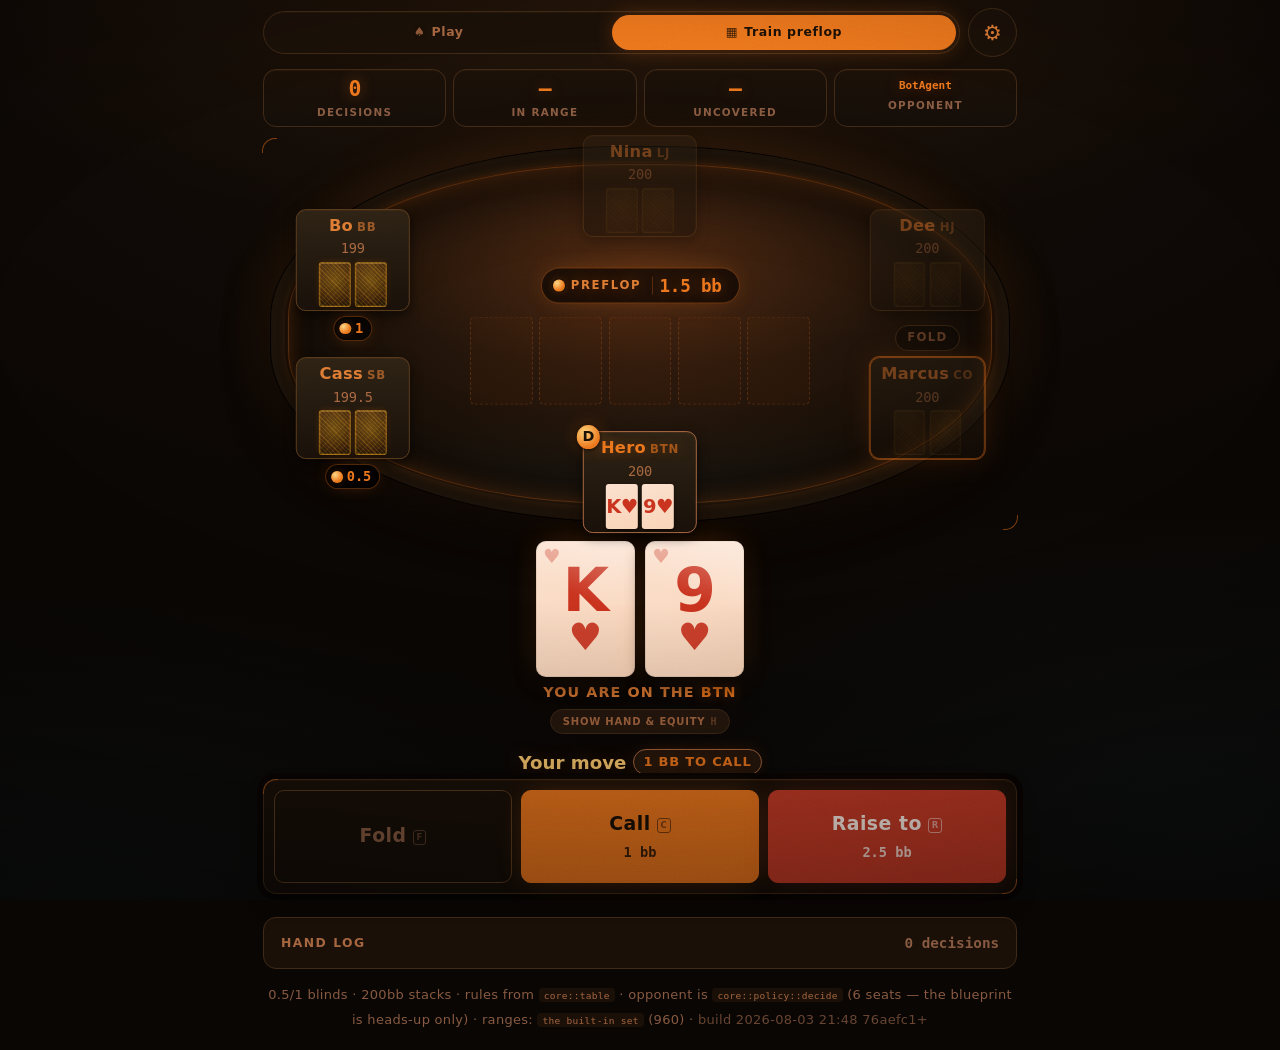
==== commit 19fc931e: "Rebuild: Range Lab (multiway equity & board-texture investigator), sw v23 Trainer gains the Range La" ====
--- a/play.html
+++ b/play.html
@@ -2689,7 +2689,7 @@
    "which ranges am I playing and being marked against" is a fact about the
    session, not a transient confirmation. */
 /* Injected by `build.py`. See there for why this is worth a line of screen. */
-const BUILD_ID = "2026-08-03 18:31 76aefc1";
+const BUILD_ID = "2026-08-03 21:48 76aefc1+";
 function footNote(){
   const src = chartEntries
     ? " · ranges: <code>"+esc(chartName)+"</code> ("+chartEntries+")"
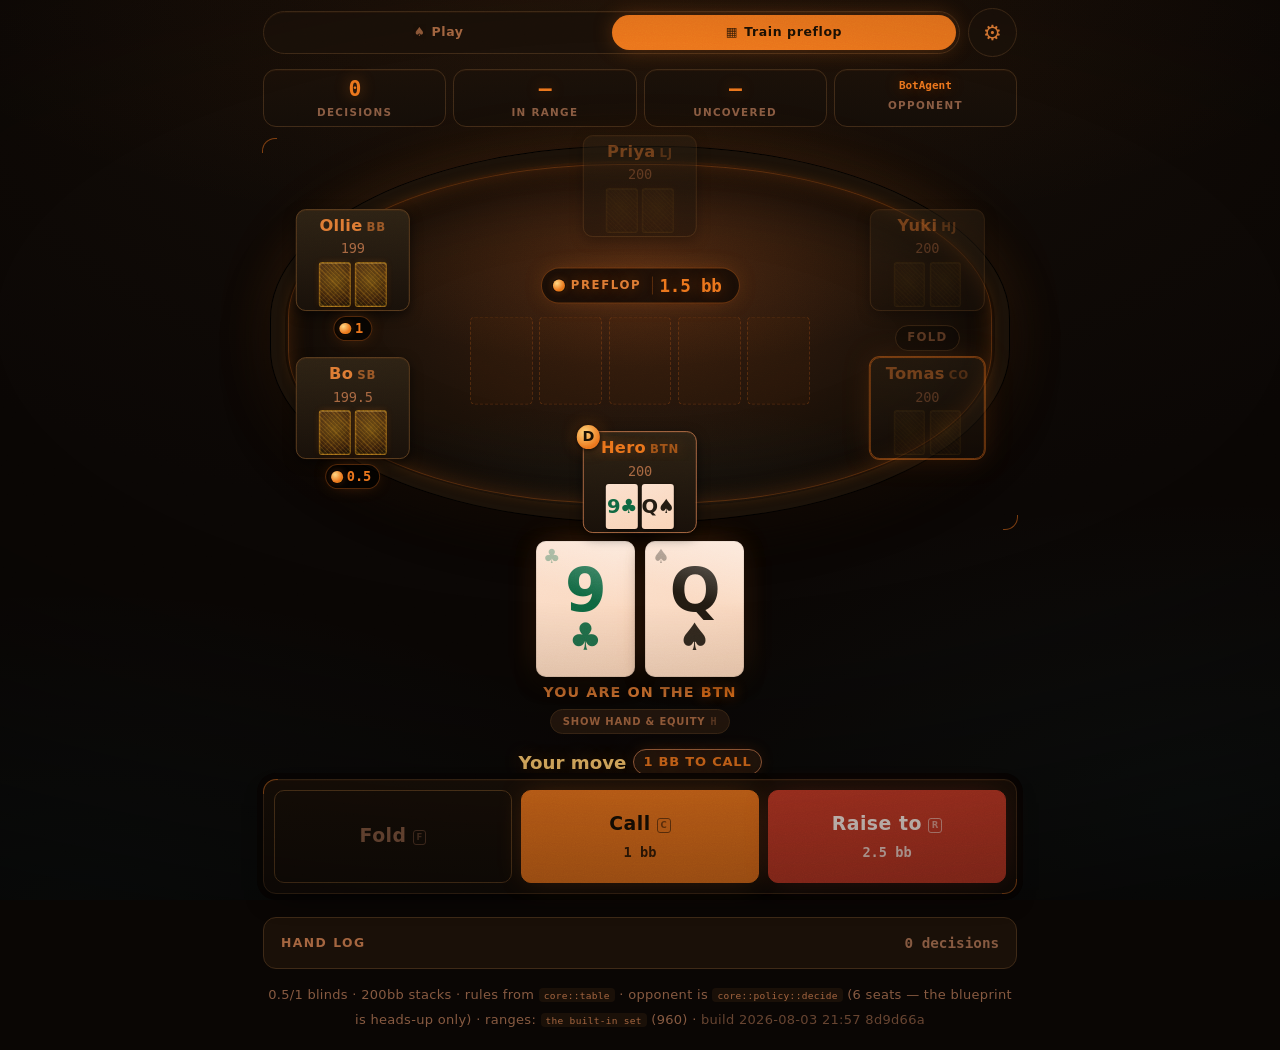
==== commit d162ef6b: "Rebuild from committed 8d9d66a: clean build stamp, sw v24 Co-Authored-By: Claude Opus 5 (1M context)" ====
--- a/play.html
+++ b/play.html
@@ -2689,7 +2689,7 @@
    "which ranges am I playing and being marked against" is a fact about the
    session, not a transient confirmation. */
 /* Injected by `build.py`. See there for why this is worth a line of screen. */
-const BUILD_ID = "2026-08-03 21:48 76aefc1+";
+const BUILD_ID = "2026-08-03 21:57 8d9d66a";
 function footNote(){
   const src = chartEntries
     ? " · ranges: <code>"+esc(chartName)+"</code> ("+chartEntries+")"
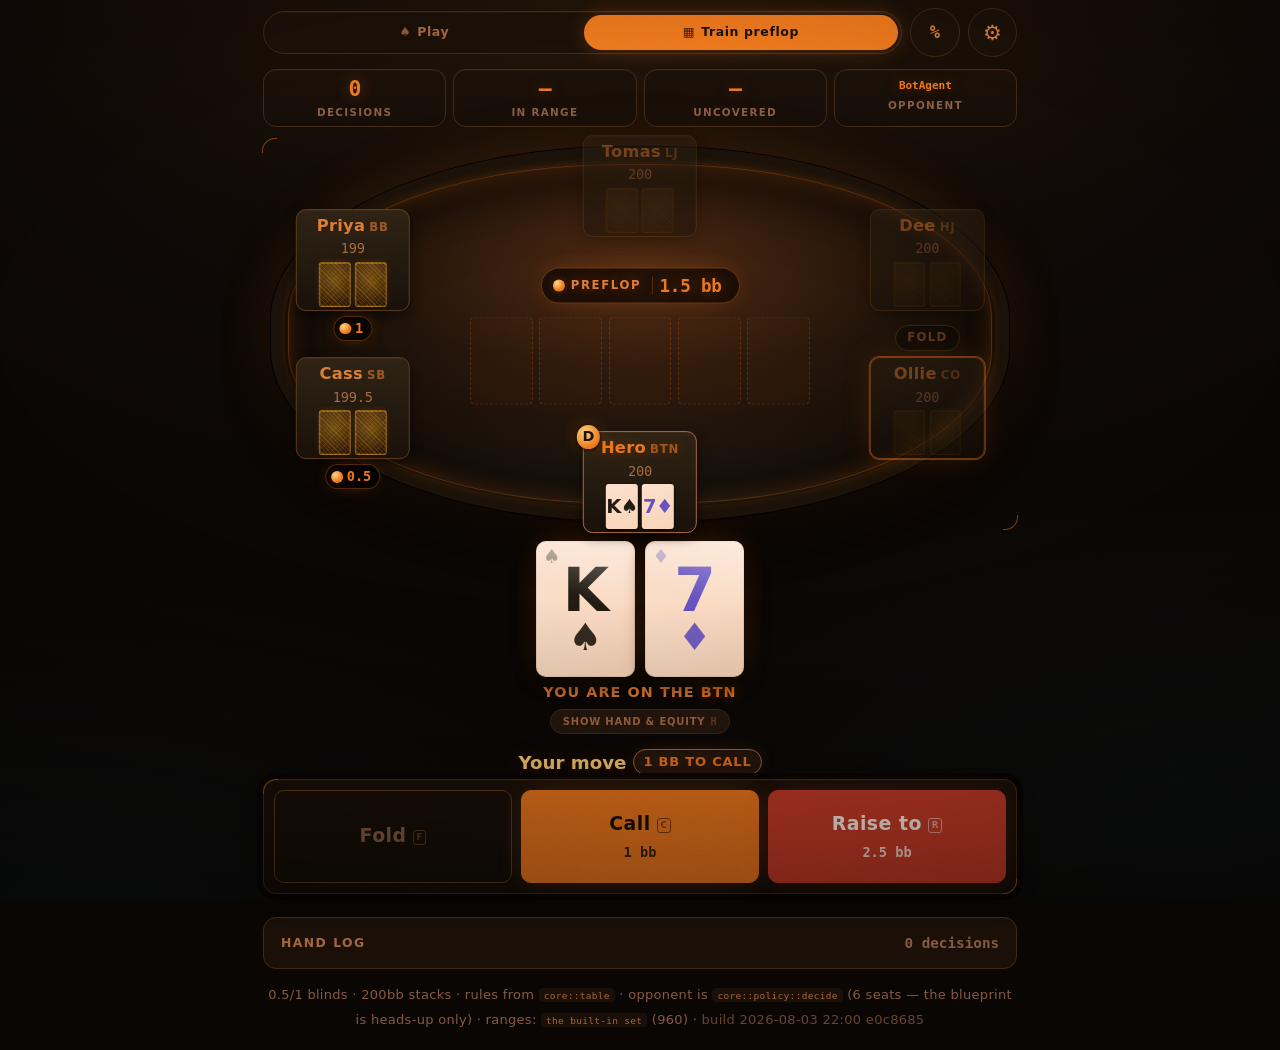
==== commit 18d4e4fb: "Rebuild from e0c8685: the play page's % link to the Range Lab, sw v25 Co-Authored-By: Claude Opus 5 " ====
--- a/play.html
+++ b/play.html
@@ -296,6 +296,7 @@
   border-radius:999px;width:38px;height:38px;font-size:16px;cursor:pointer;
   display:flex;align-items:center;justify-content:center;flex:0 0 auto;
   transition:color .15s,border-color .15s,box-shadow .15s}
+#labLink{text-decoration:none;font-family:var(--mono);font-weight:900;font-size:17px}
 .iconbtn:hover{color:var(--amber);border-color:var(--amber-dim);
   box-shadow:0 0 18px -4px var(--glow)}
 
@@ -1193,6 +1194,12 @@
       <button id="mPlay" aria-pressed="false"><span class="g">♠</span>Play</button>
       <button id="mTrain" class="on" aria-pressed="true"><span class="g">▦</span>Train preflop</button>
     </div>
+    <!-- An <a>, unlike the mode switch beside it: the Range Lab lives on the
+         trainer page, so this navigates. #lab opens the lab overlay on
+         arrival — without it the destination looks like a different app and
+         the thing you tapped for is a further, undiscoverable tap away. -->
+    <a class="iconbtn" id="labLink" href="./trainer.html#lab"
+       title="Range Lab — equity &amp; how ranges hit boards">%</a>
     <button class="iconbtn" id="setBtn" title="Settings" aria-label="Settings">⚙</button>
   </div>
 
@@ -2689,7 +2696,7 @@
    "which ranges am I playing and being marked against" is a fact about the
    session, not a transient confirmation. */
 /* Injected by `build.py`. See there for why this is worth a line of screen. */
-const BUILD_ID = "2026-08-03 21:57 8d9d66a";
+const BUILD_ID = "2026-08-03 22:00 e0c8685";
 function footNote(){
   const src = chartEntries
     ? " · ranges: <code>"+esc(chartName)+"</code> ("+chartEntries+")"
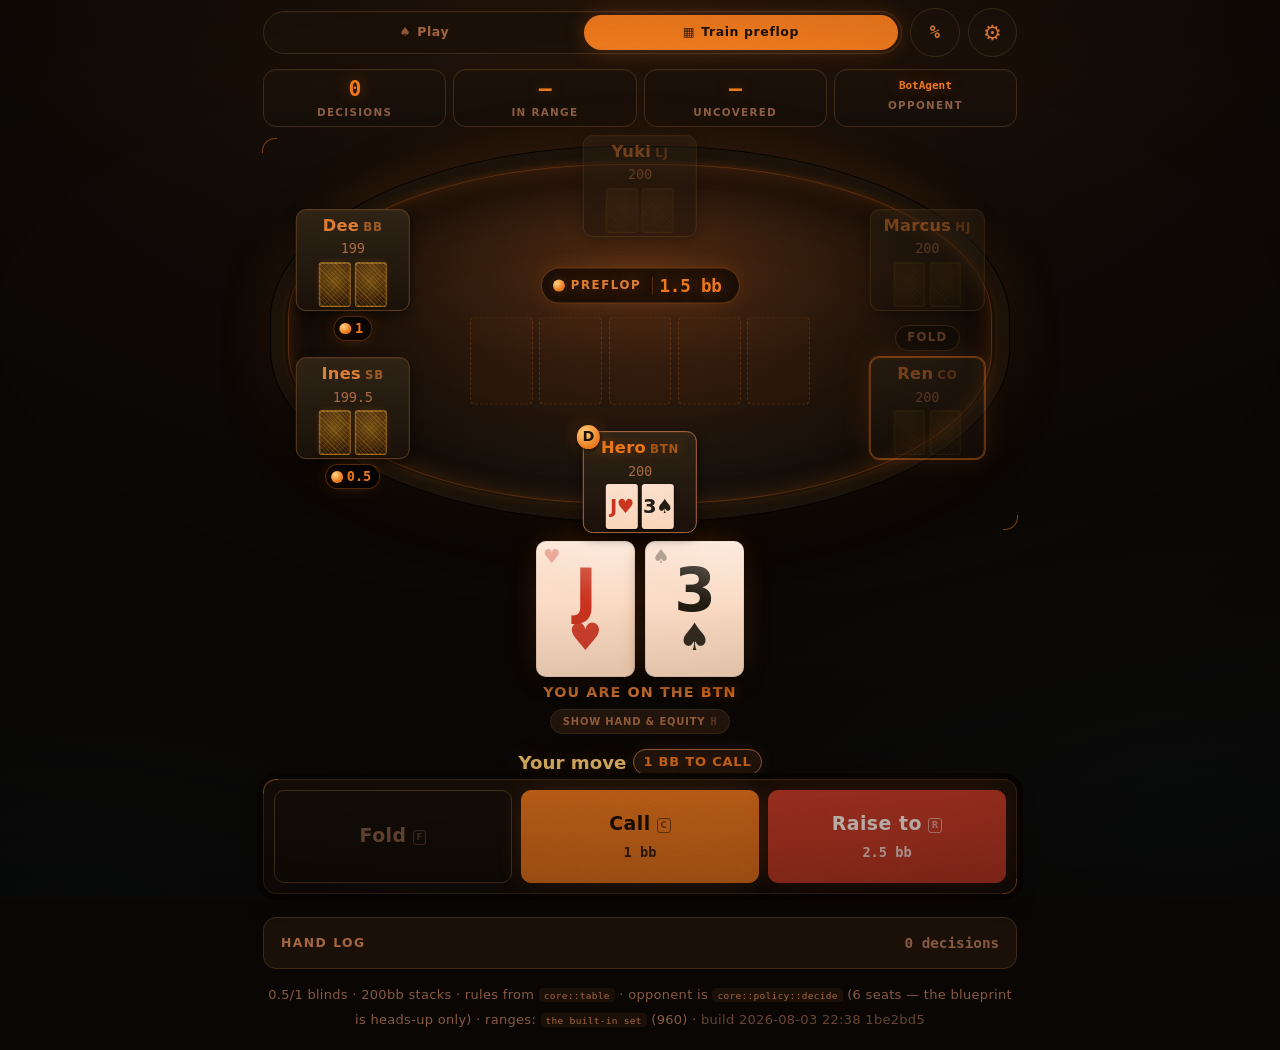
==== commit fa5c5194: "Rebuild from 1be2bd5: hero column fix + review cleanup pass, sw v26 Co-Authored-By: Claude Opus 5 (1" ====
--- a/play.html
+++ b/play.html
@@ -295,8 +295,8 @@
 .iconbtn{background:var(--panel);border:1px solid var(--line);color:var(--amber-mid);
   border-radius:999px;width:38px;height:38px;font-size:16px;cursor:pointer;
   display:flex;align-items:center;justify-content:center;flex:0 0 auto;
-  transition:color .15s,border-color .15s,box-shadow .15s}
-#labLink{text-decoration:none;font-family:var(--mono);font-weight:900;font-size:17px}
+  transition:color .15s,border-color .15s,box-shadow .15s;text-decoration:none}
+#labLink{font-family:var(--mono);font-weight:900;font-size:17px}
 .iconbtn:hover{color:var(--amber);border-color:var(--amber-dim);
   box-shadow:0 0 18px -4px var(--glow)}
 
@@ -406,10 +406,10 @@
    too — clubs sit well below hearts, spades below both — and the suit glyph
    carries the meaning regardless. Colour here is reinforcement, never the
    only cue. */
-.pc.s,.mini.s{color:var(--card-blk)}
-.pc.h,.mini.h{color:var(--card-red)}
-.pc.d,.mini.d{color:var(--card-blue)}
-.pc.c,.mini.c{color:var(--card-green)}
+.pc.s,.mini.s,.labpick button.s{color:var(--card-blk)}
+.pc.h,.mini.h,.labpick button.h{color:var(--card-red)}
+.pc.d,.mini.d,.labpick button.d{color:var(--card-blue)}
+.pc.c,.mini.c,.labpick button.c{color:var(--card-green)}
 
 /* ---- the back ----
    A face-down card is a *card*, and on this table it is a lit one: the back is
@@ -2696,7 +2696,7 @@
    "which ranges am I playing and being marked against" is a fact about the
    session, not a transient confirmation. */
 /* Injected by `build.py`. See there for why this is worth a line of screen. */
-const BUILD_ID = "2026-08-03 22:00 e0c8685";
+const BUILD_ID = "2026-08-03 22:38 1be2bd5";
 function footNote(){
   const src = chartEntries
     ? " · ranges: <code>"+esc(chartName)+"</code> ("+chartEntries+")"
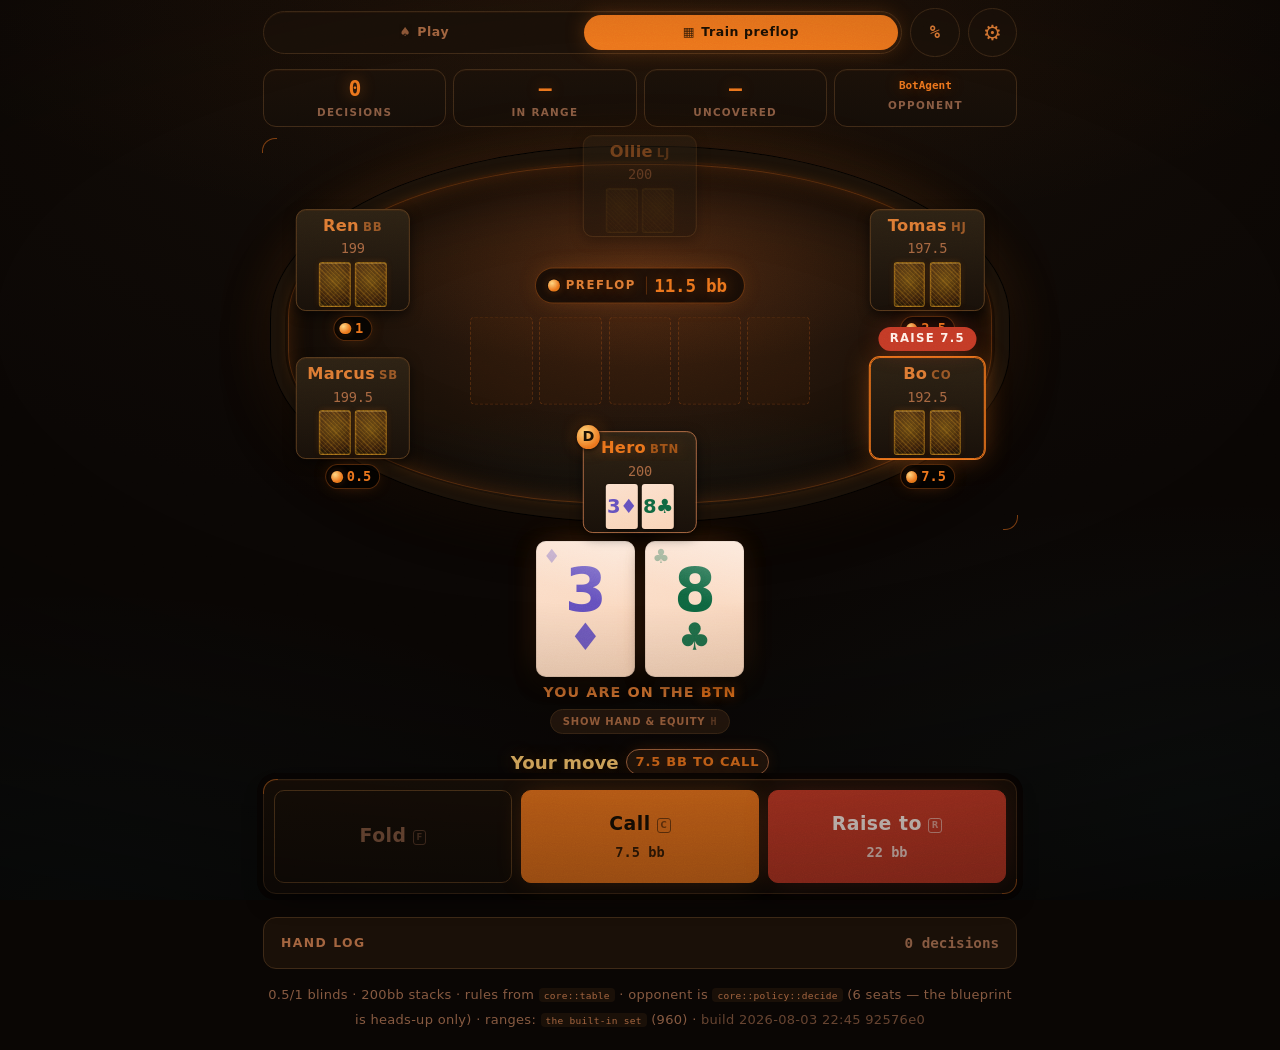
==== commit 1dbf9851: "Rebuild from efficiency pass, sw v27 Co-Authored-By: Claude Opus 5 (1M context) <noreply@anthropic.c" ====
--- a/play.html
+++ b/play.html
@@ -2696,7 +2696,7 @@
    "which ranges am I playing and being marked against" is a fact about the
    session, not a transient confirmation. */
 /* Injected by `build.py`. See there for why this is worth a line of screen. */
-const BUILD_ID = "2026-08-03 22:38 1be2bd5";
+const BUILD_ID = "2026-08-03 22:45 92576e0";
 function footNote(){
   const src = chartEntries
     ? " · ranges: <code>"+esc(chartName)+"</code> ("+chartEntries+")"
